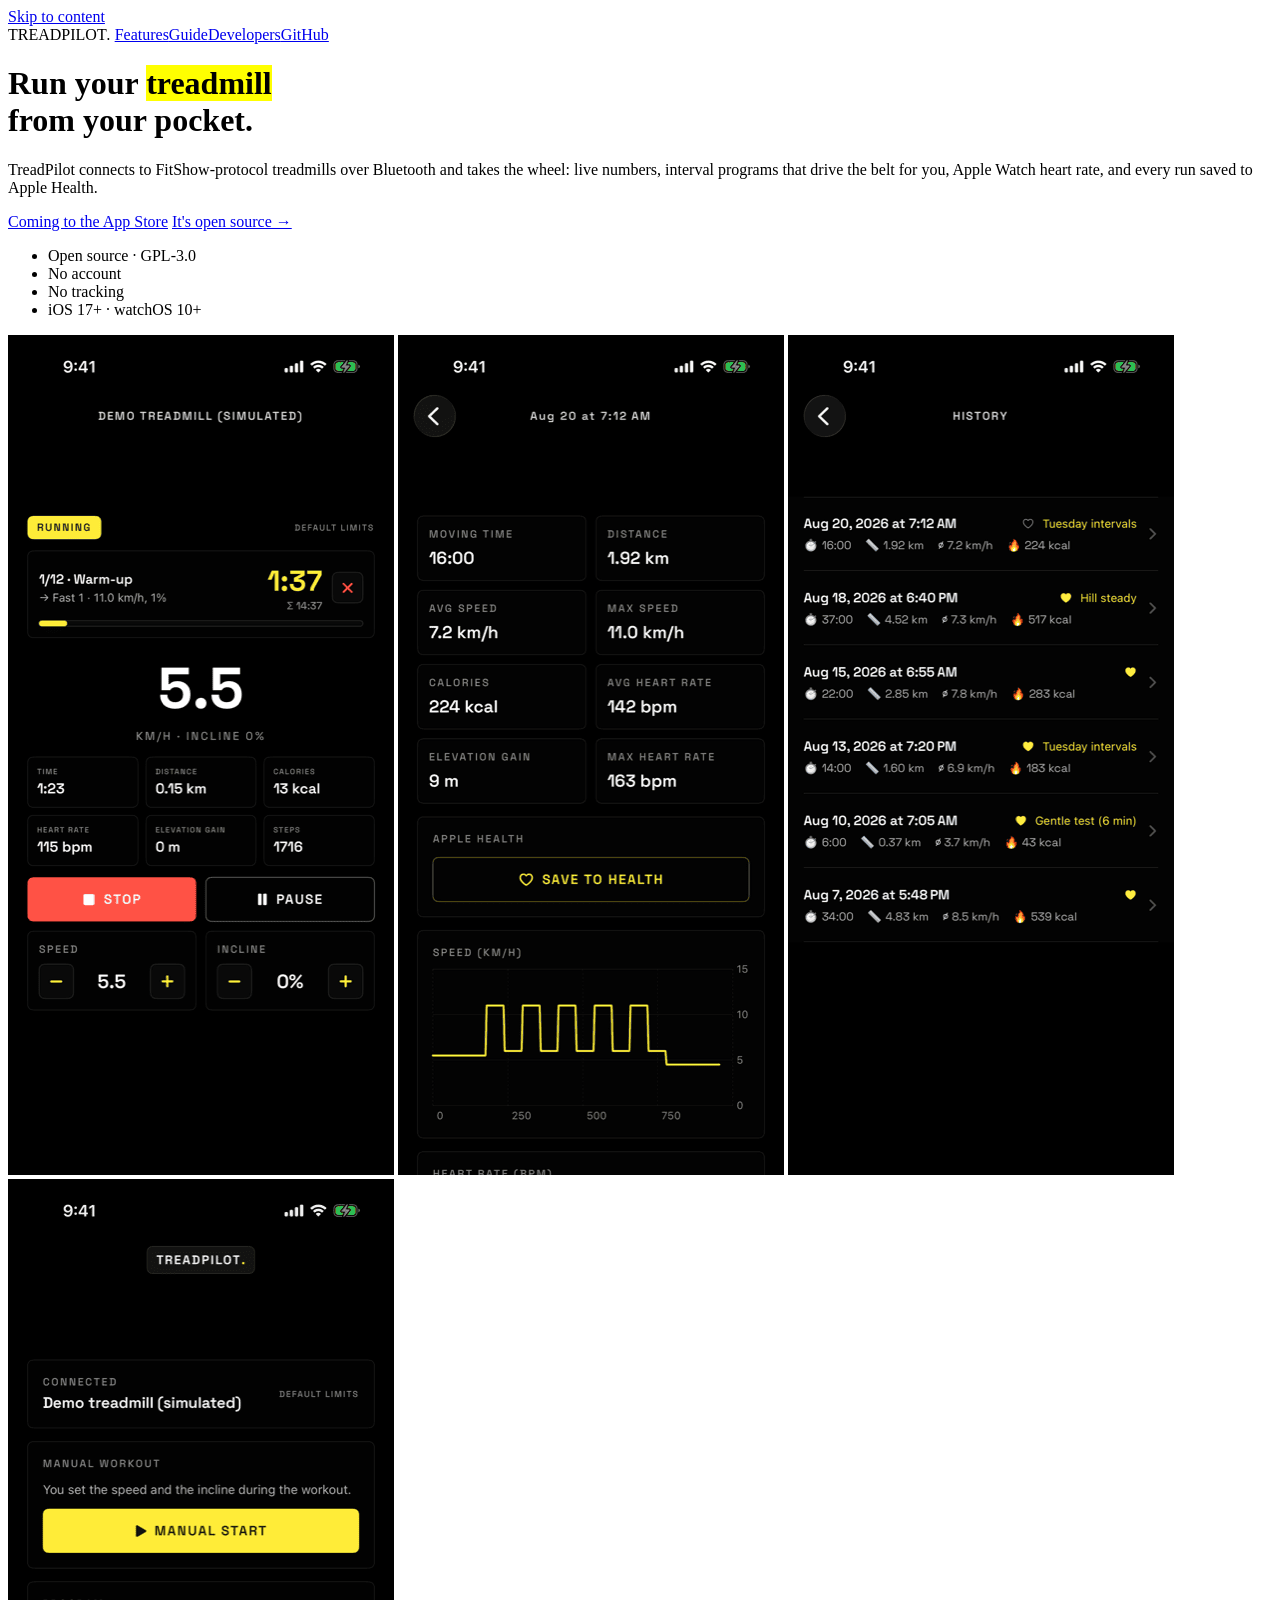
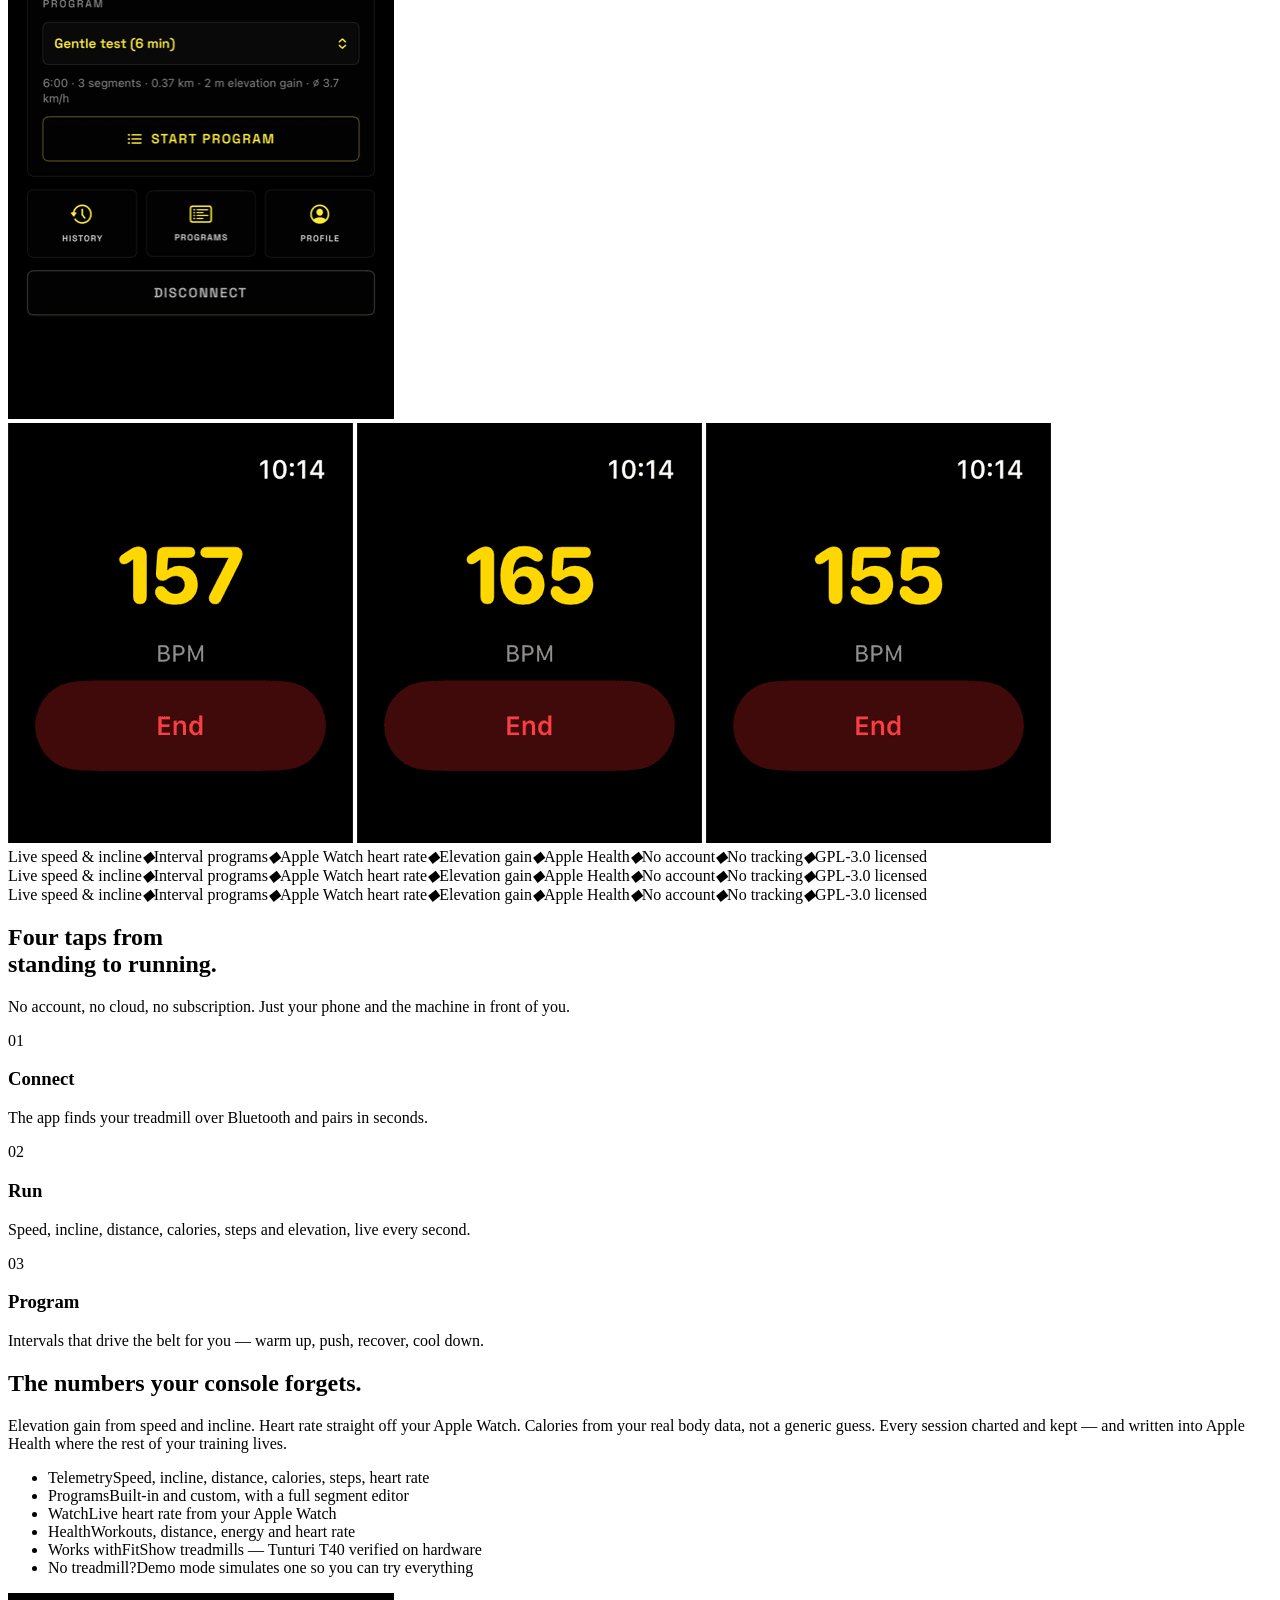
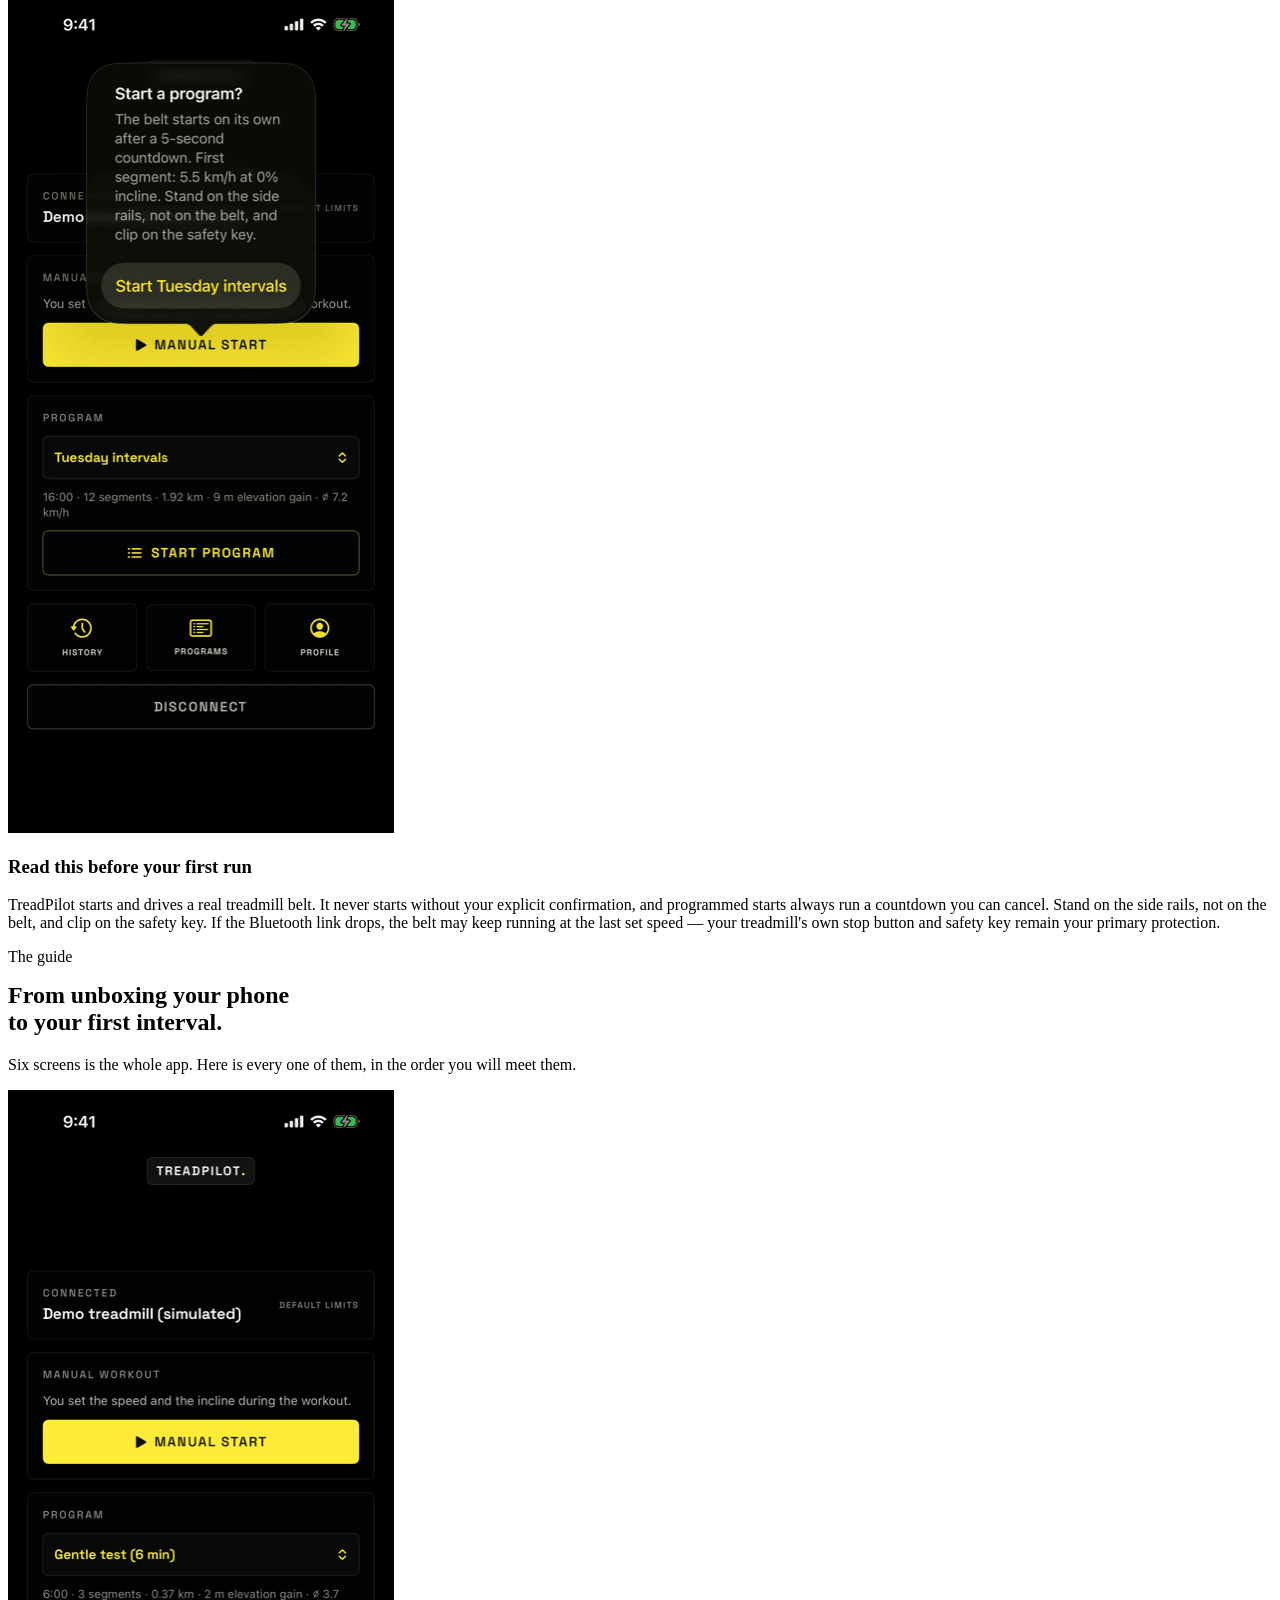
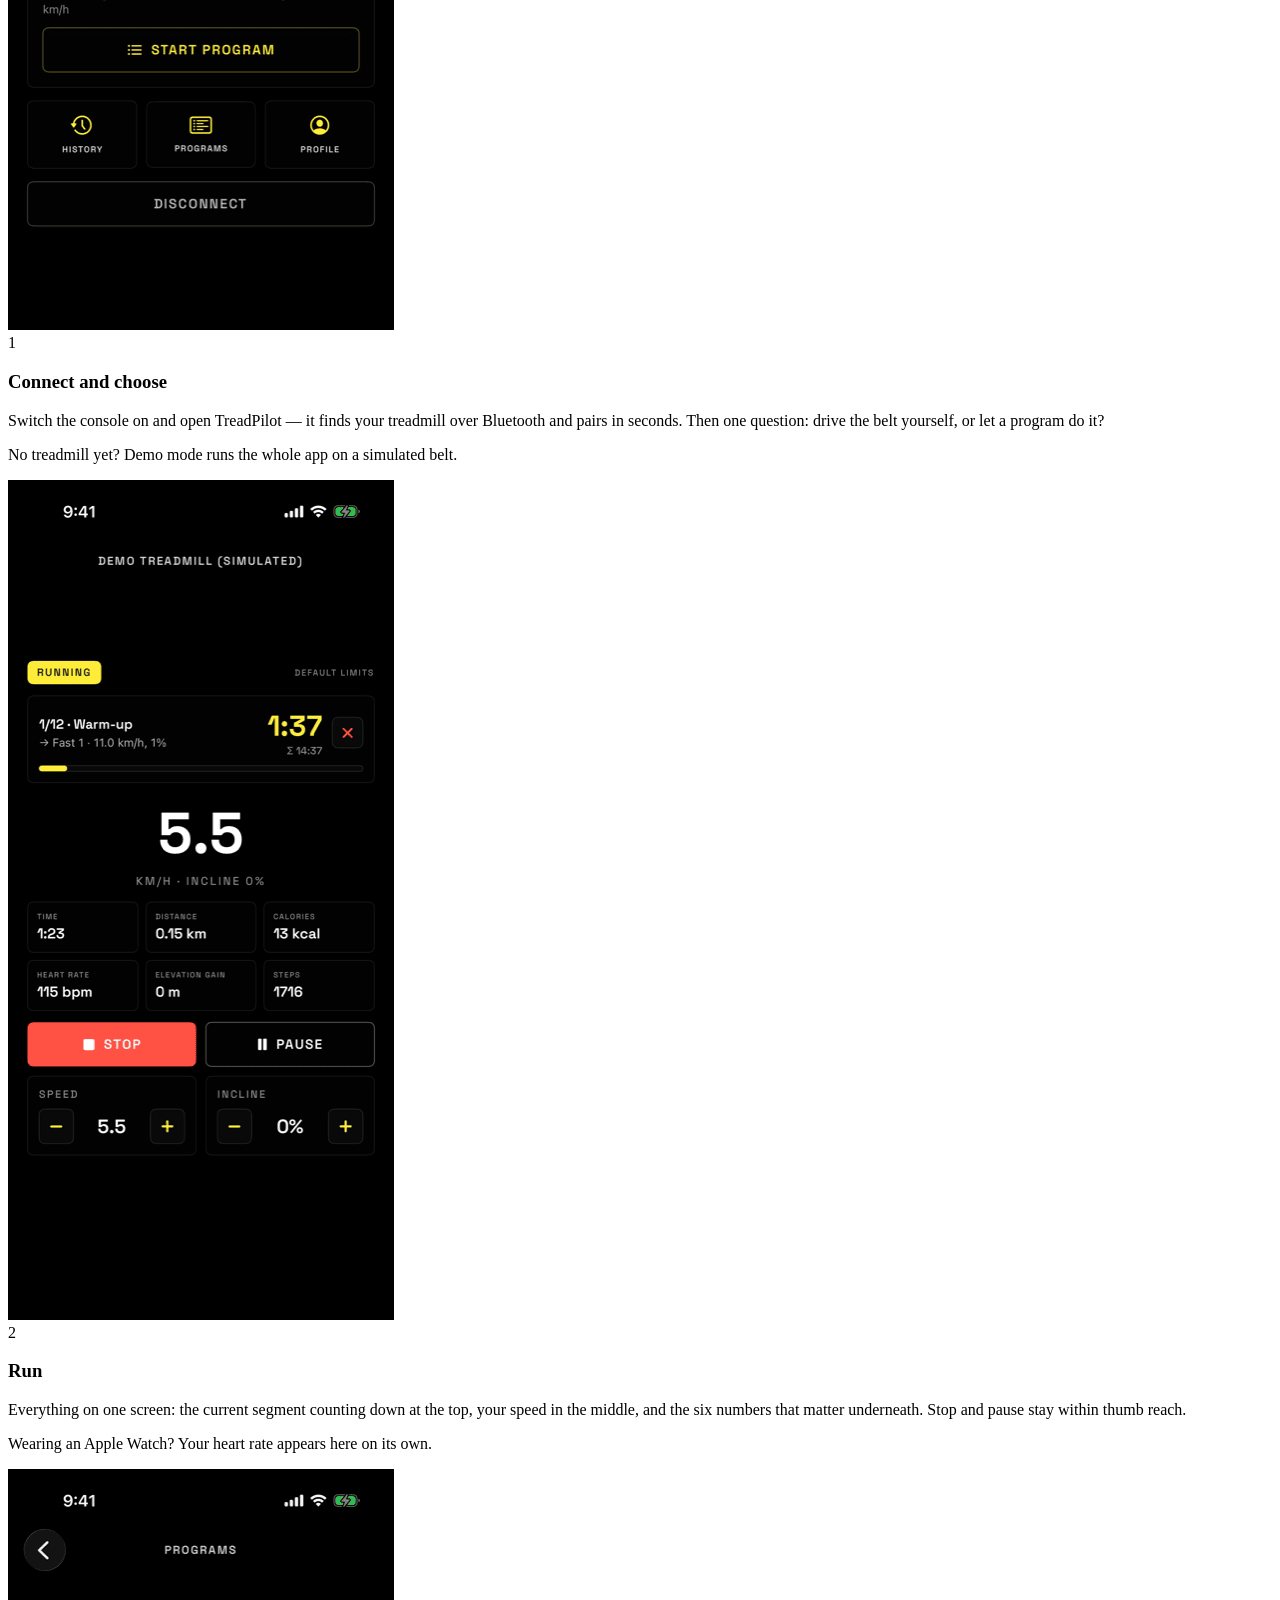
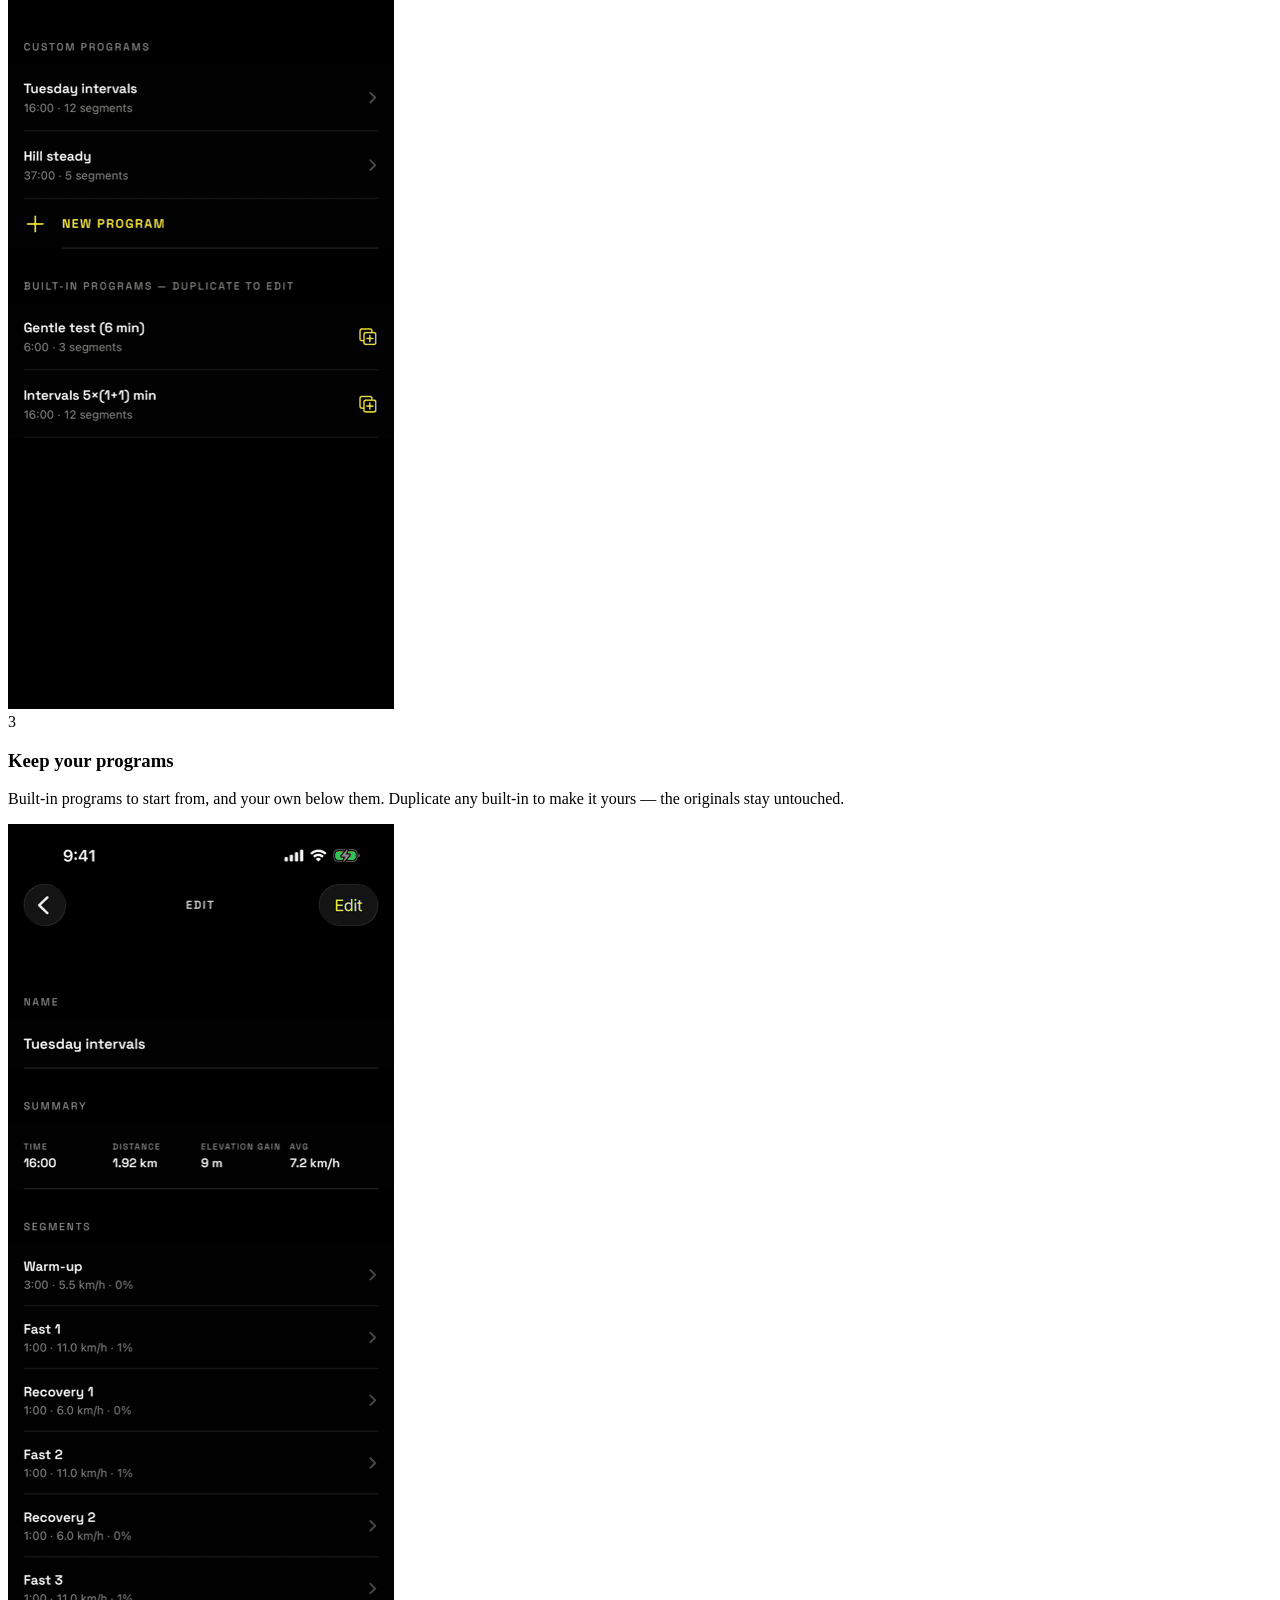
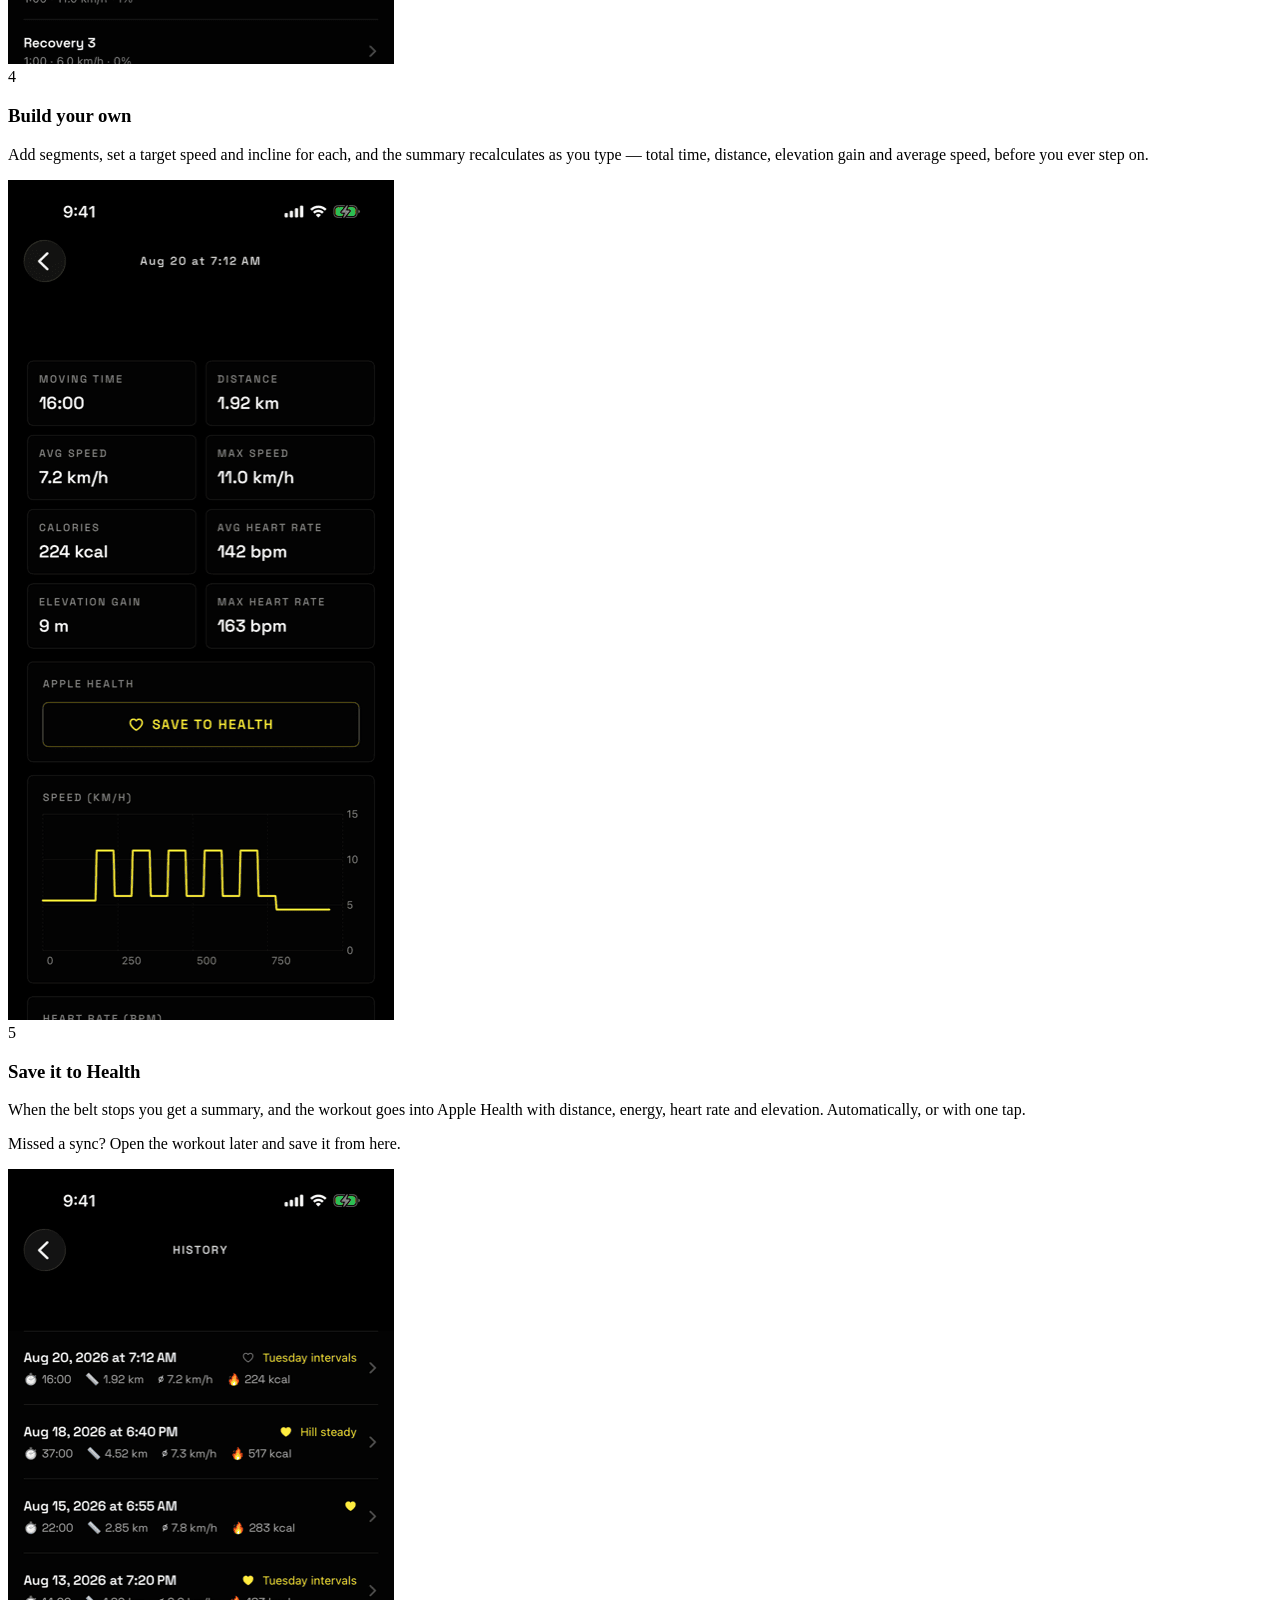
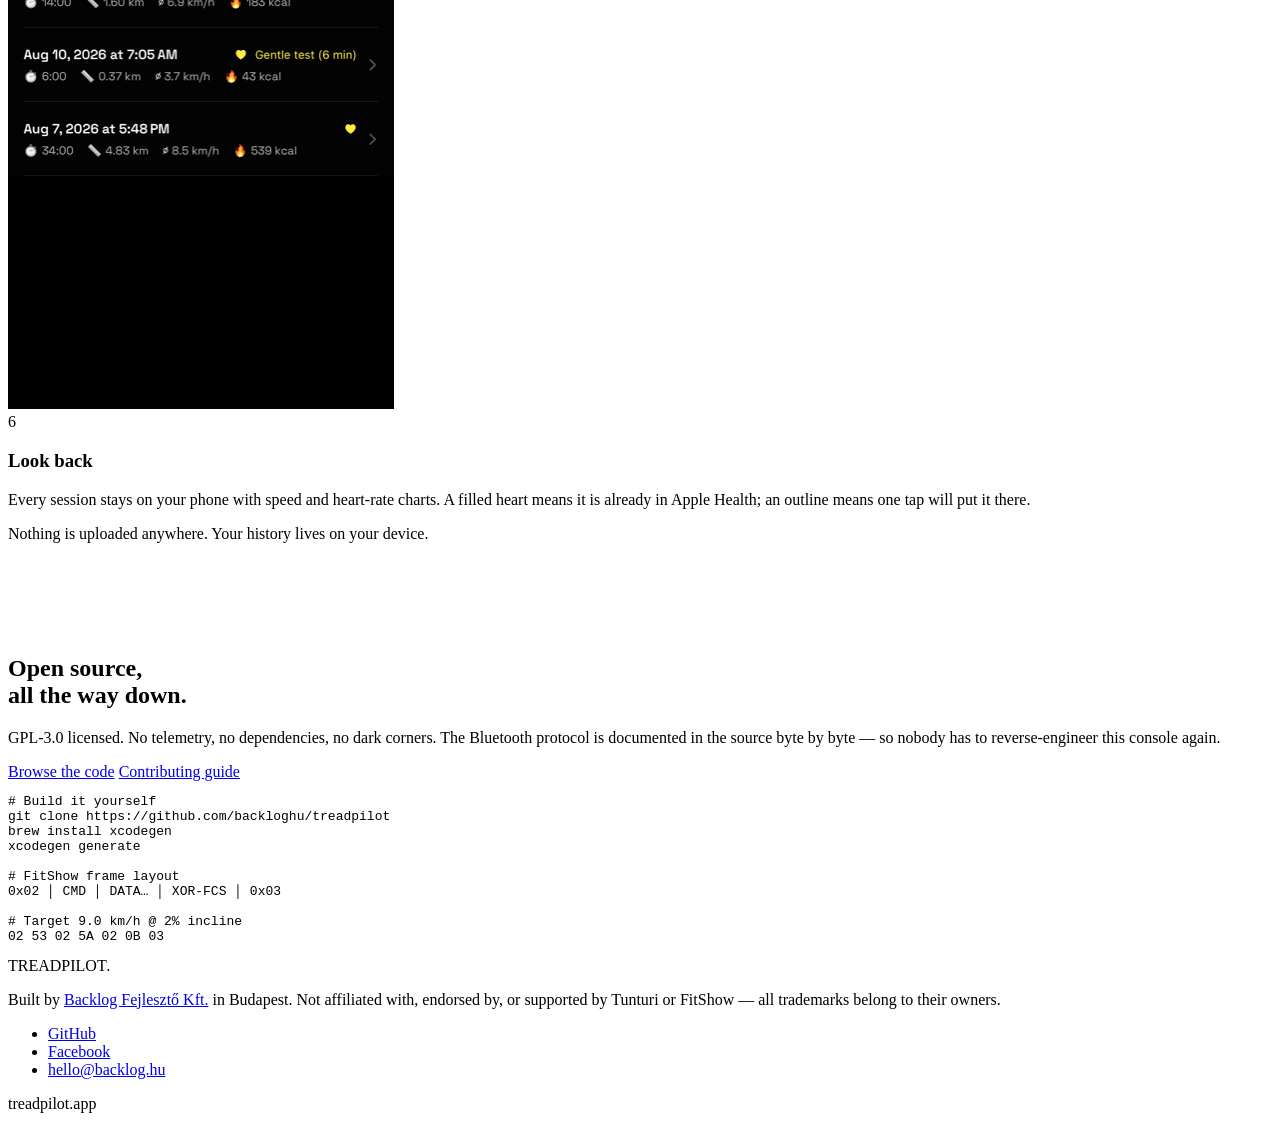
==== landing/index.html @ ee0679fd "Landing oldal, App Store publikálási kit, cégnév-javítás Landing (/landing, Vercel-re kész): - A vál" ====
<!doctype html>
<html lang="en">
<head>
<meta charset="utf-8">
<meta name="viewport" content="width=device-width, initial-scale=1">
<title>TreadPilot — Control your treadmill from your iPhone</title>
<meta name="description" content="Control your FitShow treadmill from your iPhone: live speed and incline, interval programs, Apple Watch heart rate and Apple Health sync. Free and open source.">
<link rel="canonical" href="https://treadpilot.app/">
<meta name="color-scheme" content="light">
<meta name="theme-color" content="#FAFAF7">
<meta name="author" content="Backlog Fejlesztő Kft.">

<!-- Open Graph -->
<meta property="og:type" content="website">
<meta property="og:site_name" content="TreadPilot">
<meta property="og:url" content="https://treadpilot.app/">
<meta property="og:title" content="TreadPilot — Control your treadmill from your iPhone">
<meta property="og:description" content="Control your FitShow treadmill from your iPhone: live speed and incline, interval programs, Apple Watch heart rate and Apple Health sync. Free and open source.">
<meta property="og:image" content="https://treadpilot.app/og.png">
<meta property="og:image:type" content="image/png">
<meta property="og:image:width" content="1200">
<meta property="og:image:height" content="630">
<meta property="og:image:alt" content="TreadPilot running an interval program on an iPhone, with live heart rate on an Apple Watch.">
<meta property="og:locale" content="en_GB">

<!-- Twitter / X -->
<meta name="twitter:card" content="summary_large_image">
<meta name="twitter:title" content="TreadPilot — Control your treadmill from your iPhone">
<meta name="twitter:description" content="Control your FitShow treadmill from your iPhone: live speed and incline, interval programs, Apple Watch heart rate and Apple Health sync. Free and open source.">
<meta name="twitter:image" content="https://treadpilot.app/og.png">
<meta name="twitter:image:alt" content="TreadPilot running an interval program on an iPhone, with live heart rate on an Apple Watch.">

<link rel="icon" href="/favicon.svg" type="image/svg+xml">
<link rel="apple-touch-icon" href="/apple-touch-icon.png">

<link rel="preconnect" href="https://fonts.googleapis.com">
<link rel="preconnect" href="https://fonts.gstatic.com" crossorigin>
<link rel="stylesheet" href="https://fonts.googleapis.com/css2?family=Bricolage+Grotesque:opsz,wght@12..96,400;12..96,600;12..96,800&family=Public+Sans:wght@400;500;600&family=Space+Grotesk:wght@700&family=IBM+Plex+Mono:wght@400;500&display=swap">
<link rel="stylesheet" href="/styles.css">

<script type="application/ld+json">
{
  "@context": "https://schema.org",
  "@graph": [
    {
      "@type": "SoftwareApplication",
      "name": "TreadPilot",
      "url": "https://treadpilot.app/",
      "applicationCategory": "HealthApplication",
      "operatingSystem": "iOS 17, watchOS 10",
      "description": "Control your FitShow treadmill from your iPhone: live speed and incline, interval programs, Apple Watch heart rate and Apple Health sync. Free and open source.",
      "license": "https://www.gnu.org/licenses/gpl-3.0.html",
      "isAccessibleForFree": true,
      "offers": { "@type": "Offer", "price": "0", "priceCurrency": "EUR" },
      "author": { "@type": "Organization", "name": "Backlog Fejlesztő Kft.", "url": "https://backlog.hu" },
      "codeRepository": "https://github.com/backloghu/treadpilot",
      "sameAs": [
        "https://github.com/backloghu/treadpilot",
        "https://www.facebook.com/treadpilot"
      ],
      "featureList": [
        "Live speed, incline, distance, calories, steps and elevation gain over Bluetooth",
        "Interval workout programs that drive the treadmill belt",
        "Live heart rate from Apple Watch",
        "Workouts saved to Apple Health",
        "On-device workout history with charts",
        "Demo mode without a treadmill"
      ]
    },
    {
      "@type": "Organization",
      "name": "Backlog Fejlesztő Kft.",
      "url": "https://backlog.hu",
      "sameAs": ["https://www.facebook.com/treadpilot"],
      "location": { "@type": "Place", "address": { "@type": "PostalAddress", "addressLocality": "Budapest", "addressCountry": "HU" } }
    }
  ]
}
</script>
</head>
<body>
<a class="visually-hidden" href="#features">Skip to content</a>
<div class="wrap">
  <nav class="nav">
    <span class="mark">TREADPILOT<i>.</i></span>
    <a href="#features">Features</a><a href="#guide">Guide</a><a href="#developers">Developers</a><a class="pill" href="https://github.com/backloghu/treadpilot">GitHub</a>
  </nav>

  <header class="hero">
    <h1>Run your <mark>treadmill</mark><br>from your pocket.</h1>
    <div class="herotext">
        <p class="lede">
          TreadPilot connects to FitShow-protocol treadmills over Bluetooth and takes the wheel:
          live numbers, interval programs that drive the belt for you, Apple Watch heart rate,
          and every run saved to Apple Health.
        </p>
        <div class="cta">
          <a class="btn solid" href="#developers">Coming to the App&nbsp;Store</a>
          <a class="btn ghost" href="https://github.com/backloghu/treadpilot">It&#39;s open source →</a>
        </div>
        <ul class="trust">
          <li>Open source · GPL-3.0</li>
          <li>No account</li>
          <li>No tracking</li>
          <li>iOS 17+ · watchOS 10+</li>
        </ul>
    </div>
      <div class="stage">
        <div class="dev dev-phone">
          <div class="screen seq-4">
            <img src="img/03-workout.png" alt="TreadPilot running an interval program">
            <img src="img/07-detail.png" alt="Workout detail with speed and heart-rate charts">
            <img src="img/06-history.png" alt="Workout history">
            <img src="img/02-home.png" alt="Home screen with manual and program start">
          </div>
        </div>
        <div class="dev dev-watch">
          <div class="screen seq-3">
            <img src="img/watch-1.png" alt="Apple Watch showing live heart rate">
            <img src="img/watch-2.png" alt="Apple Watch showing live heart rate">
            <img src="img/watch-3.png" alt="Apple Watch showing live heart rate">
          </div>
        </div>
      </div>
  </header>
 </div>

 <div class="marquee" aria-hidden="true">
   <div class="marquee-track">
     <div class="marquee-set"><span>Live speed &amp; incline</span><i>◆</i><span>Interval programs</span><i>◆</i><span>Apple Watch heart rate</span><i>◆</i><span>Elevation gain</span><i>◆</i><span>Apple Health</span><i>◆</i><span>No account</span><i>◆</i><span>No tracking</span><i>◆</i><span>GPL-3.0 licensed</span></div>
     <div class="marquee-set"><span>Live speed &amp; incline</span><i>◆</i><span>Interval programs</span><i>◆</i><span>Apple Watch heart rate</span><i>◆</i><span>Elevation gain</span><i>◆</i><span>Apple Health</span><i>◆</i><span>No account</span><i>◆</i><span>No tracking</span><i>◆</i><span>GPL-3.0 licensed</span></div>
     <div class="marquee-set"><span>Live speed &amp; incline</span><i>◆</i><span>Interval programs</span><i>◆</i><span>Apple Watch heart rate</span><i>◆</i><span>Elevation gain</span><i>◆</i><span>Apple Health</span><i>◆</i><span>No account</span><i>◆</i><span>No tracking</span><i>◆</i><span>GPL-3.0 licensed</span></div>
   </div>
 </div>

 <div class="wrap">
  <section class="sec" id="features">
    <h2>Four taps from<br>standing to running.</h2>
    <p class="sub">No account, no cloud, no subscription. Just your phone and the machine in front of you.</p>
    <div class="cards">
      <div class="card"><div class="n">01</div><h3>Connect</h3><p>The app finds your treadmill over Bluetooth and pairs in seconds.</p></div>
      <div class="card fill"><div class="n">02</div><h3>Run</h3><p>Speed, incline, distance, calories, steps and elevation, live every second.</p></div>
      <div class="card"><div class="n">03</div><h3>Program</h3><p>Intervals that drive the belt for you — warm up, push, recover, cool down.</p></div>
    </div>
  </section>

  <section class="sec" style="padding-top:0">
    <div class="split">
      <div>
        <h2>The numbers your console forgets.</h2>
        <p class="sub">
          Elevation gain from speed and incline. Heart rate straight off your Apple Watch.
          Calories from your real body data, not a generic guess. Every session charted and
          kept — and written into Apple Health where the rest of your training lives.
        </p>
      </div>
      <ul class="kv">
        <li><span class="k">Telemetry</span><span class="v">Speed, incline, distance, calories, steps, heart rate</span></li>
        <li><span class="k">Programs</span><span class="v">Built-in and custom, with a full segment editor</span></li>
        <li><span class="k">Watch</span><span class="v">Live heart rate from your Apple Watch</span></li>
        <li><span class="k">Health</span><span class="v">Workouts, distance, energy and heart rate</span></li>
        <li><span class="k">Works with</span><span class="v">FitShow treadmills — Tunturi T40 verified on hardware</span></li>
        <li><span class="k">No treadmill?</span><span class="v">Demo mode simulates one so you can try everything</span></li>
      </ul>
    </div>

    <div class="safetyrow">
      <div class="dev dev-phone still"><div class="screen"><img loading="lazy" decoding="async" src="img/10-safety-confirm.png" alt="Start confirmation showing the safety instruction"></div></div>
      <div class="warn">
      <h3>Read this before your first run</h3>
      <p>
        TreadPilot starts and drives a real treadmill belt. It never starts without your explicit
        confirmation, and programmed starts always run a countdown you can cancel. Stand on the side
        rails, not on the belt, and clip on the safety key. If the Bluetooth link drops, the belt may
        keep running at the last set speed — your treadmill's own stop button and safety key remain
        your primary protection.
      </p>
      </div>
    </div>
  </section>

 </div>

 <!-- KÉZIKÖNYV — valódi képernyőképek az appból -->
 <section class="guide" id="guide">
  <div class="wrap">
    <span class="eyebrow">The guide</span>
    <h2 style="margin-top:16px">From unboxing your phone<br>to your first interval.</h2>
    <p class="sub">Six screens is the whole app. Here is every one of them, in the order you will meet them.</p>
    <div class="steps6">
      <div class="gstep">
        <div class="gshot">
          <div class="dev dev-phone still"><div class="screen"><img loading="lazy" decoding="async" src="img/02-home.png" alt="Connect and choose"></div></div>
        </div>
        <div class="gnum">1</div>
        <h3>Connect and choose</h3>
        <p>Switch the console on and open TreadPilot — it finds your treadmill over Bluetooth and pairs in seconds. Then one question: drive the belt yourself, or let a program do it?</p>
        <p class="tip">No treadmill yet? Demo mode runs the whole app on a simulated belt.</p>
      </div>
      <div class="gstep">
        <div class="gshot">
          <div class="dev dev-phone still"><div class="screen"><img loading="lazy" decoding="async" src="img/03-workout.png" alt="Run"></div></div>
        </div>
        <div class="gnum">2</div>
        <h3>Run</h3>
        <p>Everything on one screen: the current segment counting down at the top, your speed in the middle, and the six numbers that matter underneath. Stop and pause stay within thumb reach.</p>
        <p class="tip">Wearing an Apple Watch? Your heart rate appears here on its own.</p>
      </div>
      <div class="gstep">
        <div class="gshot">
          <div class="dev dev-phone still"><div class="screen"><img loading="lazy" decoding="async" src="img/04-programs.png" alt="Keep your programs"></div></div>
        </div>
        <div class="gnum">3</div>
        <h3>Keep your programs</h3>
        <p>Built-in programs to start from, and your own below them. Duplicate any built-in to make it yours — the originals stay untouched.</p>
      </div>
      <div class="gstep">
        <div class="gshot">
          <div class="dev dev-phone still"><div class="screen"><img loading="lazy" decoding="async" src="img/05-editor.png" alt="Build your own"></div></div>
        </div>
        <div class="gnum">4</div>
        <h3>Build your own</h3>
        <p>Add segments, set a target speed and incline for each, and the summary recalculates as you type — total time, distance, elevation gain and average speed, before you ever step on.</p>
      </div>
      <div class="gstep">
        <div class="gshot">
          <div class="dev dev-phone still"><div class="screen"><img loading="lazy" decoding="async" src="img/07-detail.png" alt="Save it to Health"></div></div>
        </div>
        <div class="gnum">5</div>
        <h3>Save it to Health</h3>
        <p>When the belt stops you get a summary, and the workout goes into Apple Health with distance, energy, heart rate and elevation. Automatically, or with one tap.</p>
        <p class="tip">Missed a sync? Open the workout later and save it from here.</p>
      </div>
      <div class="gstep">
        <div class="gshot">
          <div class="dev dev-phone still"><div class="screen"><img loading="lazy" decoding="async" src="img/06-history.png" alt="Look back"></div></div>
        </div>
        <div class="gnum">6</div>
        <h3>Look back</h3>
        <p>Every session stays on your phone with speed and heart-rate charts. A filled heart means it is already in Apple Health; an outline means one tap will put it there.</p>
        <p class="tip">Nothing is uploaded anywhere. Your history lives on your device.</p>
      </div>
    </div>
  </div>
 </section>

 <div class="wrap">
  <section class="sec" id="developers" style="padding-top:76px">
    <div class="split">
      <div>
        <h2>Open source,<br>all the way down.</h2>
        <p class="sub">
          GPL-3.0 licensed. No telemetry, no dependencies, no dark corners. The Bluetooth protocol is
          documented in the source byte by byte — so nobody has to reverse-engineer this console again.
        </p>
        <div class="cta">
          <a class="btn solid" href="https://github.com/backloghu/treadpilot">Browse the code</a>
          <a class="btn ghost" href="https://github.com/backloghu/treadpilot/blob/main/CONTRIBUTING.md">Contributing guide</a>
        </div>
      </div>
      <div>
        <pre><span class="c"># Build it yourself</span>
git clone https://github.com/backloghu/treadpilot
brew install xcodegen
xcodegen generate

<span class="c"># FitShow frame layout</span>
0x02 │ CMD │ DATA… │ XOR-FCS │ 0x03

<span class="c"># Target 9.0 km/h @ 2% incline</span>
<span class="y">02 53 02 5A 02</span> 0B <span class="y">03</span></pre>
      </div>
    </div>
  </section>
 </div>

 <footer>
  <div class="wrap in">
    <div>
      <span class="mark">TREADPILOT<i>.</i></span>
      <p>
        Built by <a href="https://backlog.hu">Backlog Fejlesztő Kft.</a> in Budapest.
        Not affiliated with, endorsed by, or supported by Tunturi or FitShow — all trademarks belong to their owners.
      </p>
      <ul class="social">
        <li><a href="https://github.com/backloghu/treadpilot">GitHub</a></li>
        <li><a href="https://www.facebook.com/treadpilot" rel="me">Facebook</a></li>
        <li><a href="mailto:hello@backlog.hu">hello@backlog.hu</a></li>
      </ul>
    </div>
    <span class="right">treadpilot.app</span>
  </div>
 </footer>
</body>
</html>
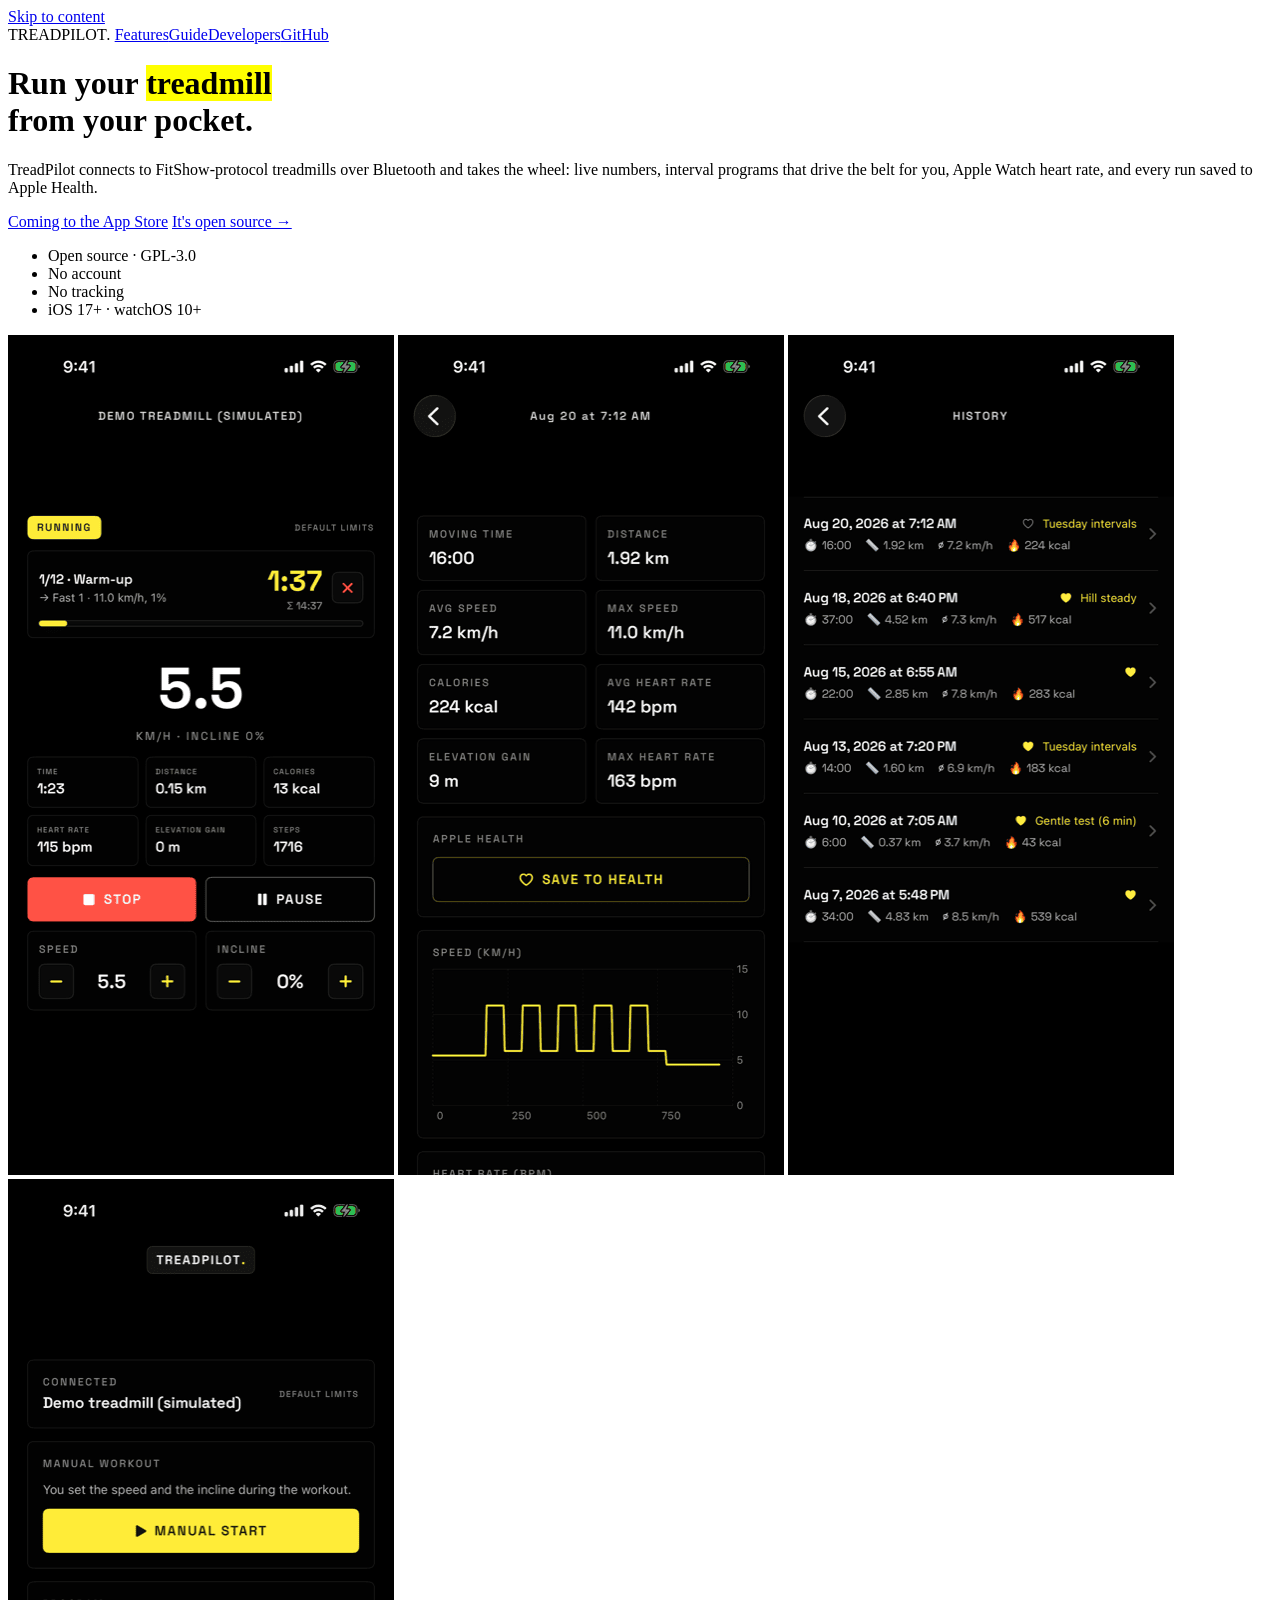
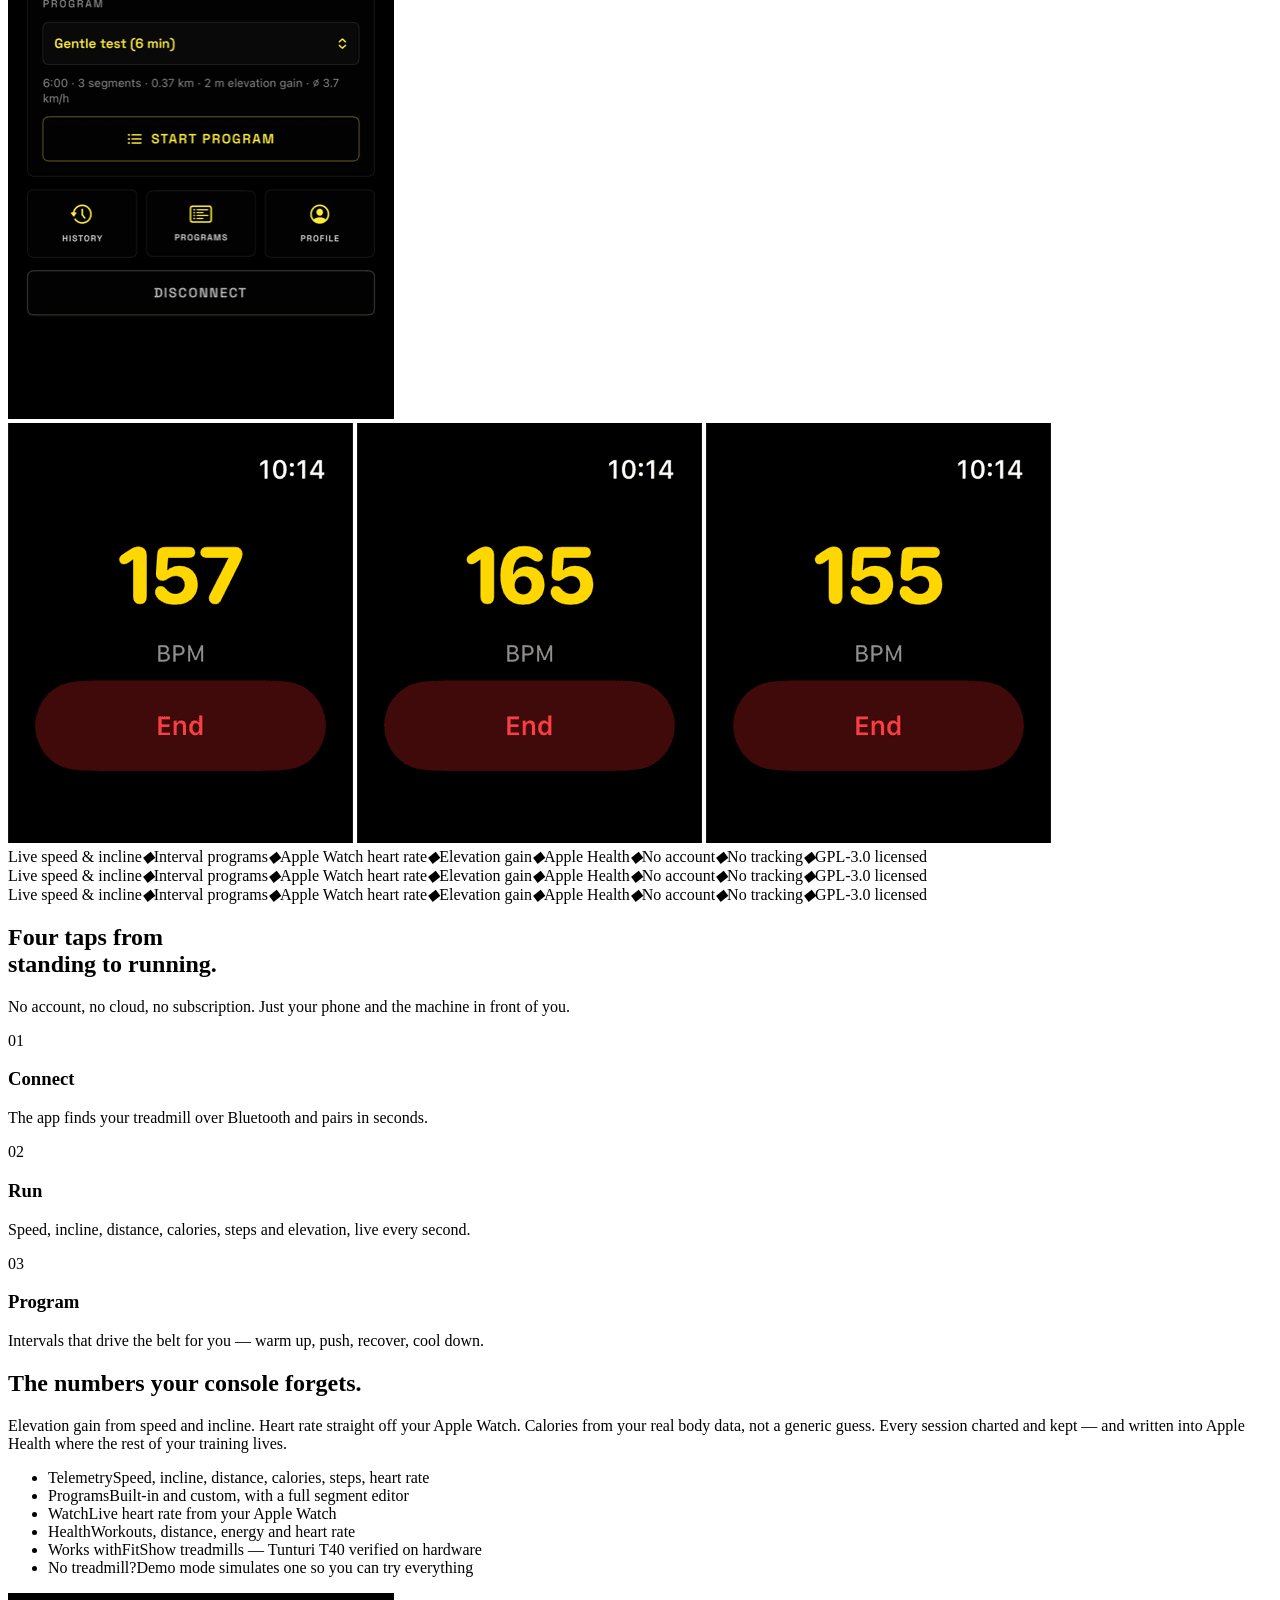
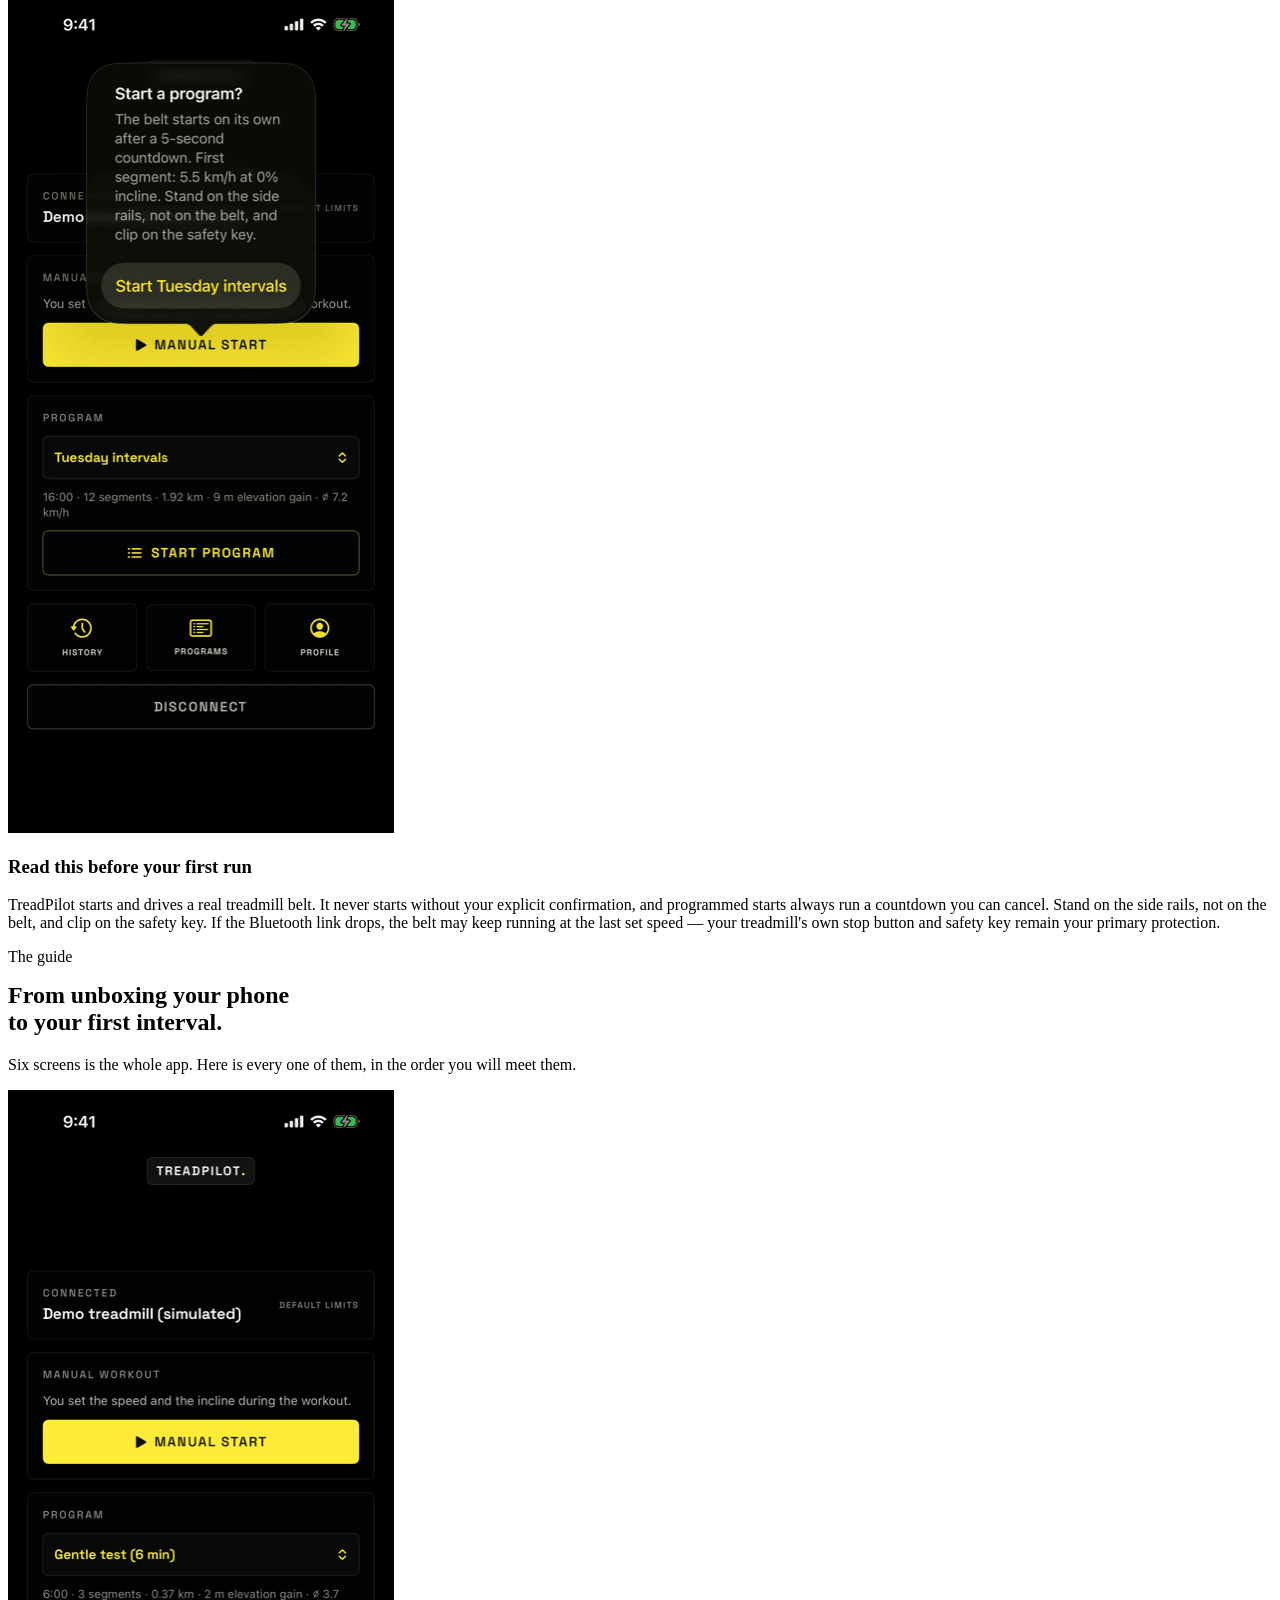
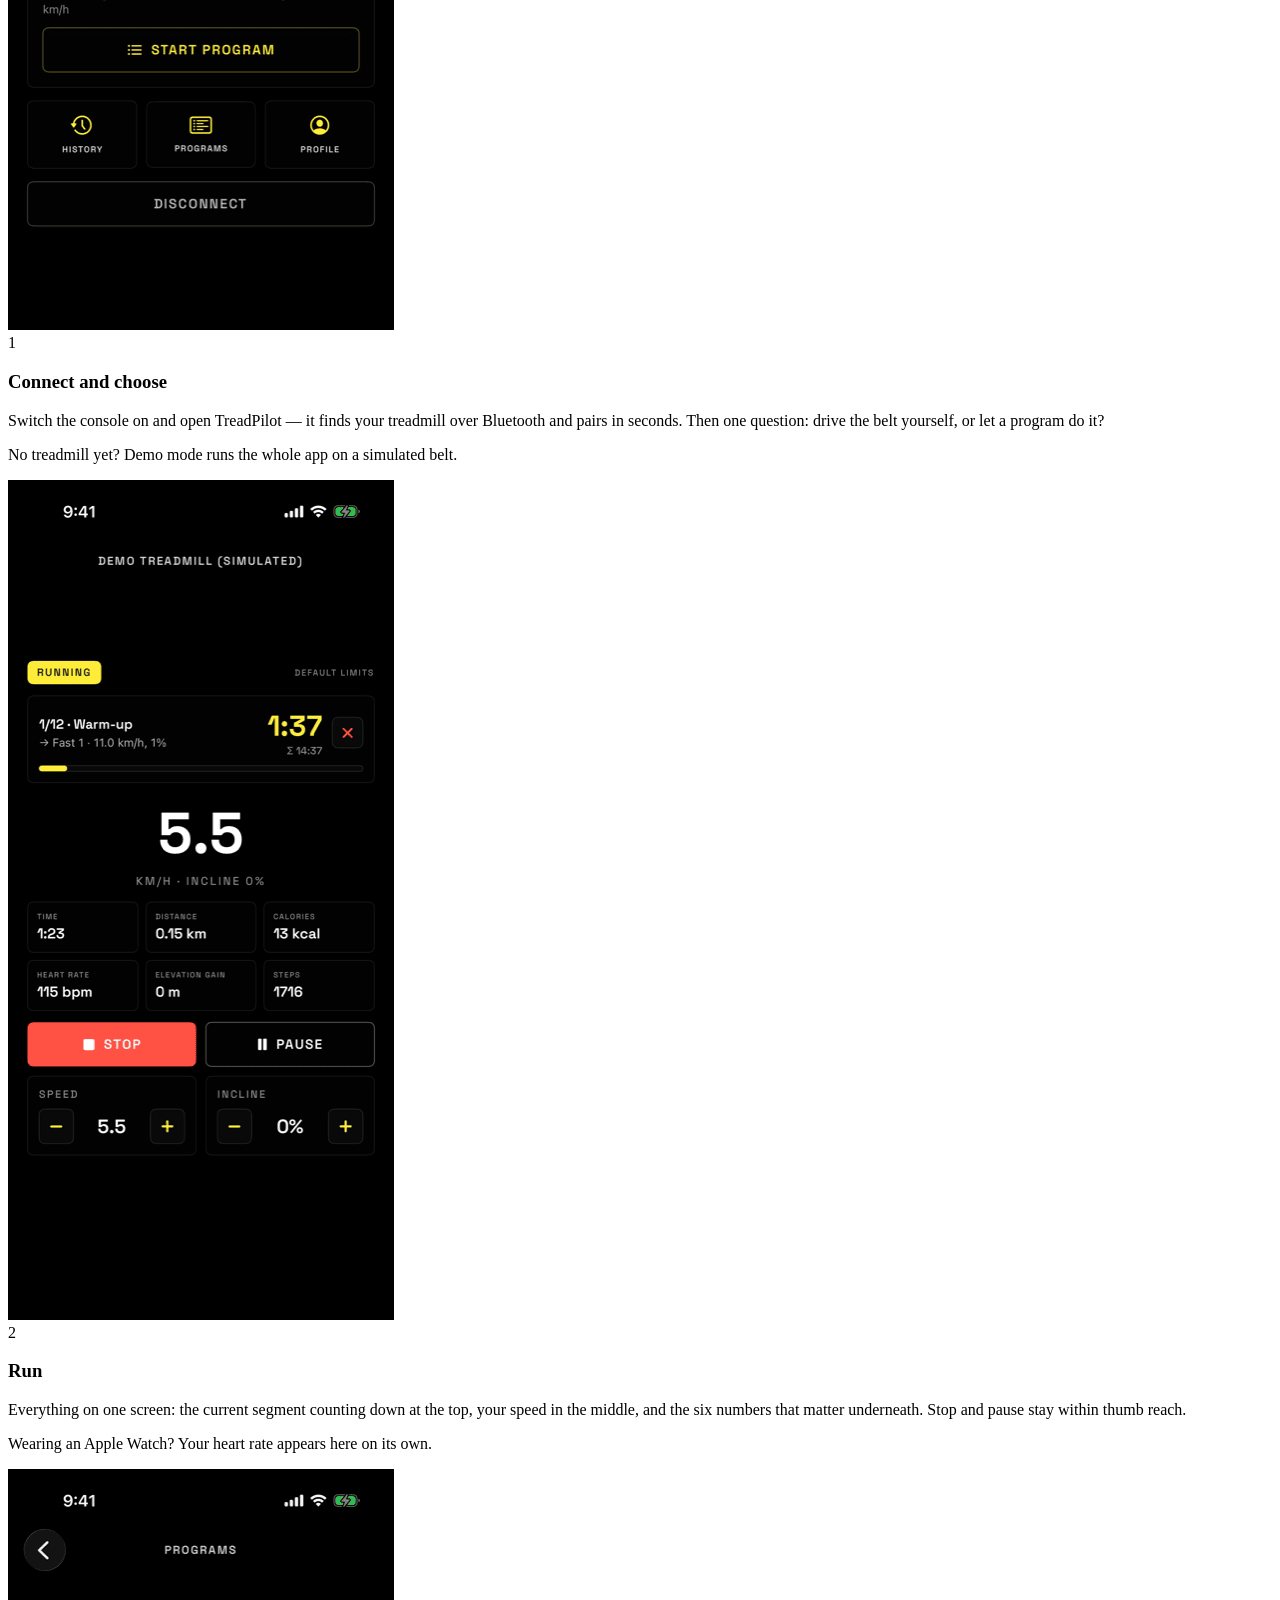
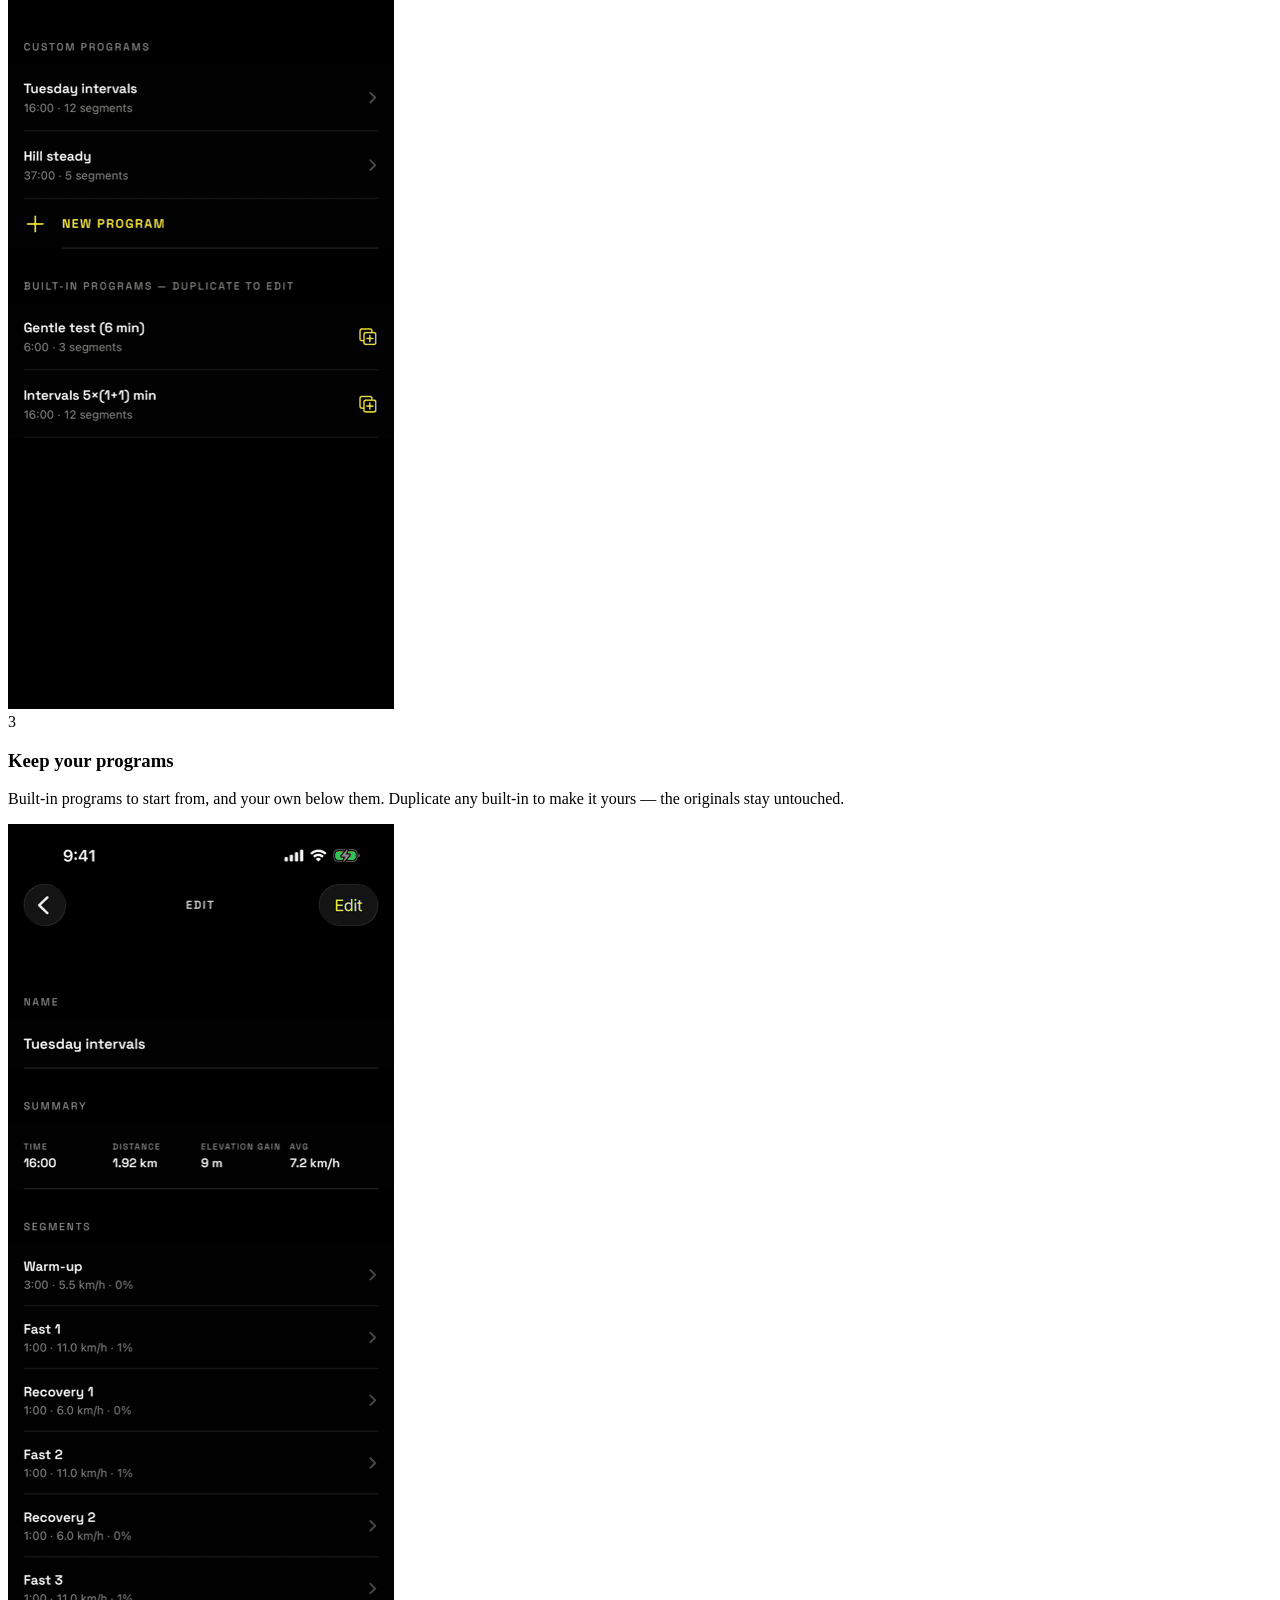
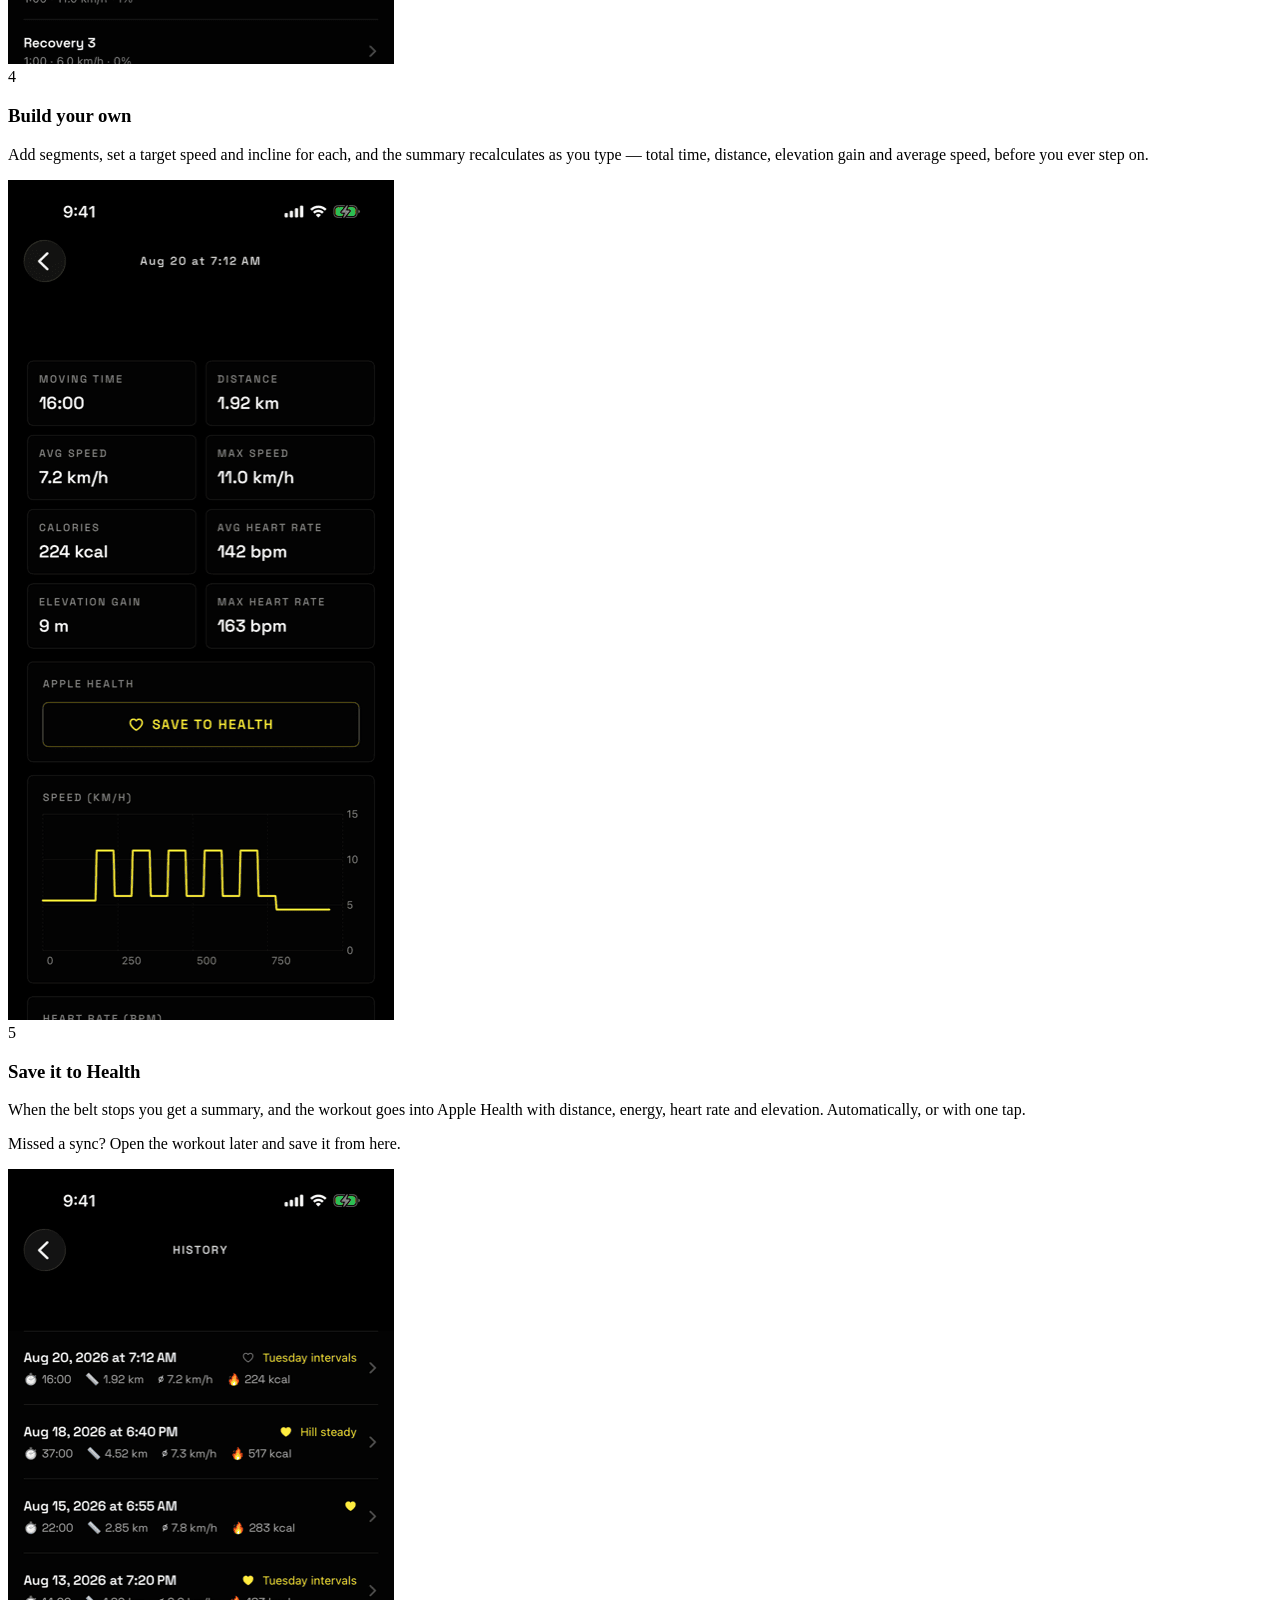
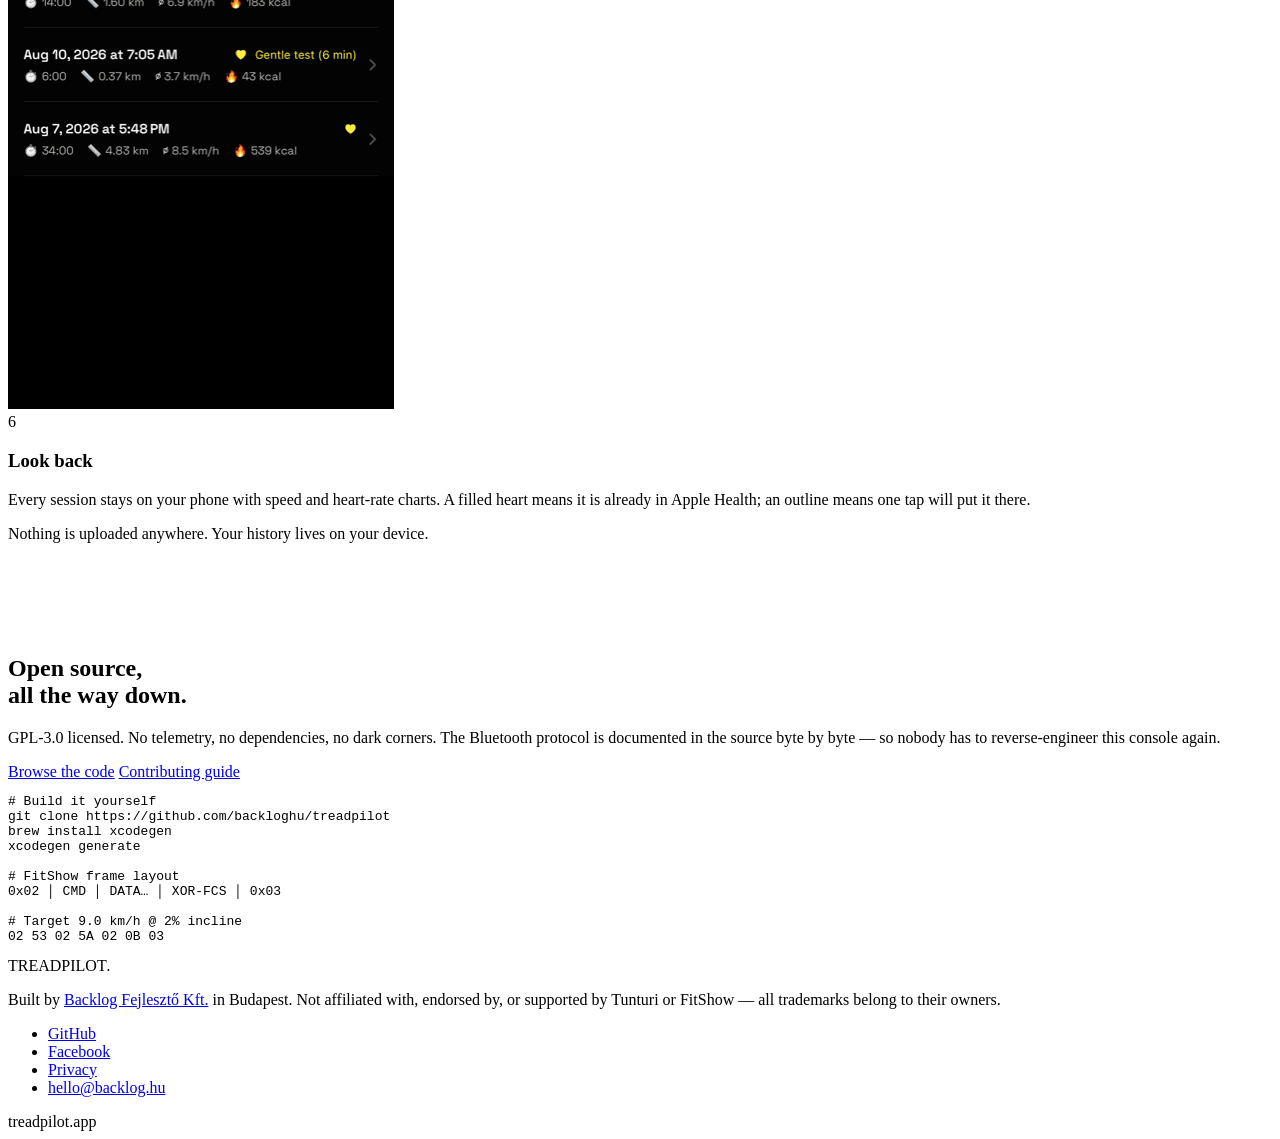
==== commit a6128810: "Adatvédelmi szabályzat a landingen Külön oldal: /privacy (a cleanUrls miatt kiterjesztés nélkül is e" ====
--- a/landing/index.html
+++ b/landing/index.html
@@ -285,6 +285,7 @@
       <ul class="social">
         <li><a href="https://github.com/backloghu/treadpilot">GitHub</a></li>
         <li><a href="https://www.facebook.com/treadpilot" rel="me">Facebook</a></li>
+        <li><a href="/privacy">Privacy</a></li>
         <li><a href="mailto:hello@backlog.hu">hello@backlog.hu</a></li>
       </ul>
     </div>
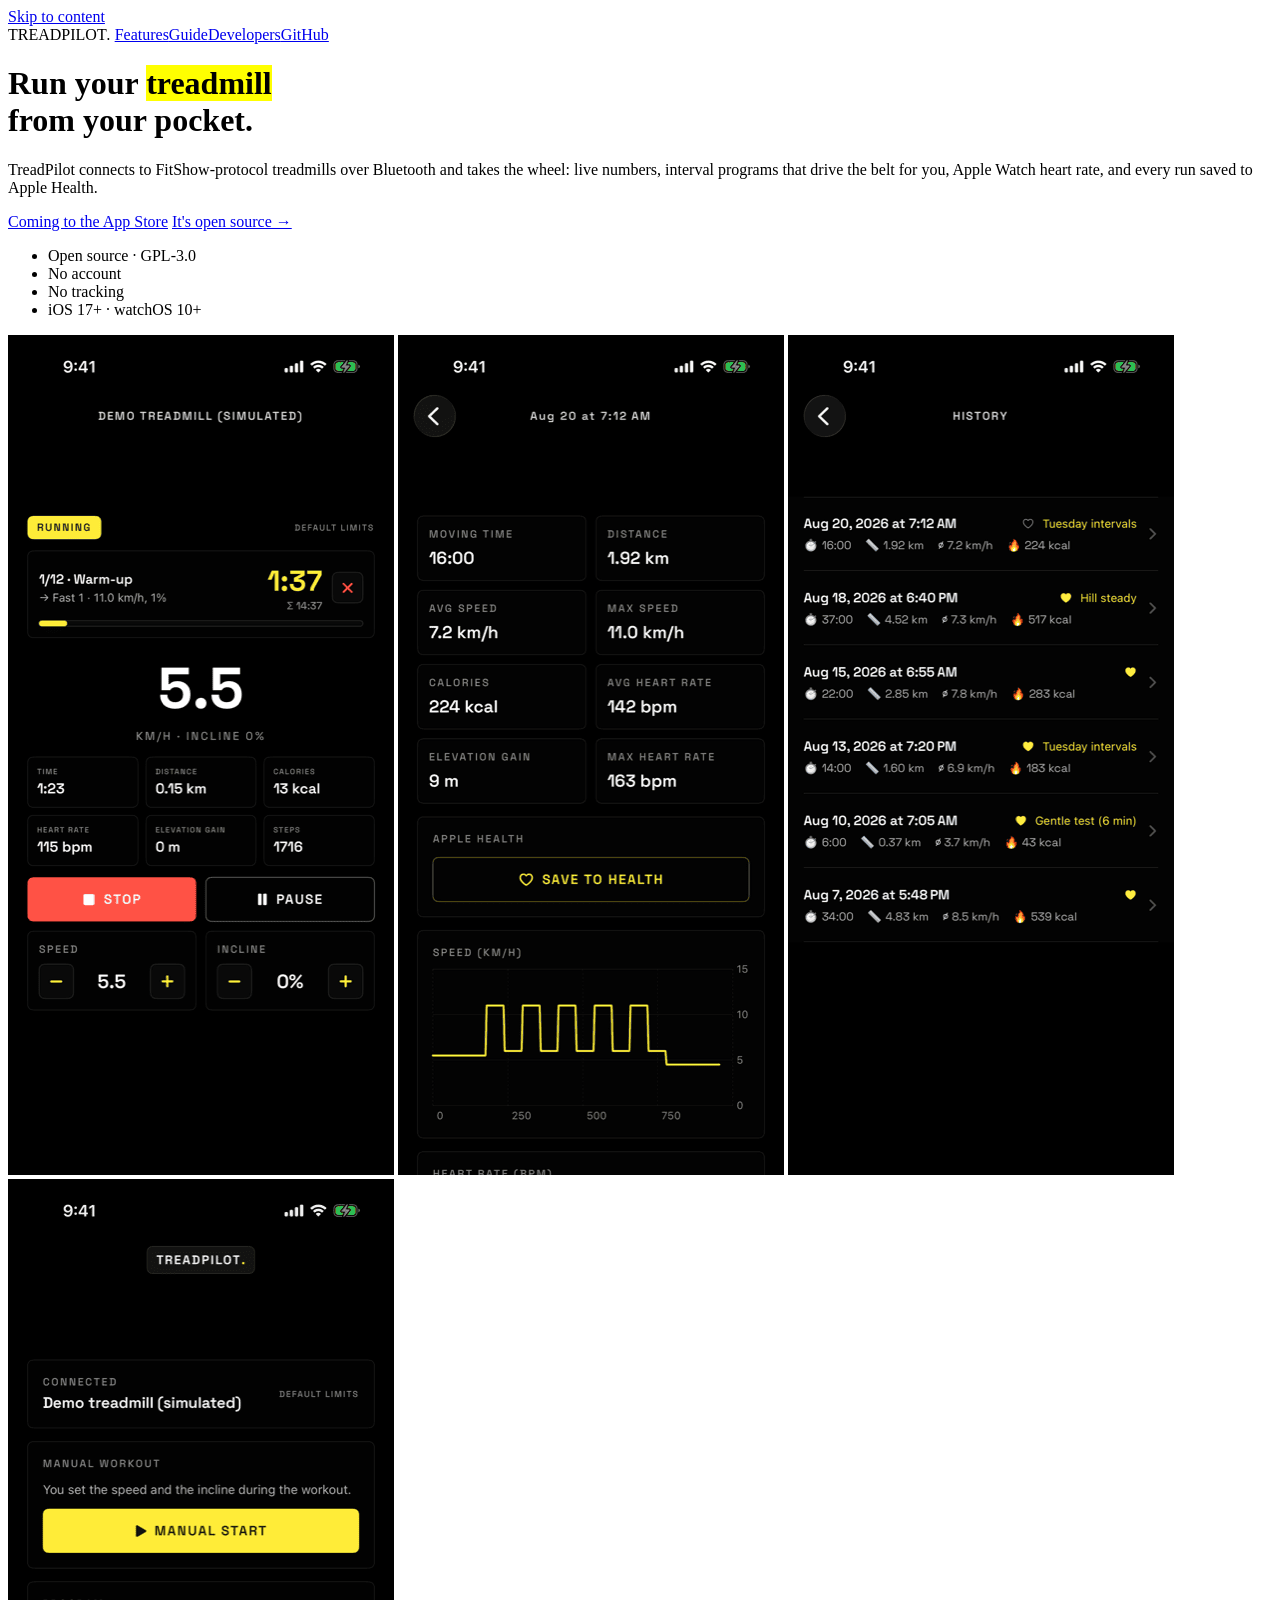
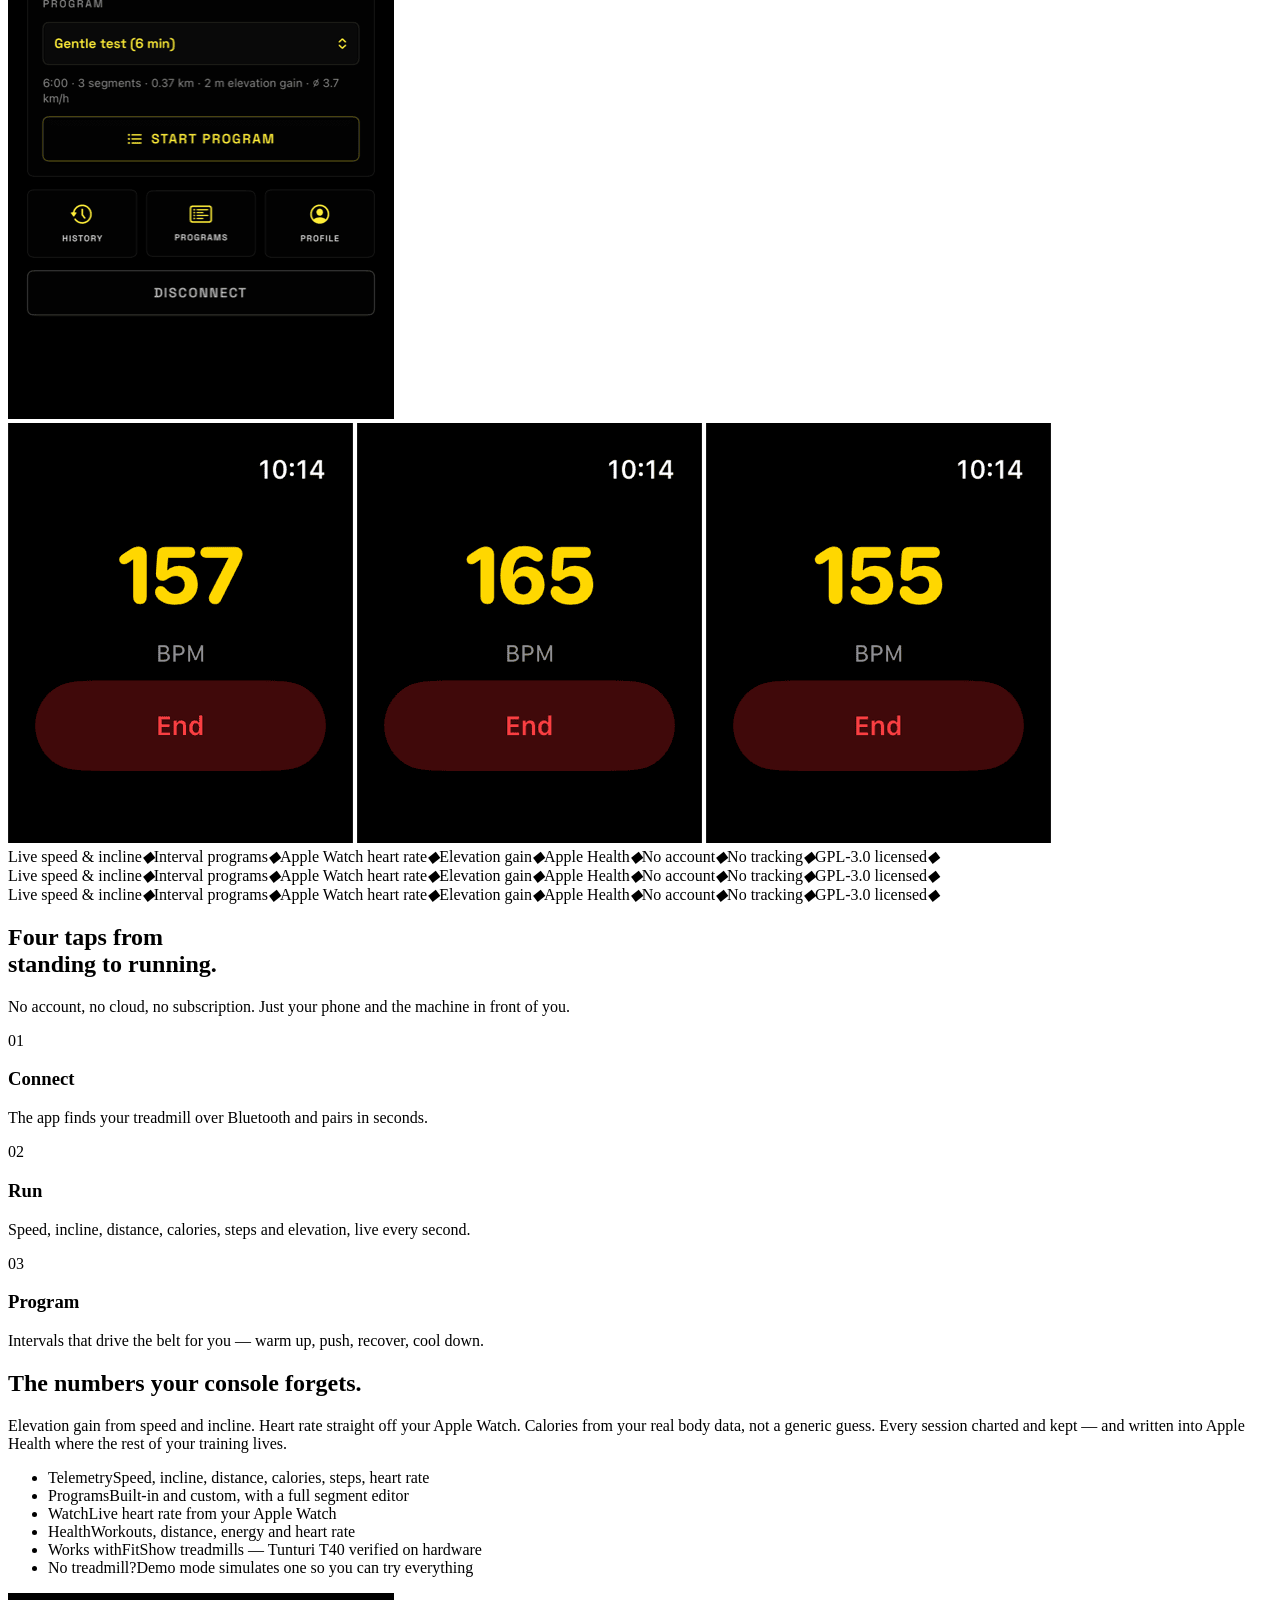
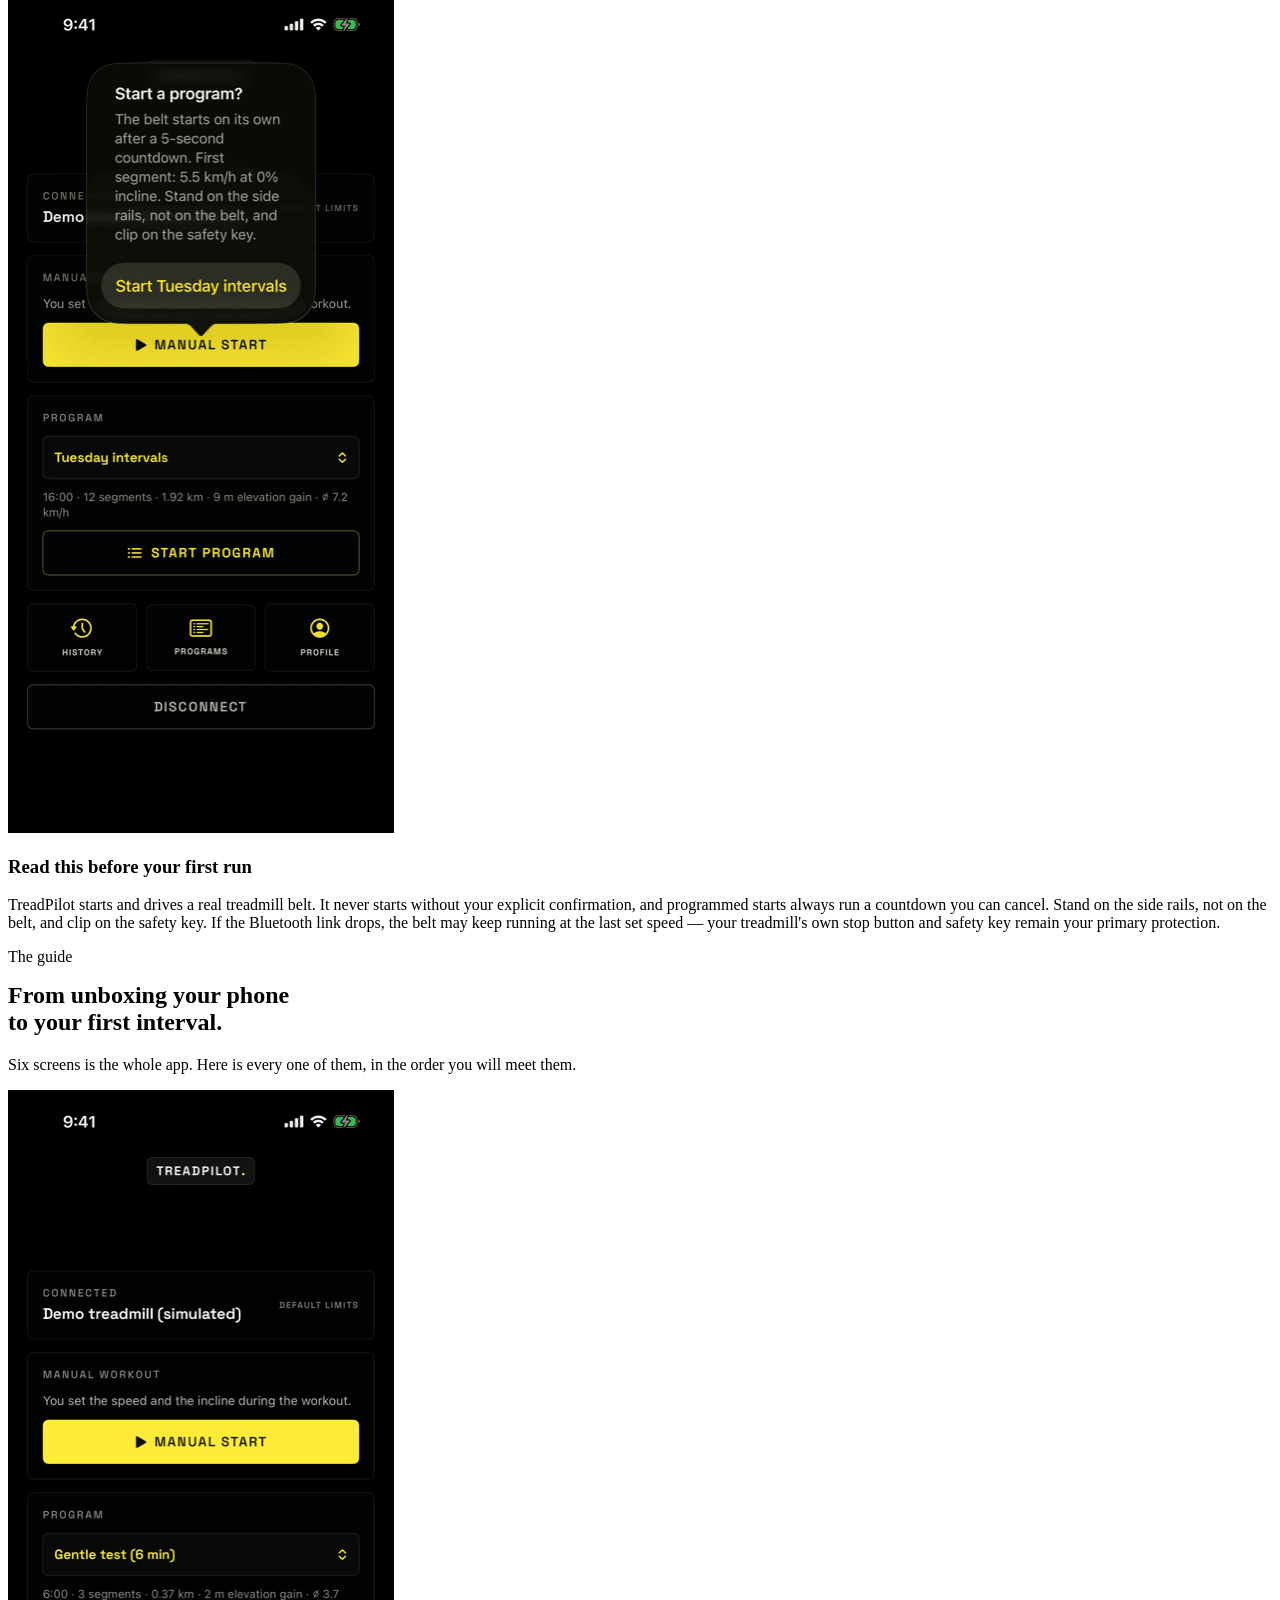
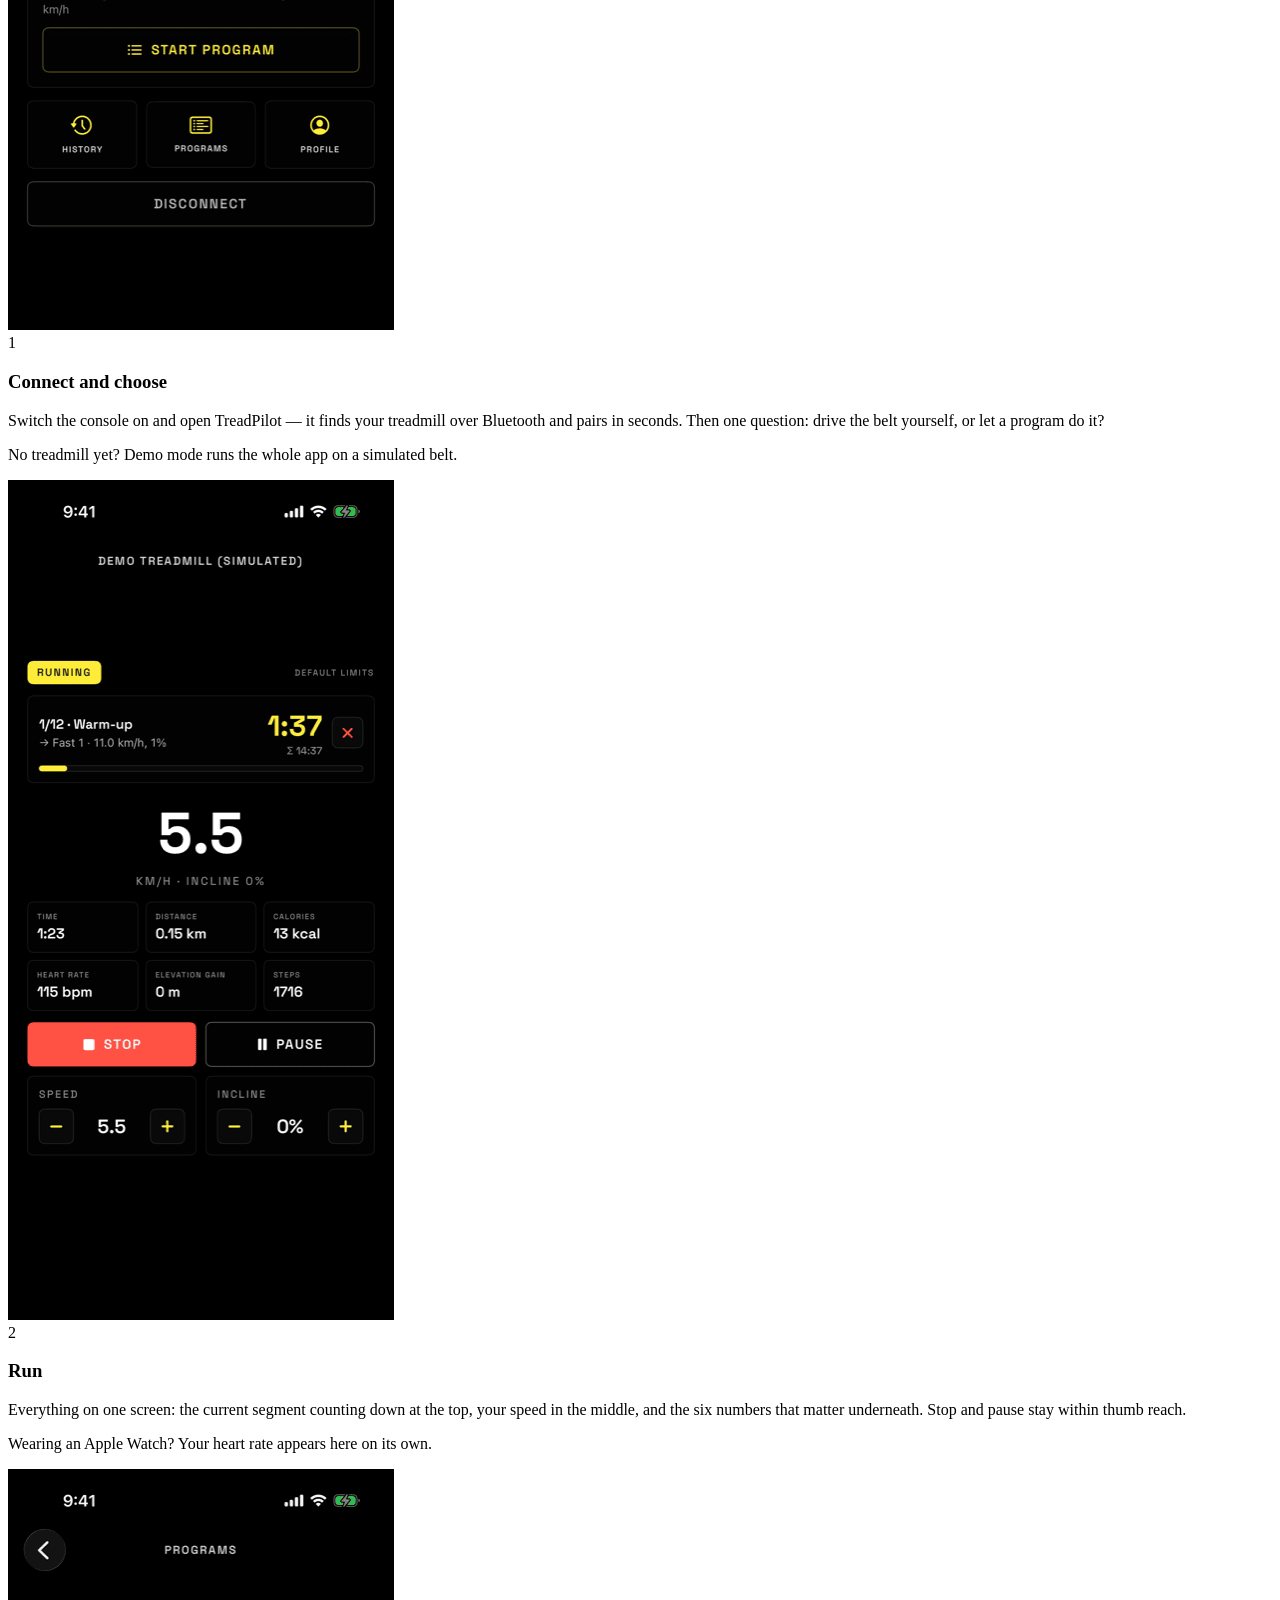
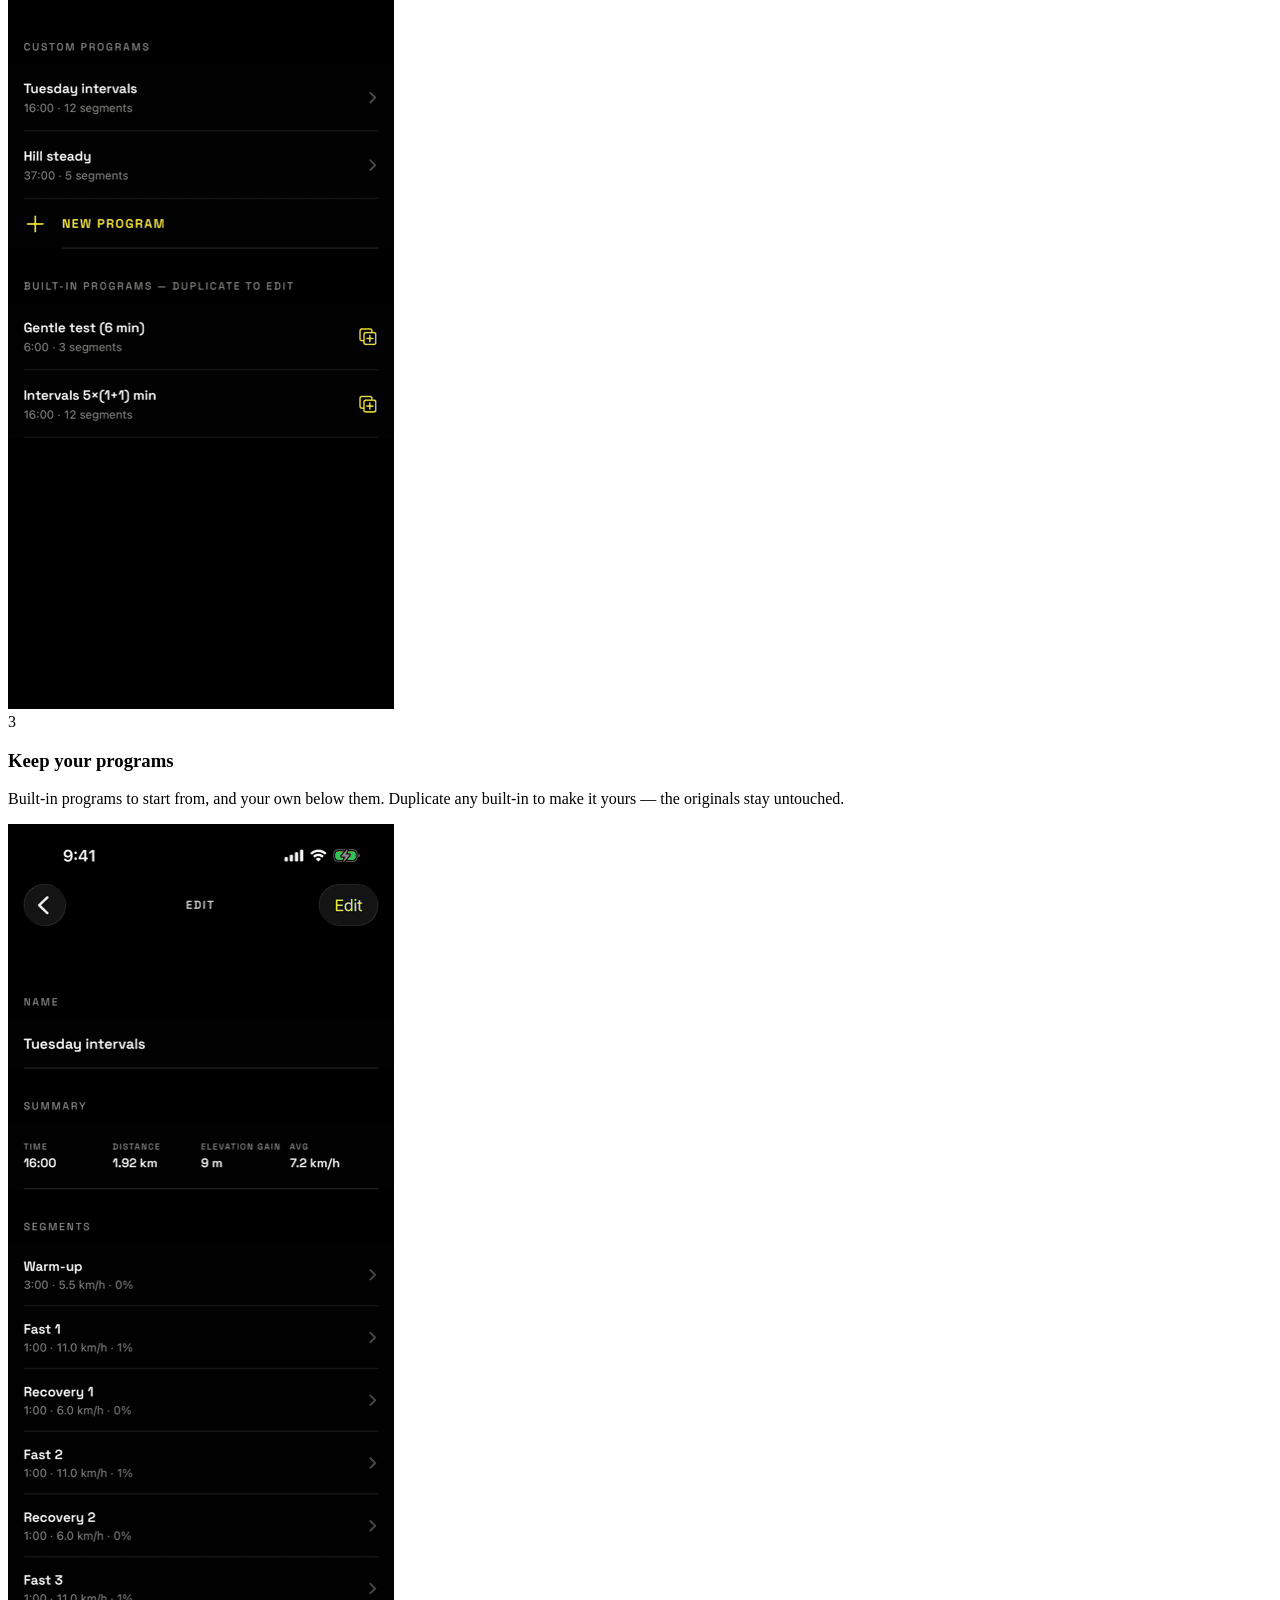
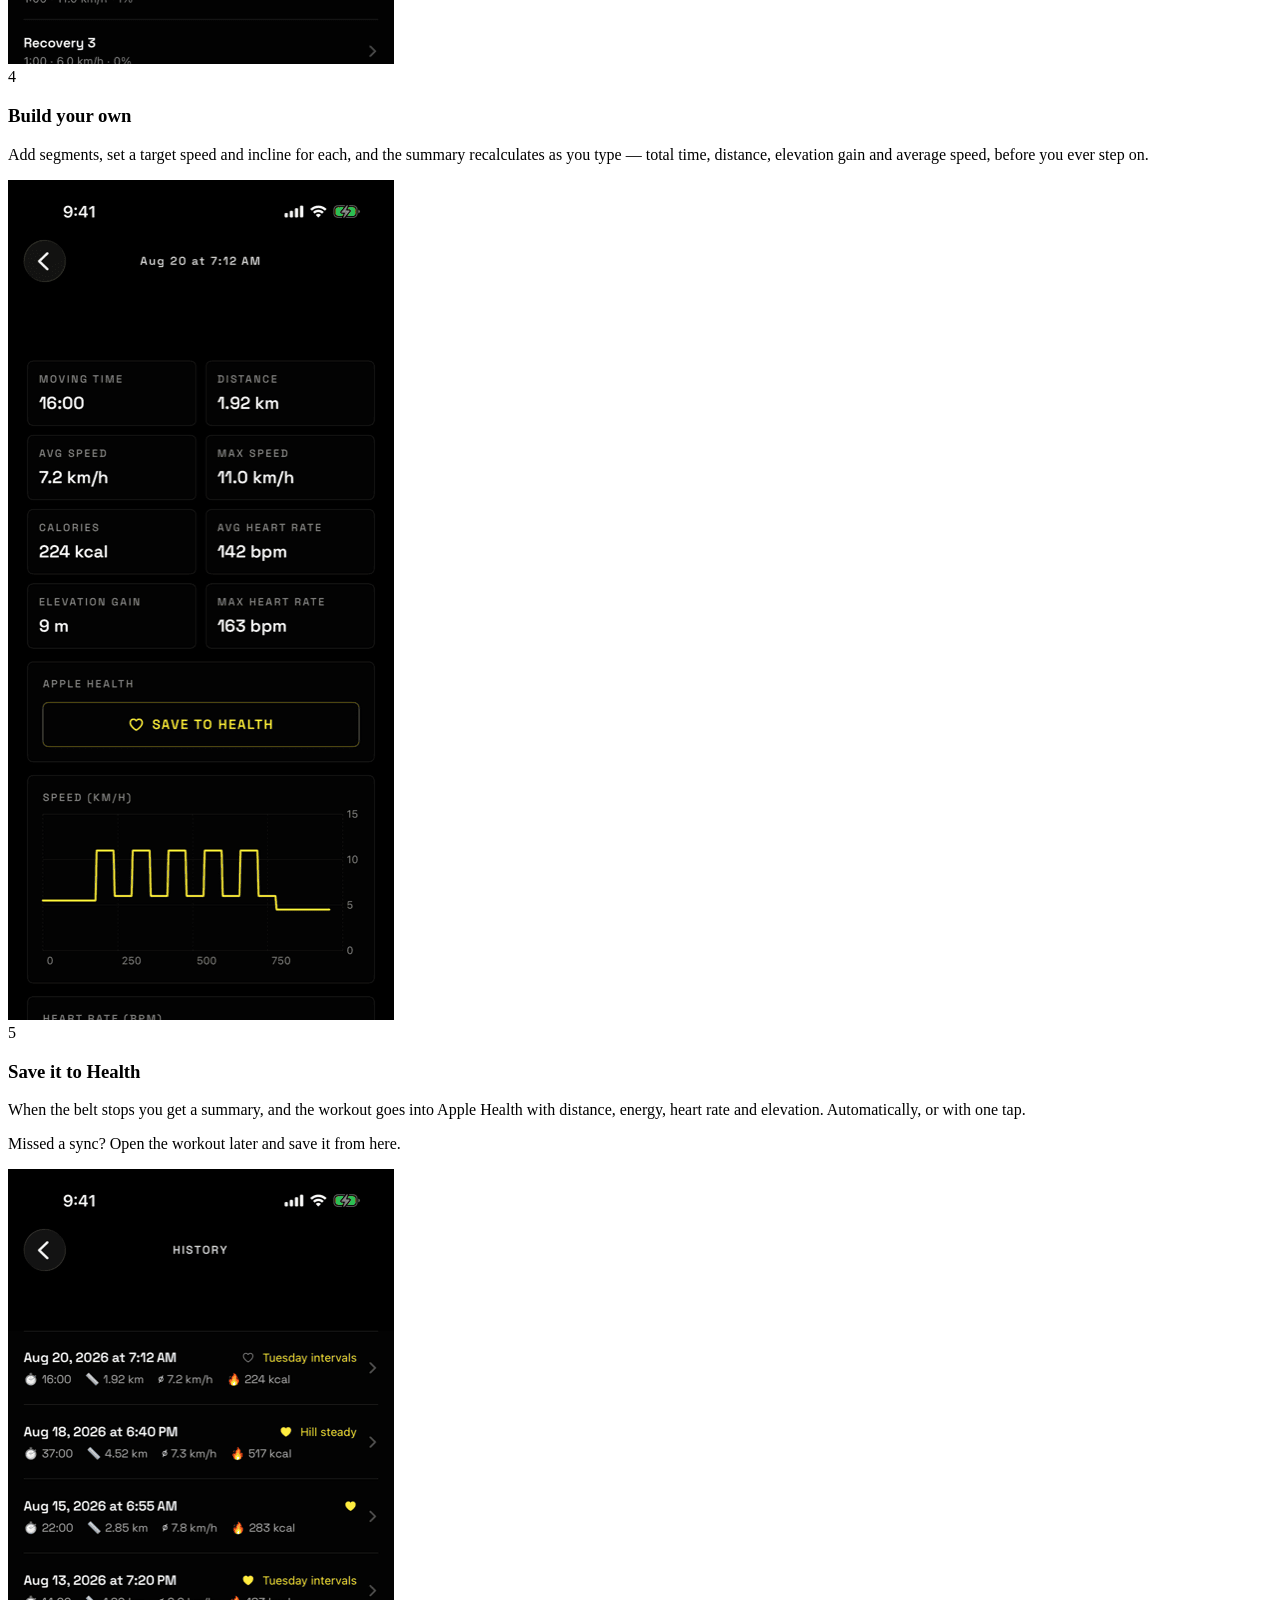
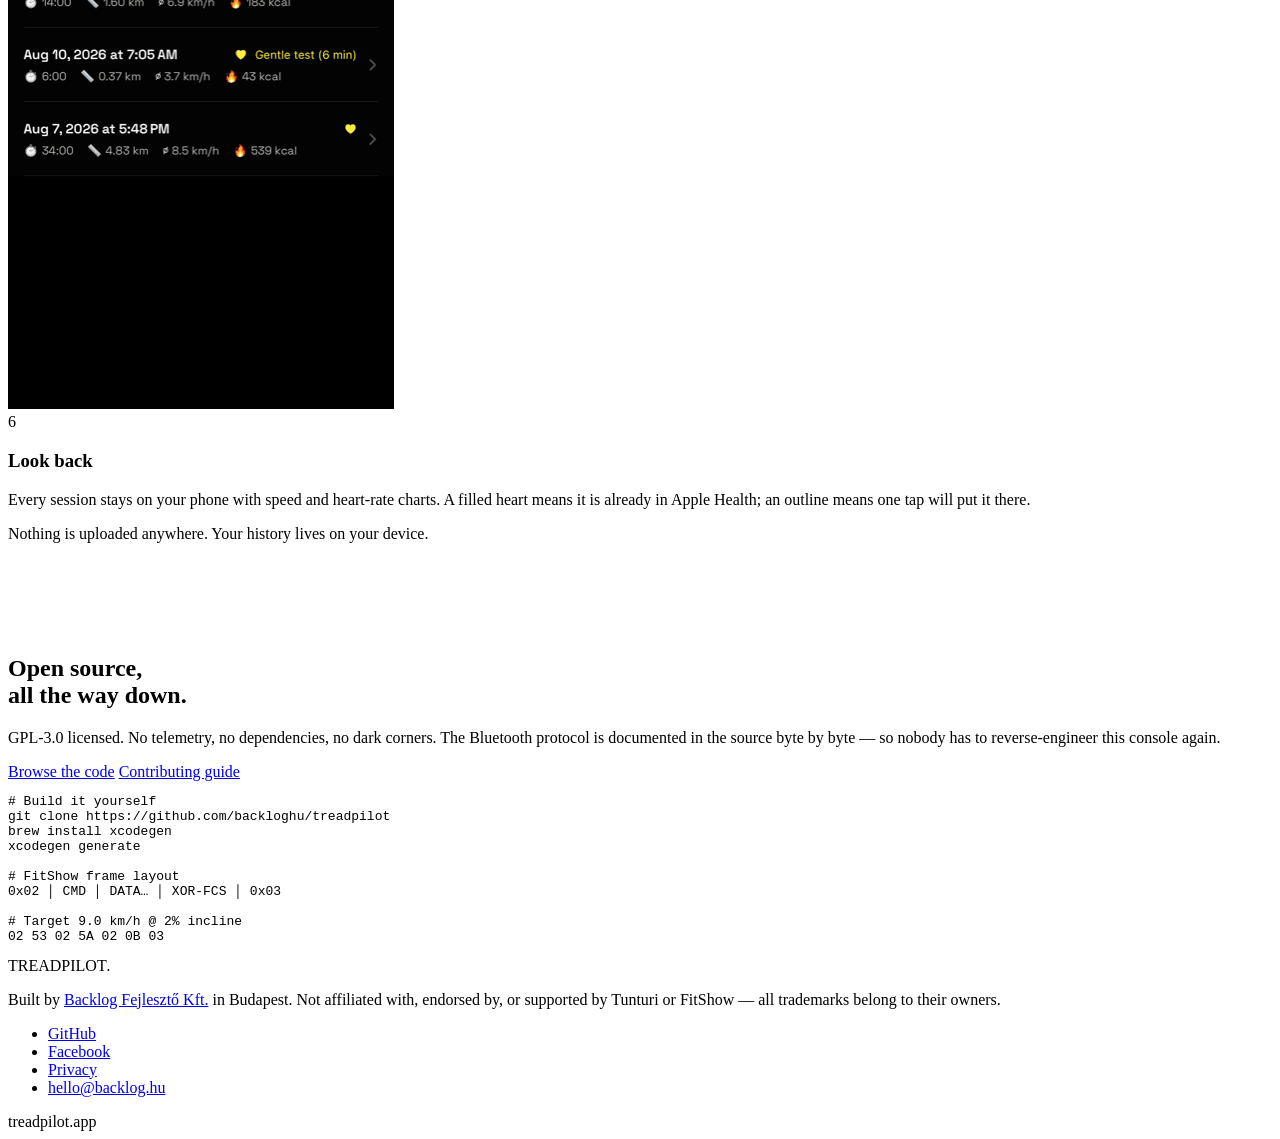
==== commit ec1c8df6: "Futósáv: elválasztó a szakaszok találkozásánál A sáv tartalma háromszor szerepel a hurokhoz, de mind" ====
--- a/landing/index.html
+++ b/landing/index.html
@@ -127,9 +127,9 @@
 
  <div class="marquee" aria-hidden="true">
    <div class="marquee-track">
-     <div class="marquee-set"><span>Live speed &amp; incline</span><i>◆</i><span>Interval programs</span><i>◆</i><span>Apple Watch heart rate</span><i>◆</i><span>Elevation gain</span><i>◆</i><span>Apple Health</span><i>◆</i><span>No account</span><i>◆</i><span>No tracking</span><i>◆</i><span>GPL-3.0 licensed</span></div>
-     <div class="marquee-set"><span>Live speed &amp; incline</span><i>◆</i><span>Interval programs</span><i>◆</i><span>Apple Watch heart rate</span><i>◆</i><span>Elevation gain</span><i>◆</i><span>Apple Health</span><i>◆</i><span>No account</span><i>◆</i><span>No tracking</span><i>◆</i><span>GPL-3.0 licensed</span></div>
-     <div class="marquee-set"><span>Live speed &amp; incline</span><i>◆</i><span>Interval programs</span><i>◆</i><span>Apple Watch heart rate</span><i>◆</i><span>Elevation gain</span><i>◆</i><span>Apple Health</span><i>◆</i><span>No account</span><i>◆</i><span>No tracking</span><i>◆</i><span>GPL-3.0 licensed</span></div>
+     <div class="marquee-set"><span>Live speed &amp; incline</span><i>◆</i><span>Interval programs</span><i>◆</i><span>Apple Watch heart rate</span><i>◆</i><span>Elevation gain</span><i>◆</i><span>Apple Health</span><i>◆</i><span>No account</span><i>◆</i><span>No tracking</span><i>◆</i><span>GPL-3.0 licensed</span><i>◆</i></div>
+     <div class="marquee-set"><span>Live speed &amp; incline</span><i>◆</i><span>Interval programs</span><i>◆</i><span>Apple Watch heart rate</span><i>◆</i><span>Elevation gain</span><i>◆</i><span>Apple Health</span><i>◆</i><span>No account</span><i>◆</i><span>No tracking</span><i>◆</i><span>GPL-3.0 licensed</span><i>◆</i></div>
+     <div class="marquee-set"><span>Live speed &amp; incline</span><i>◆</i><span>Interval programs</span><i>◆</i><span>Apple Watch heart rate</span><i>◆</i><span>Elevation gain</span><i>◆</i><span>Apple Health</span><i>◆</i><span>No account</span><i>◆</i><span>No tracking</span><i>◆</i><span>GPL-3.0 licensed</span><i>◆</i></div>
    </div>
  </div>
 
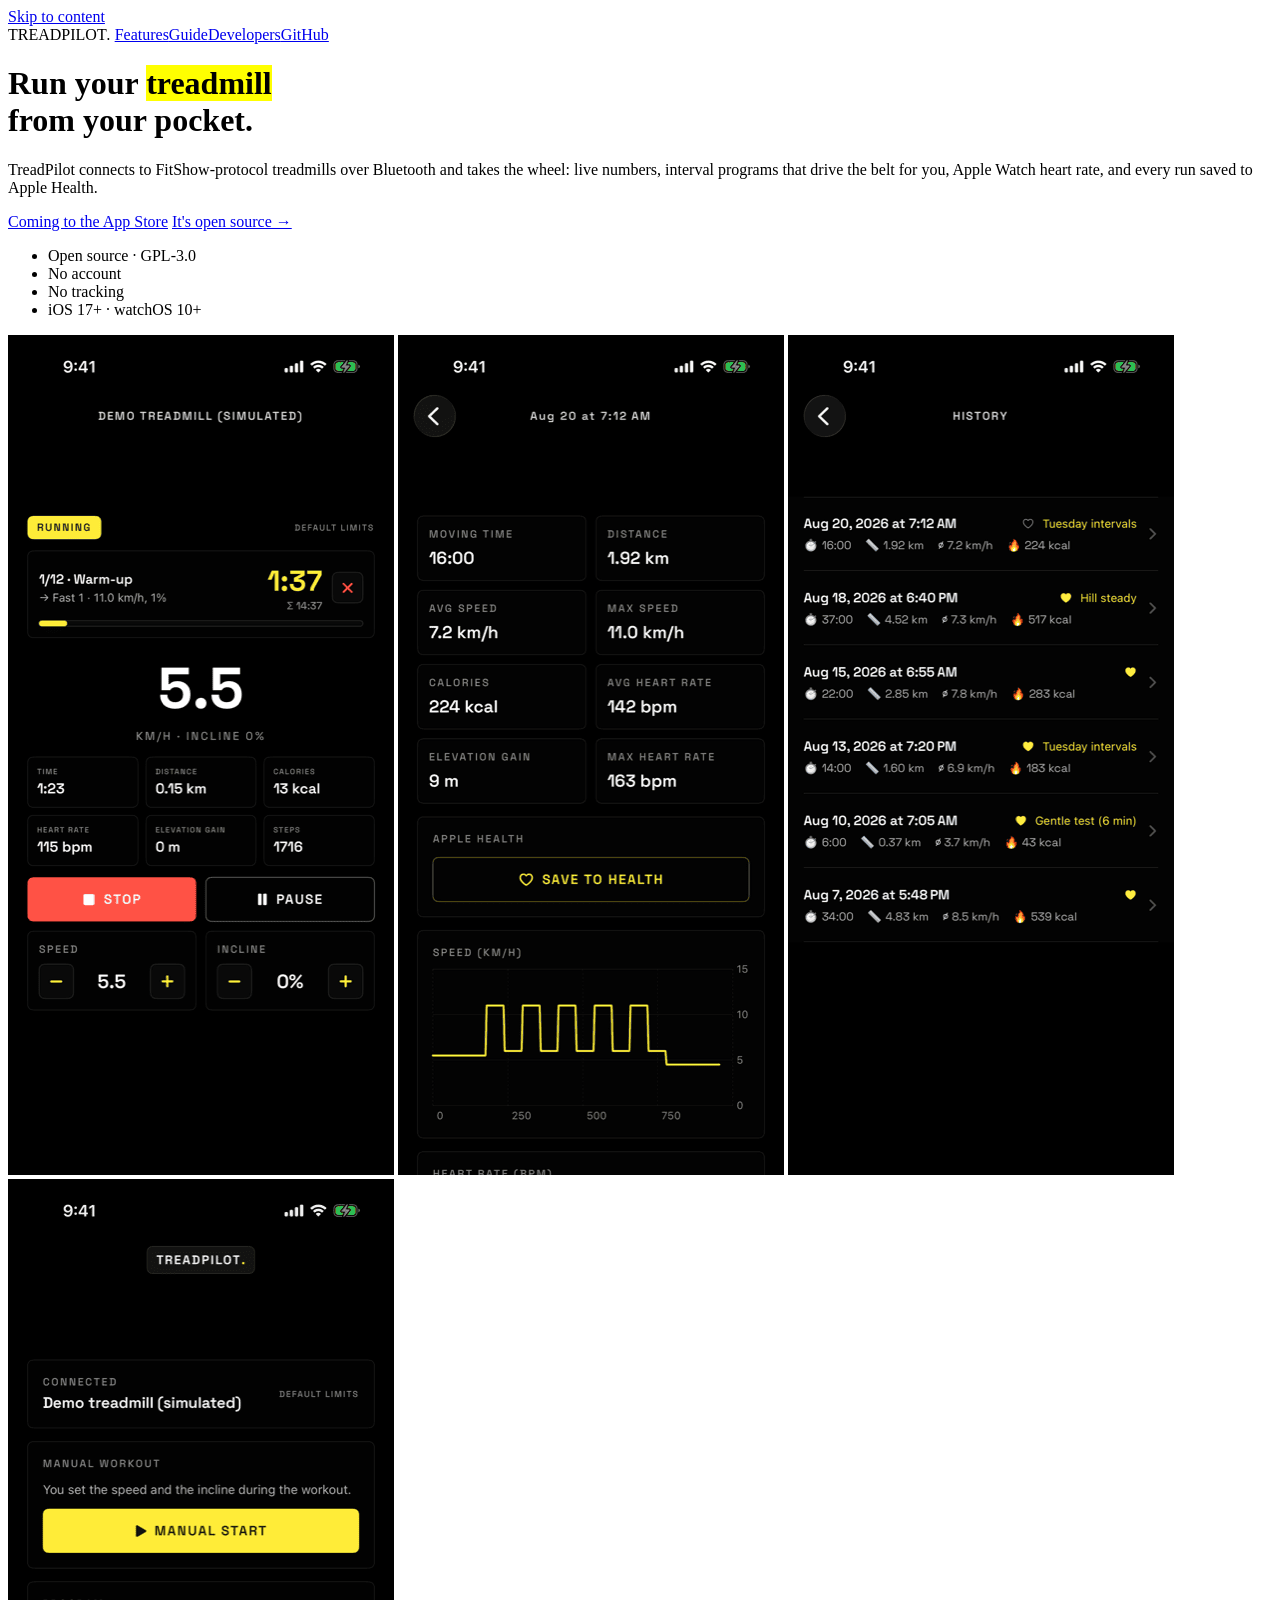
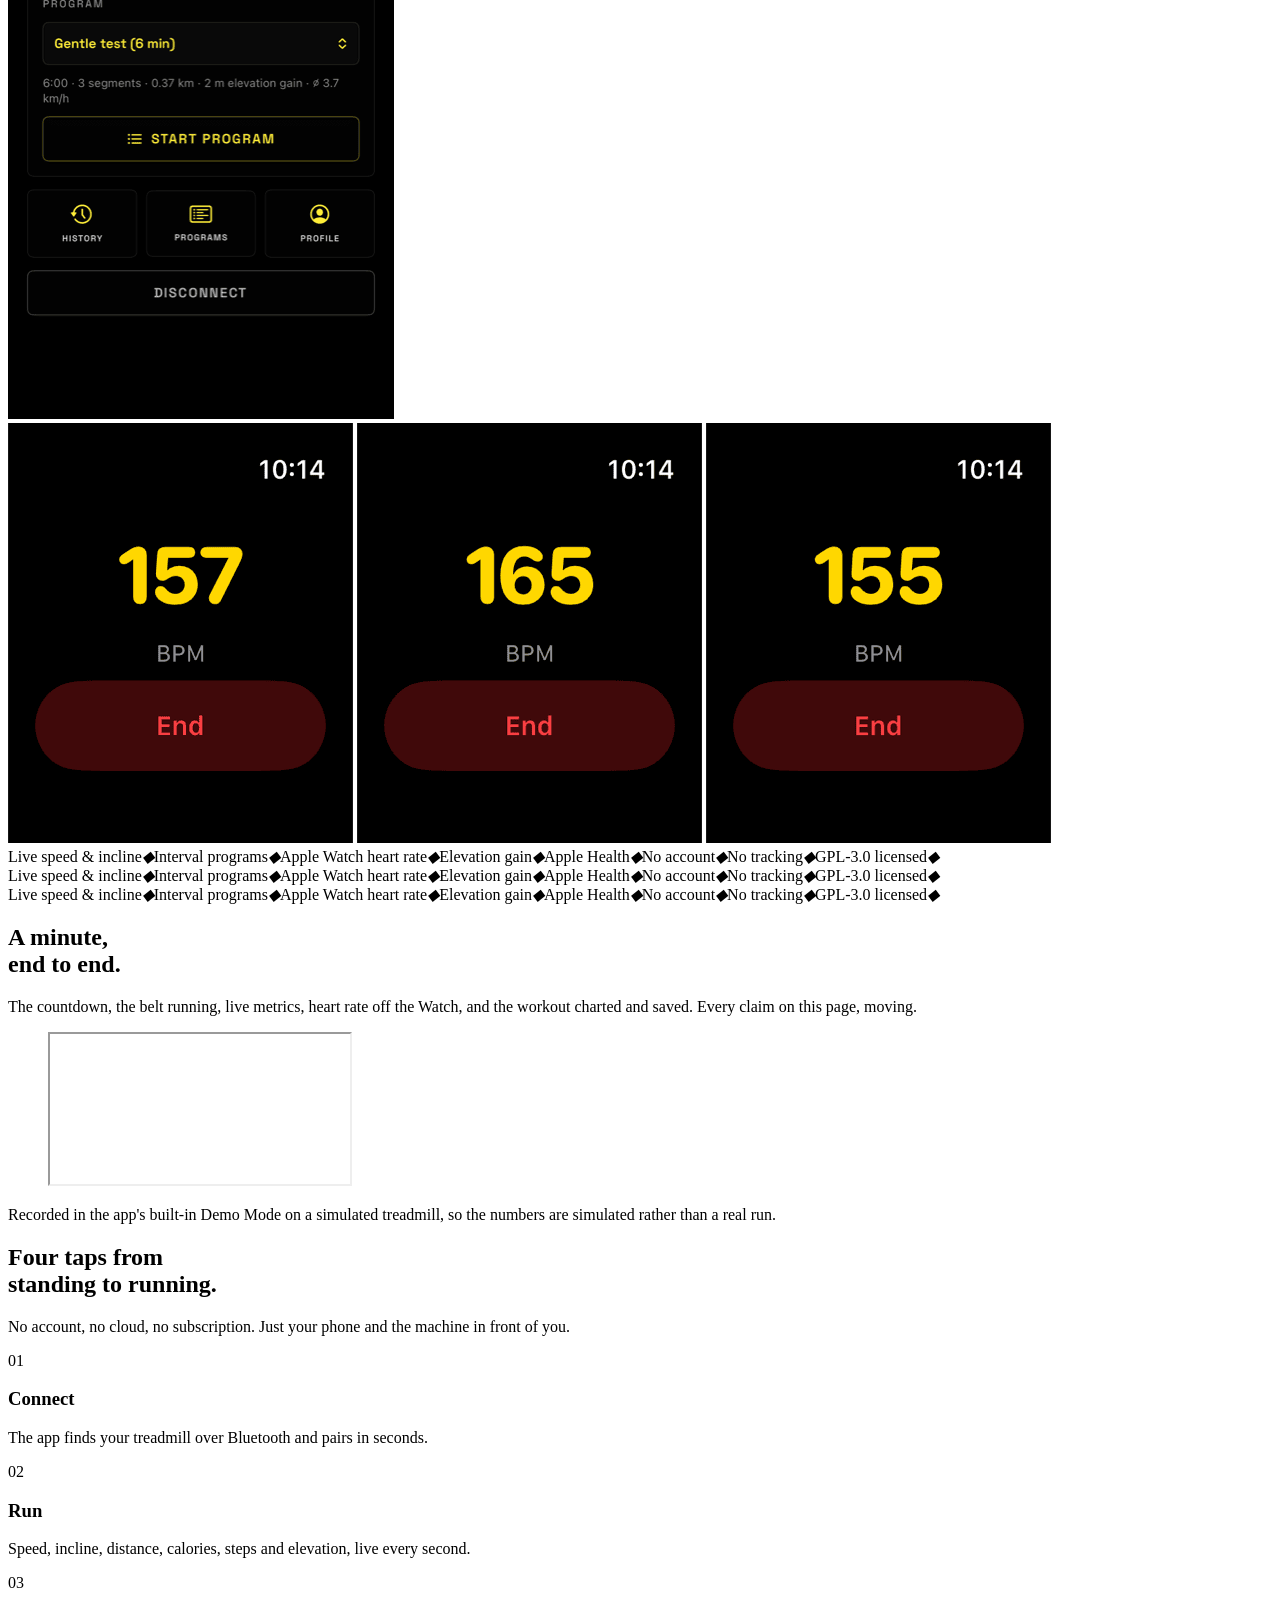
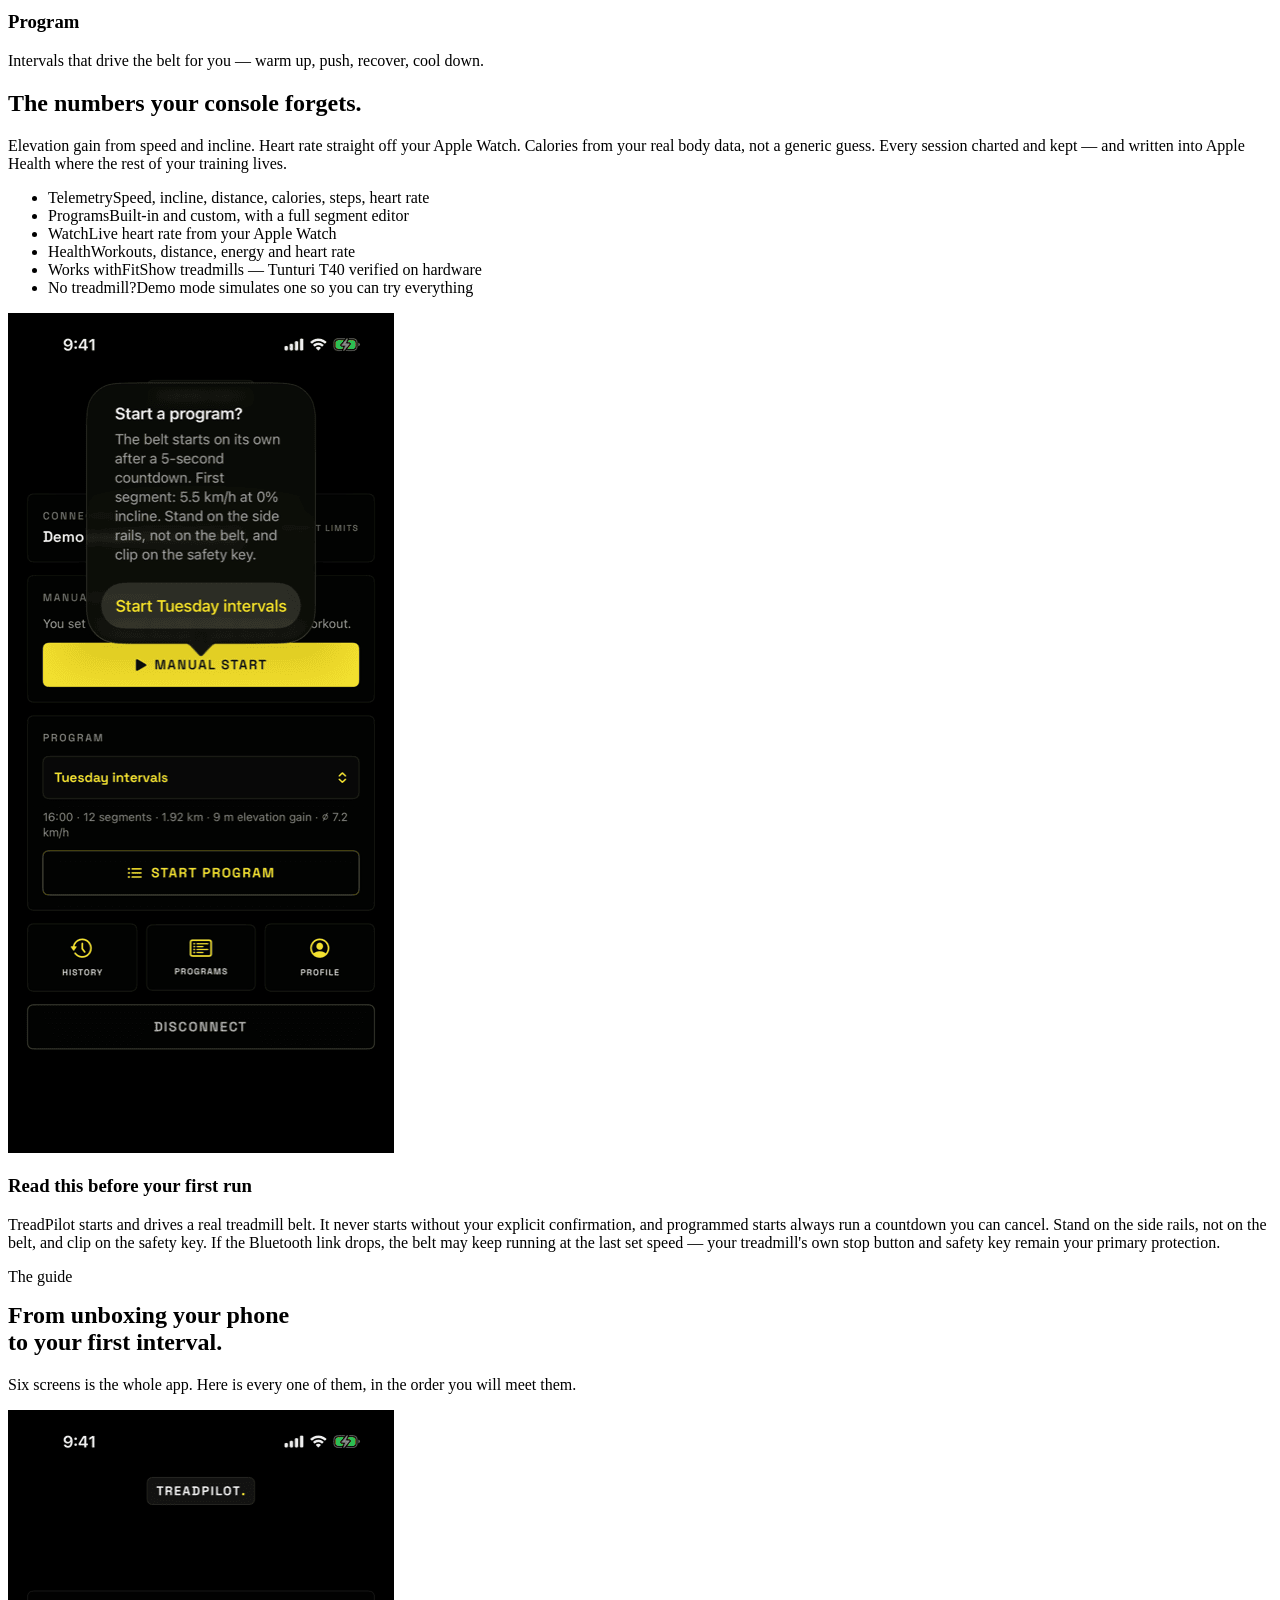
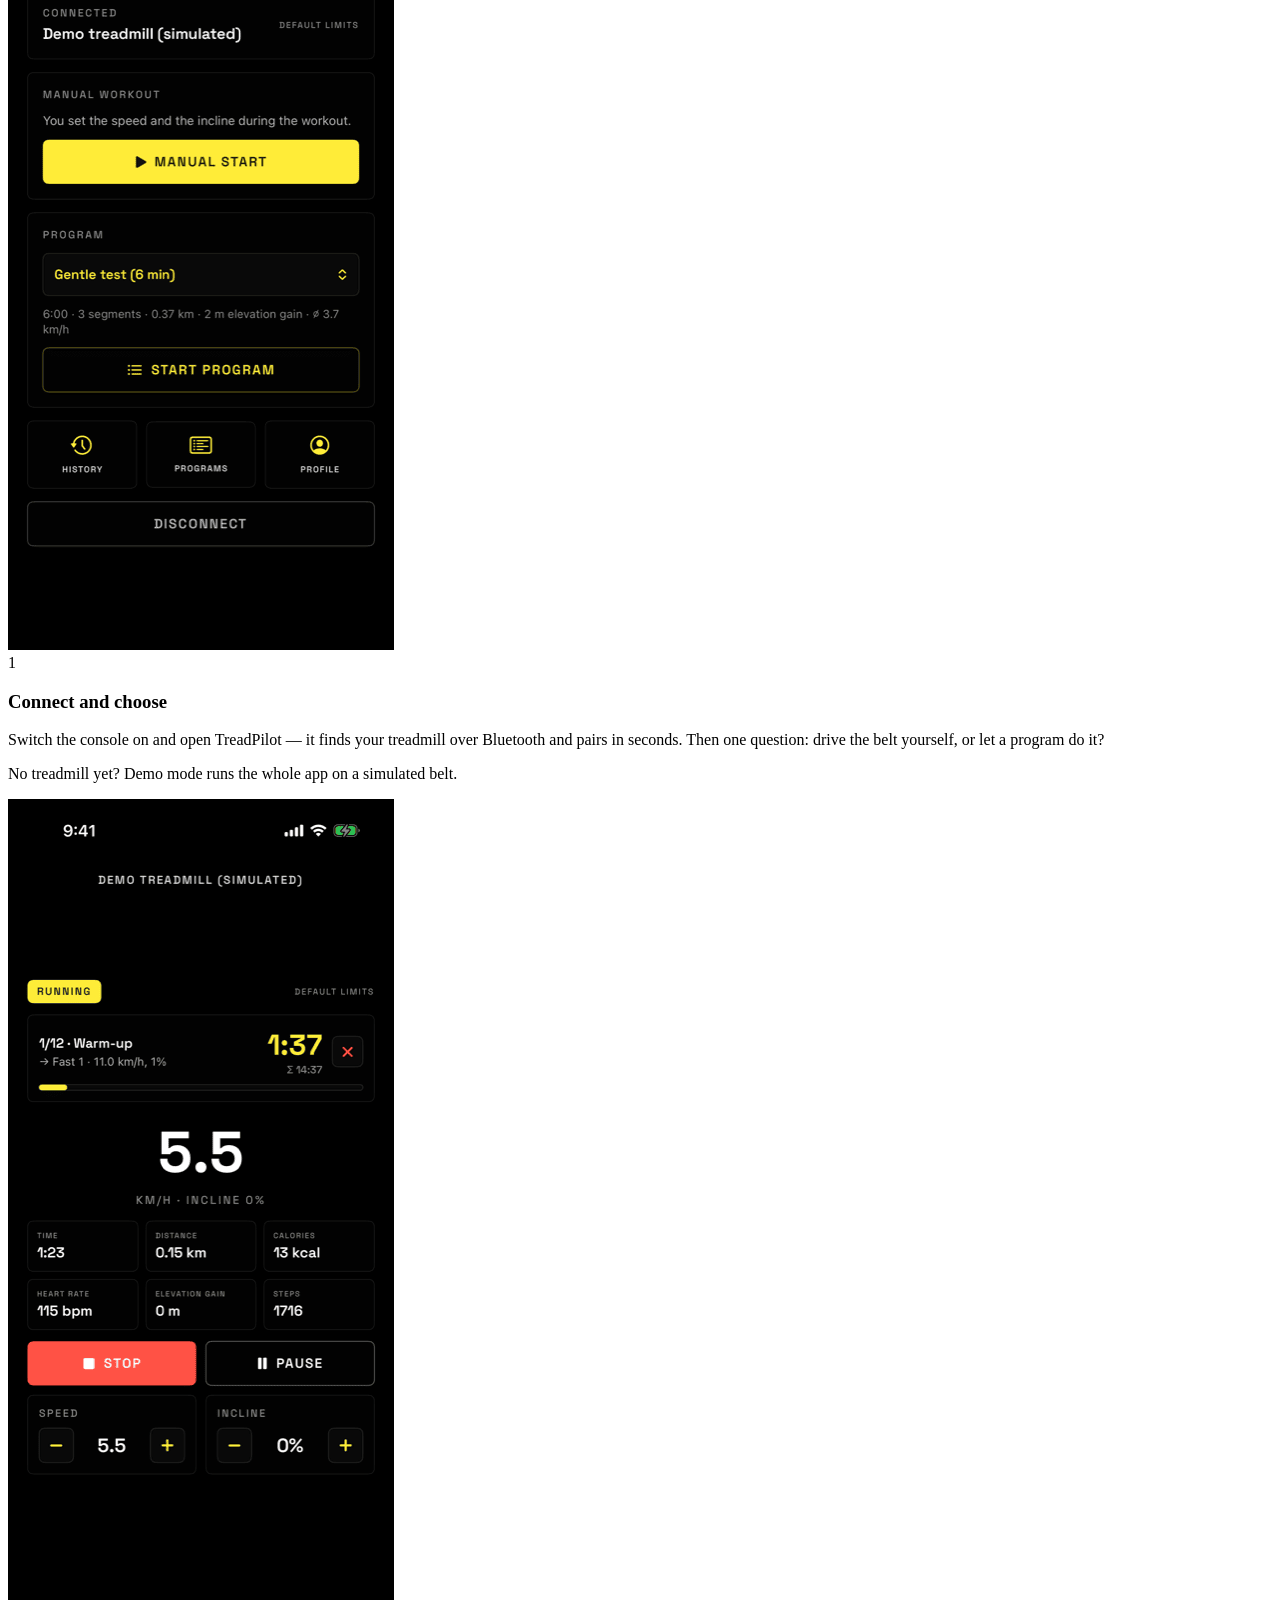
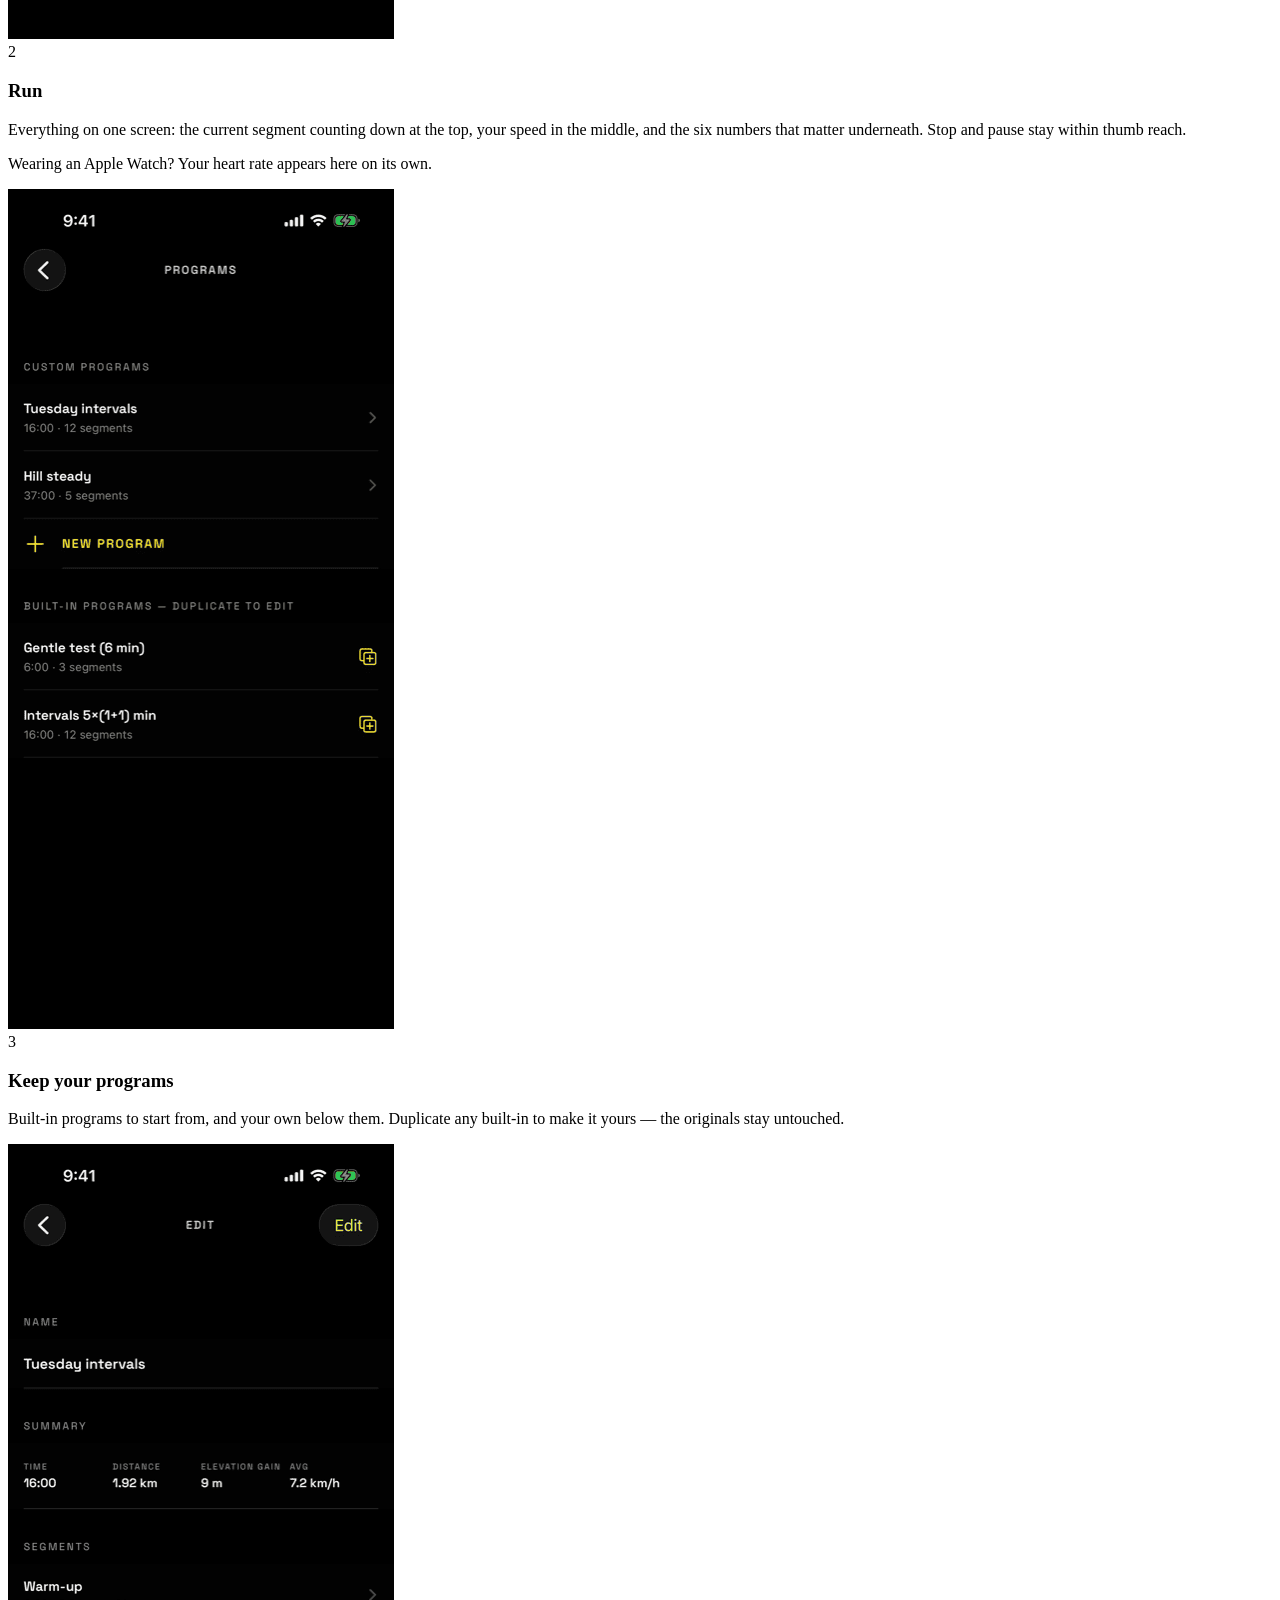
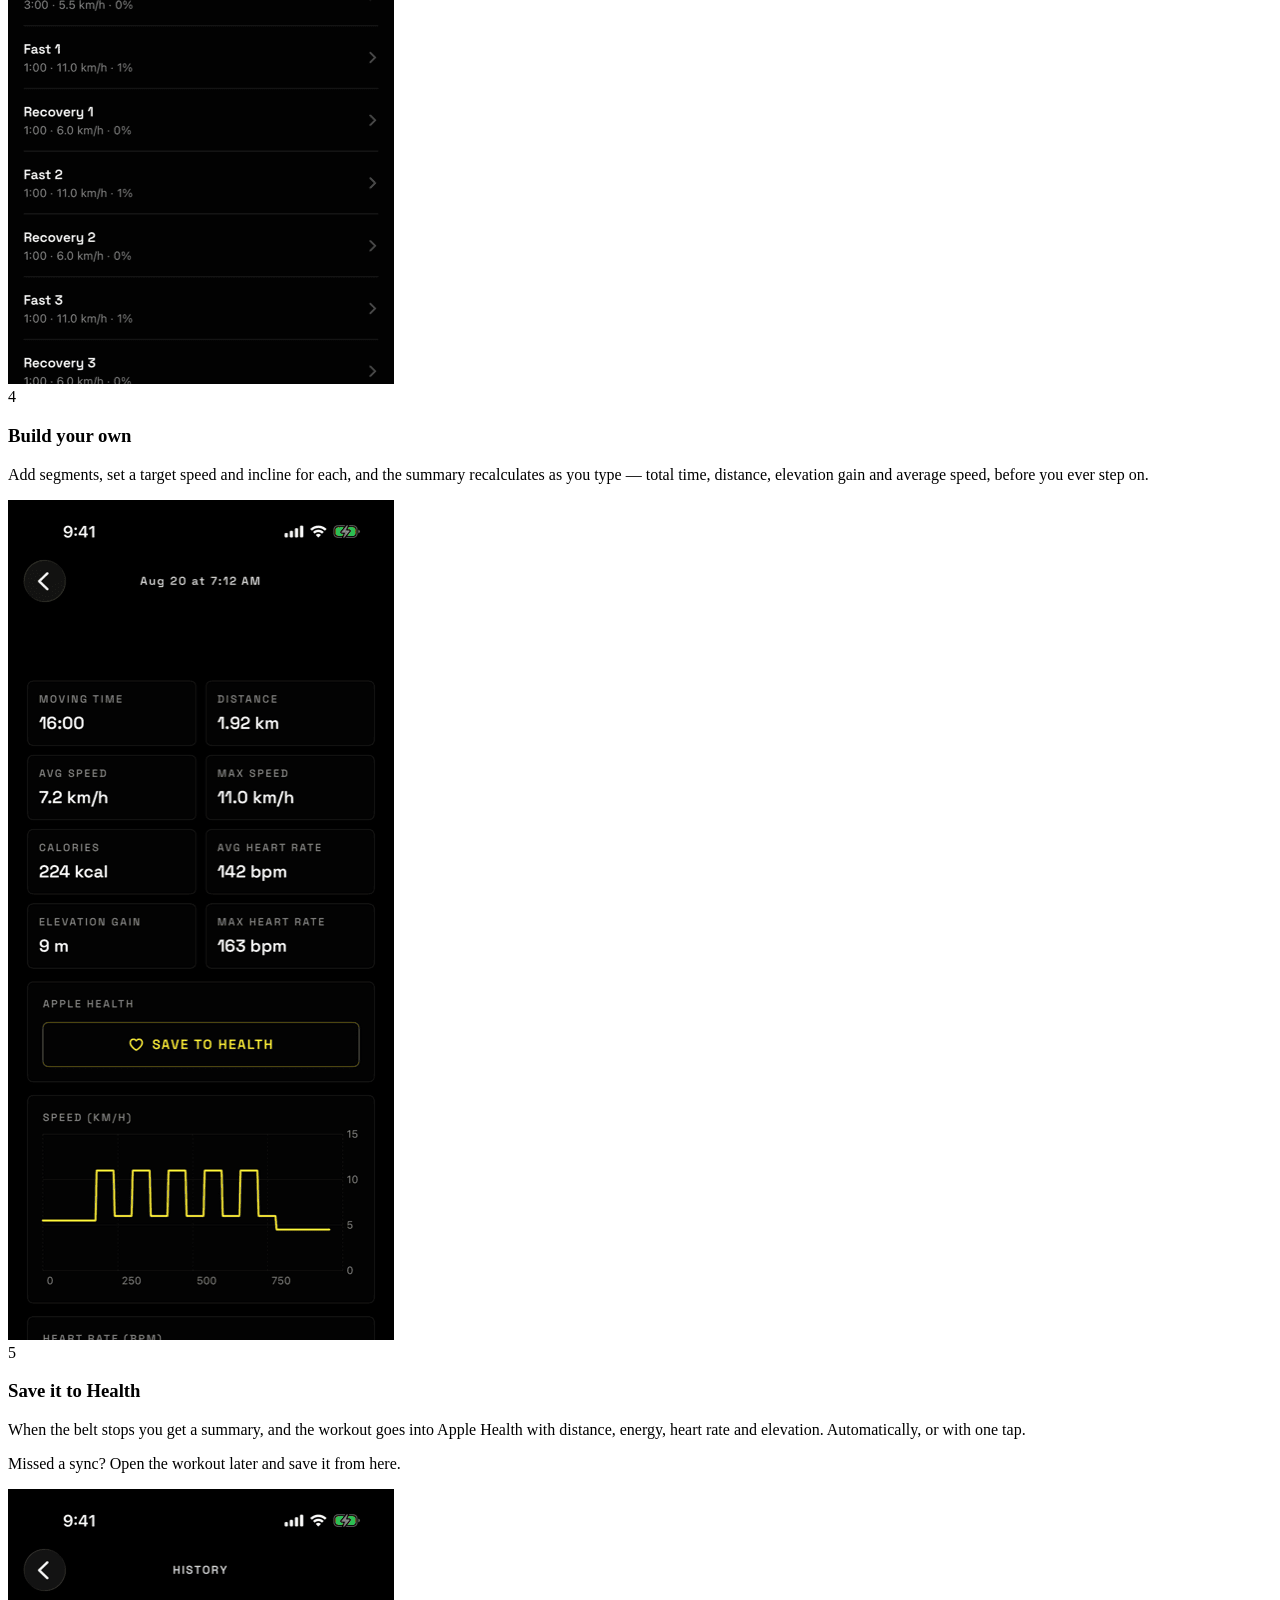
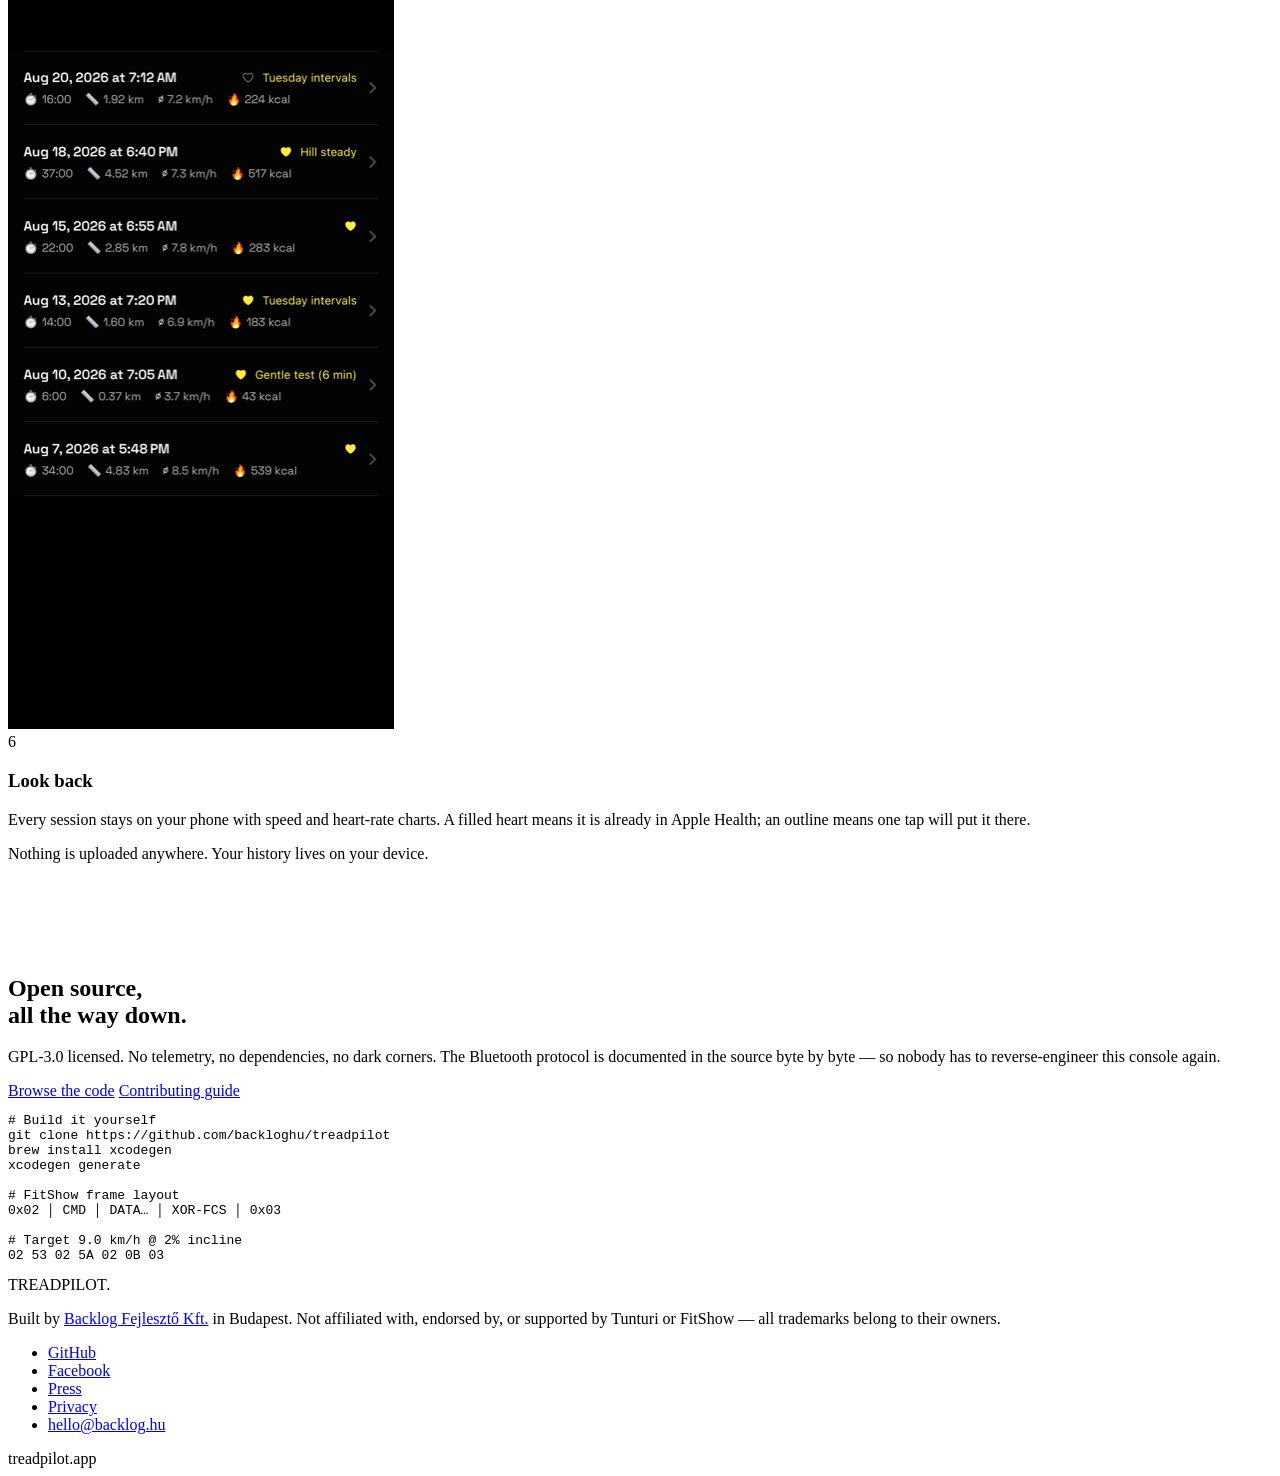
==== commit a53f120e: "Add a press kit page and a demo section to the landing /press is the link to paste into a pitch, so " ====
--- a/landing/index.html
+++ b/landing/index.html
@@ -134,6 +134,21 @@
  </div>
 
  <div class="wrap">
+  <!-- THE DEMO — the app actually running, before any of the explaining -->
+  <section class="sec demo" id="demo">
+    <h2>A minute,<br>end to end.</h2>
+    <p class="sub">The countdown, the belt running, live metrics, heart rate off the
+    Watch, and the workout charted and saved. Every claim on this page, moving.</p>
+    <figure class="vidembed">
+      <iframe src="https://www.youtube-nocookie.com/embed/9LcUacZv3wA?rel=0"
+              title="TreadPilot — demo video"
+              loading="lazy" allowfullscreen
+              referrerpolicy="strict-origin-when-cross-origin"></iframe>
+    </figure>
+    <p class="videonote">Recorded in the app's built-in Demo Mode on a simulated
+    treadmill, so the numbers are simulated rather than a real run.</p>
+  </section>
+
   <section class="sec" id="features">
     <h2>Four taps from<br>standing to running.</h2>
     <p class="sub">No account, no cloud, no subscription. Just your phone and the machine in front of you.</p>
@@ -181,7 +196,7 @@
 
  </div>
 
- <!-- KÉZIKÖNYV — valódi képernyőképek az appból -->
+ <!-- THE GUIDE — real screenshots from the app -->
  <section class="guide" id="guide">
   <div class="wrap">
     <span class="eyebrow">The guide</span>
@@ -285,6 +300,7 @@
       <ul class="social">
         <li><a href="https://github.com/backloghu/treadpilot">GitHub</a></li>
         <li><a href="https://www.facebook.com/treadpilot" rel="me">Facebook</a></li>
+        <li><a href="/press">Press</a></li>
         <li><a href="/privacy">Privacy</a></li>
         <li><a href="mailto:hello@backlog.hu">hello@backlog.hu</a></li>
       </ul>
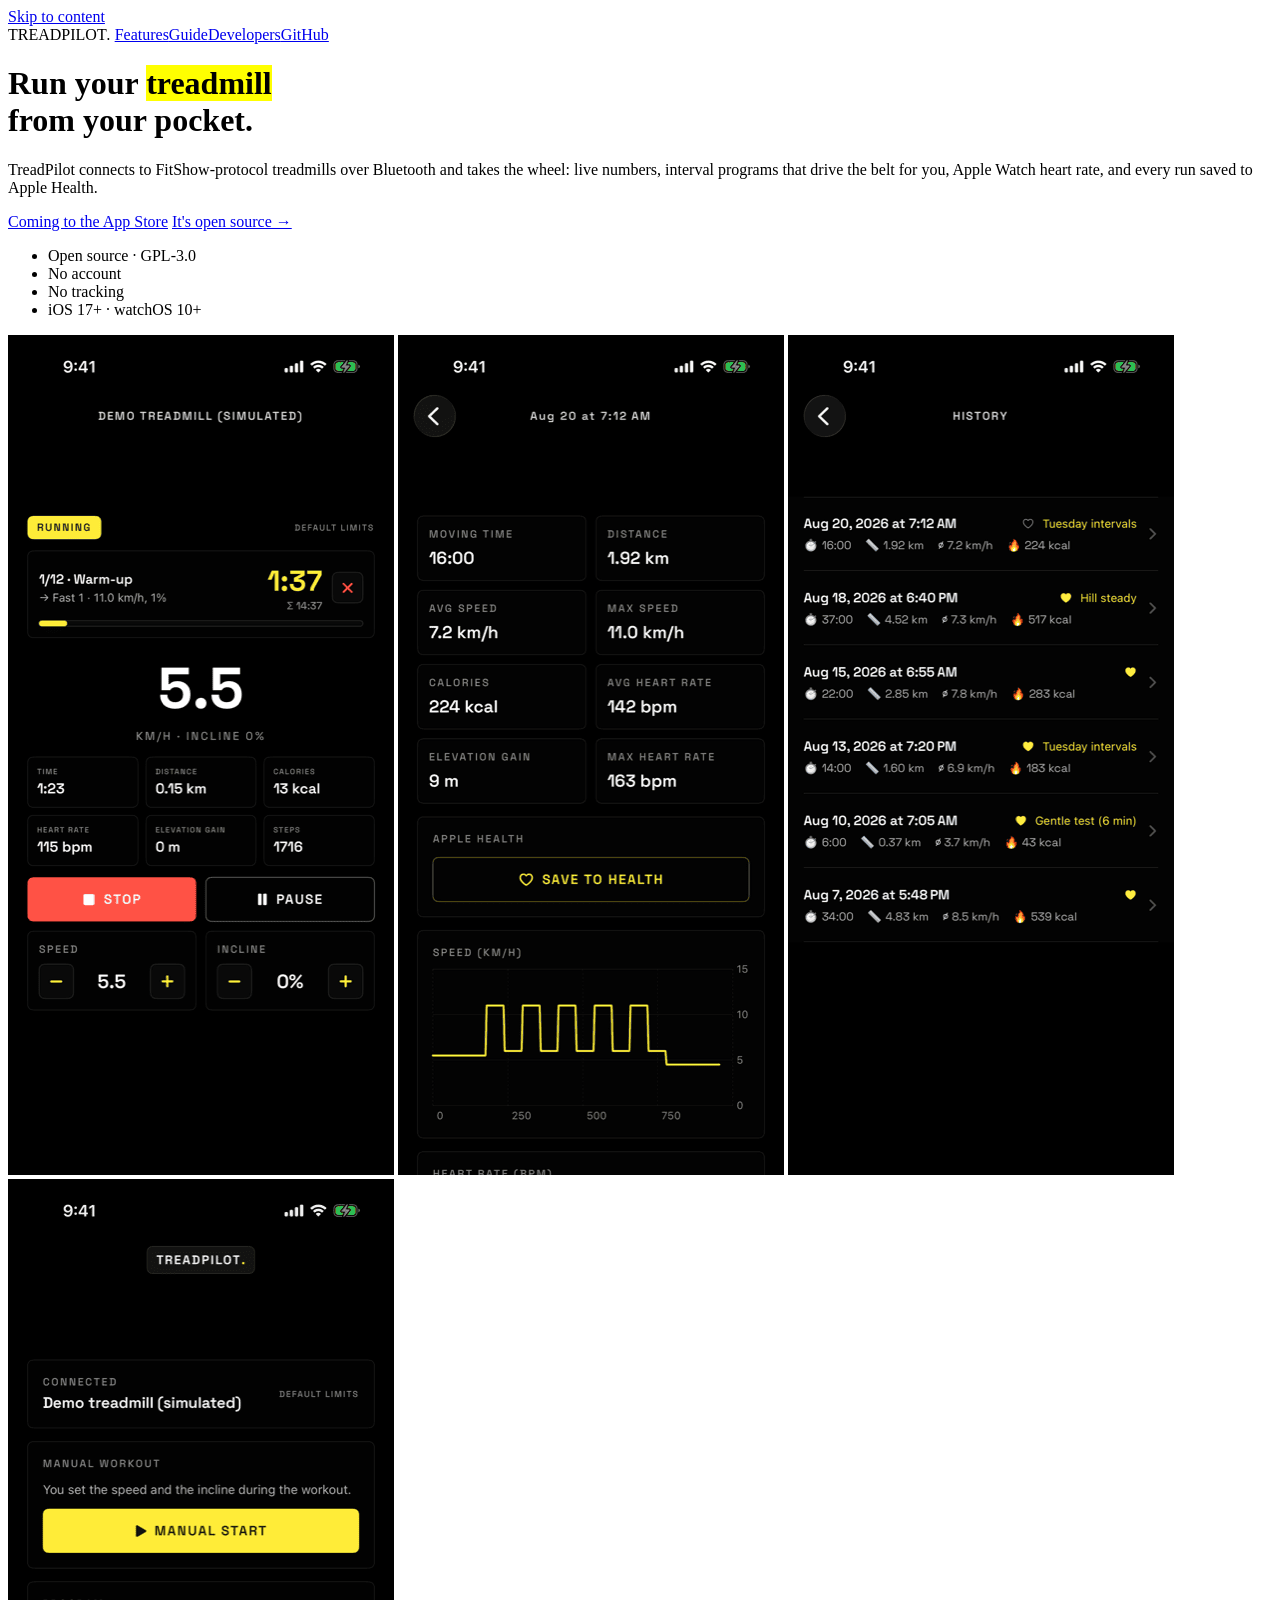
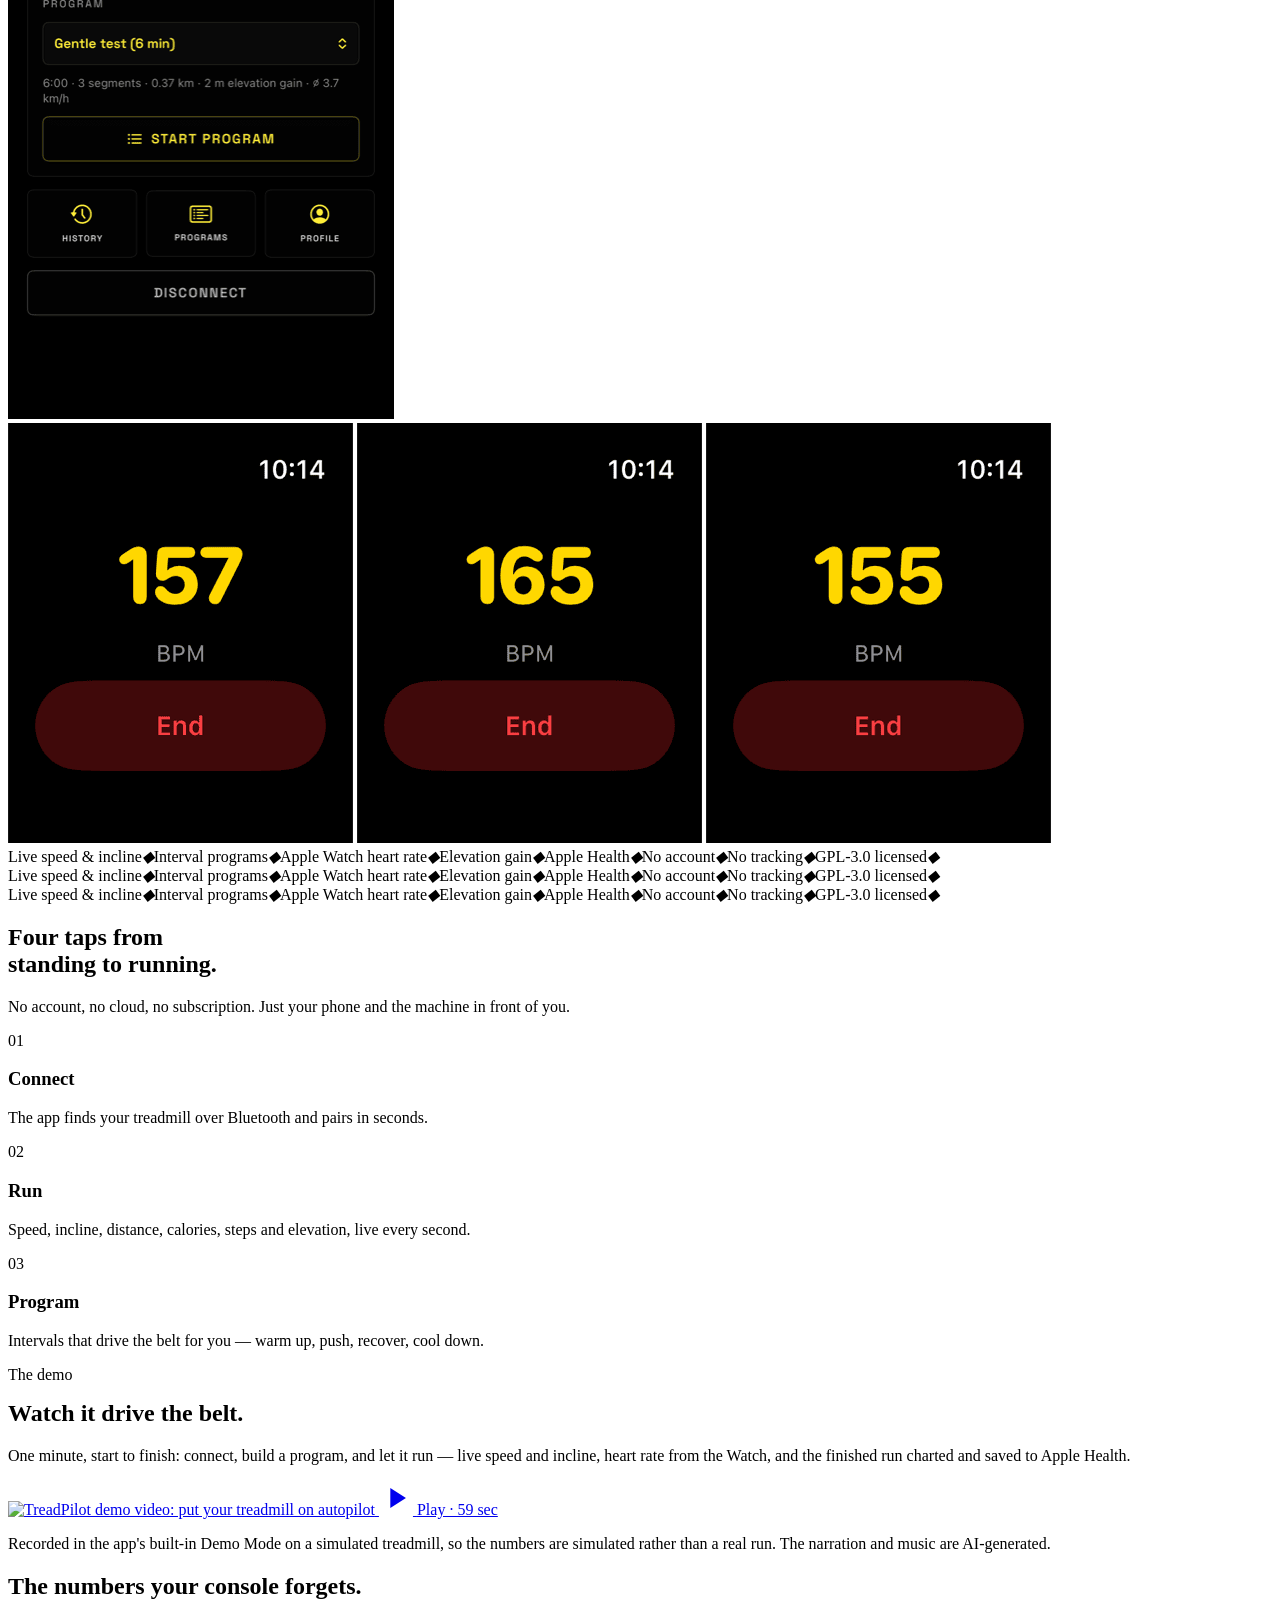
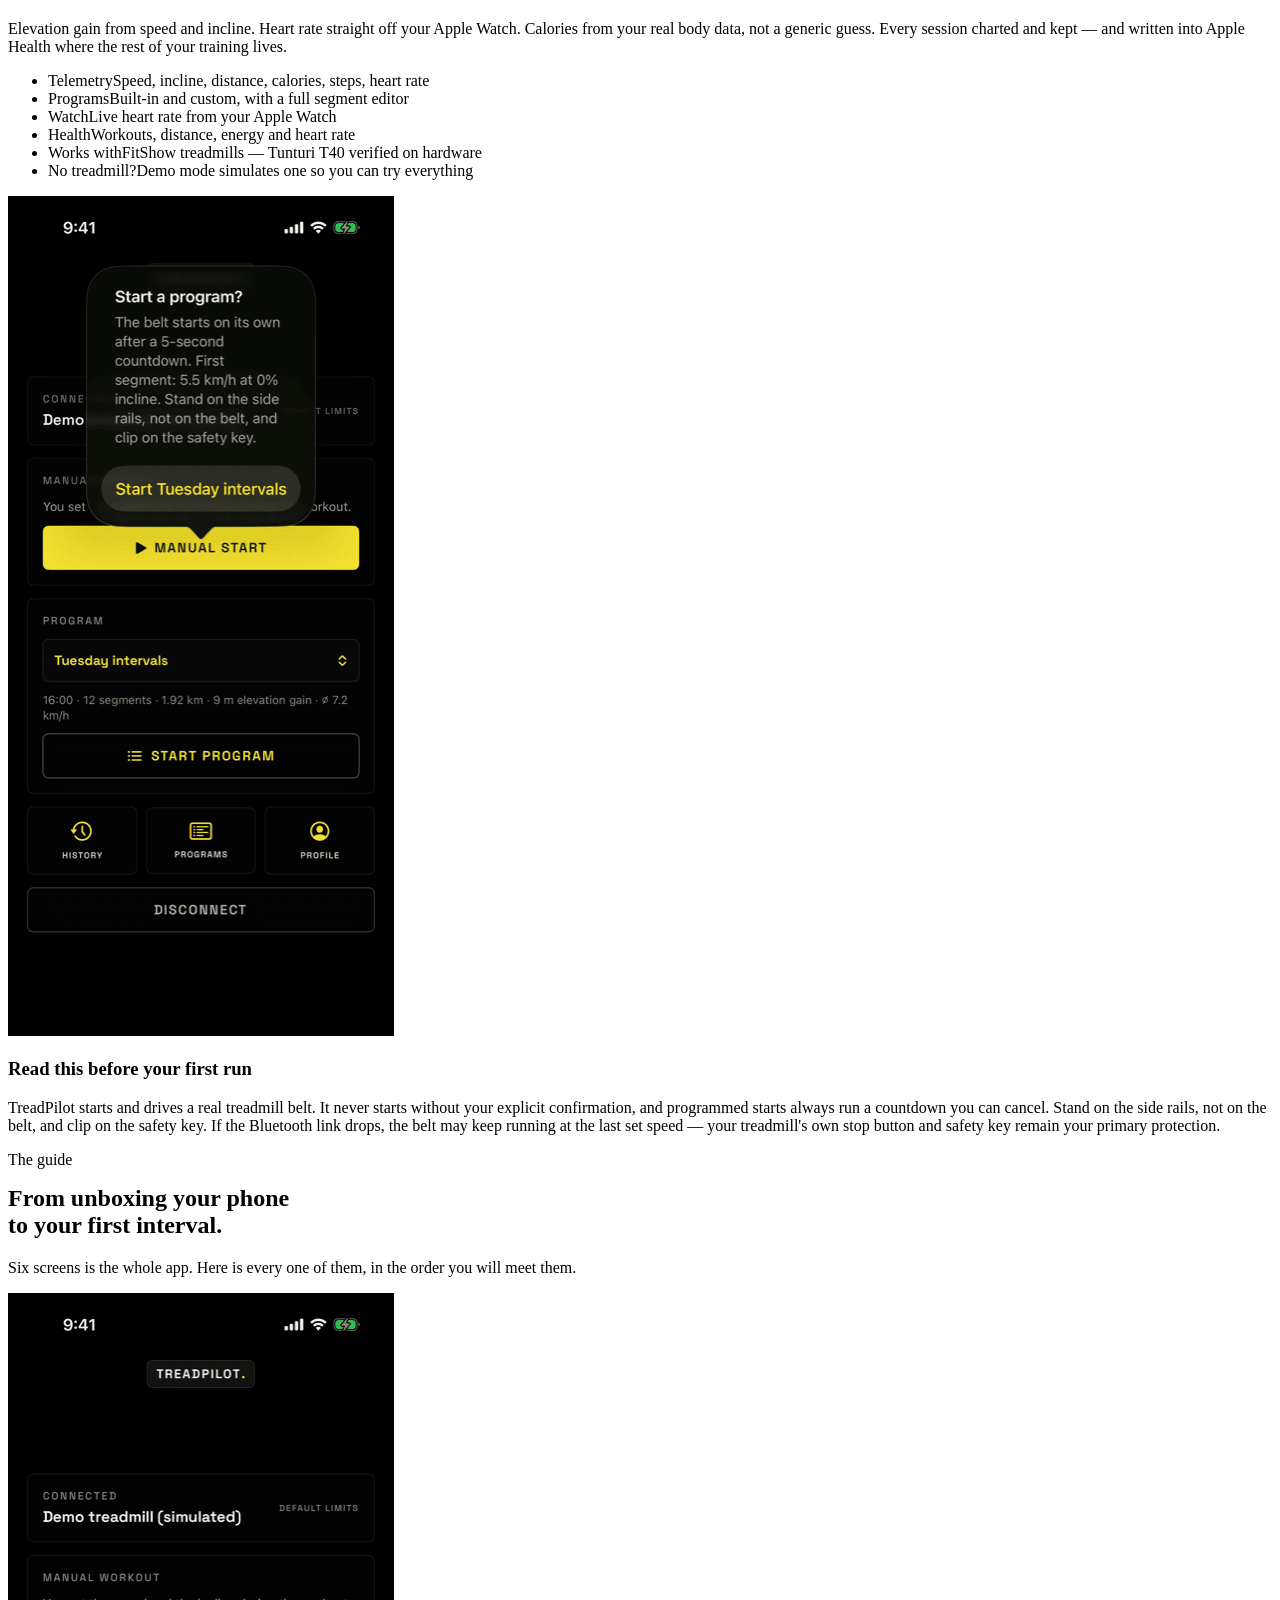
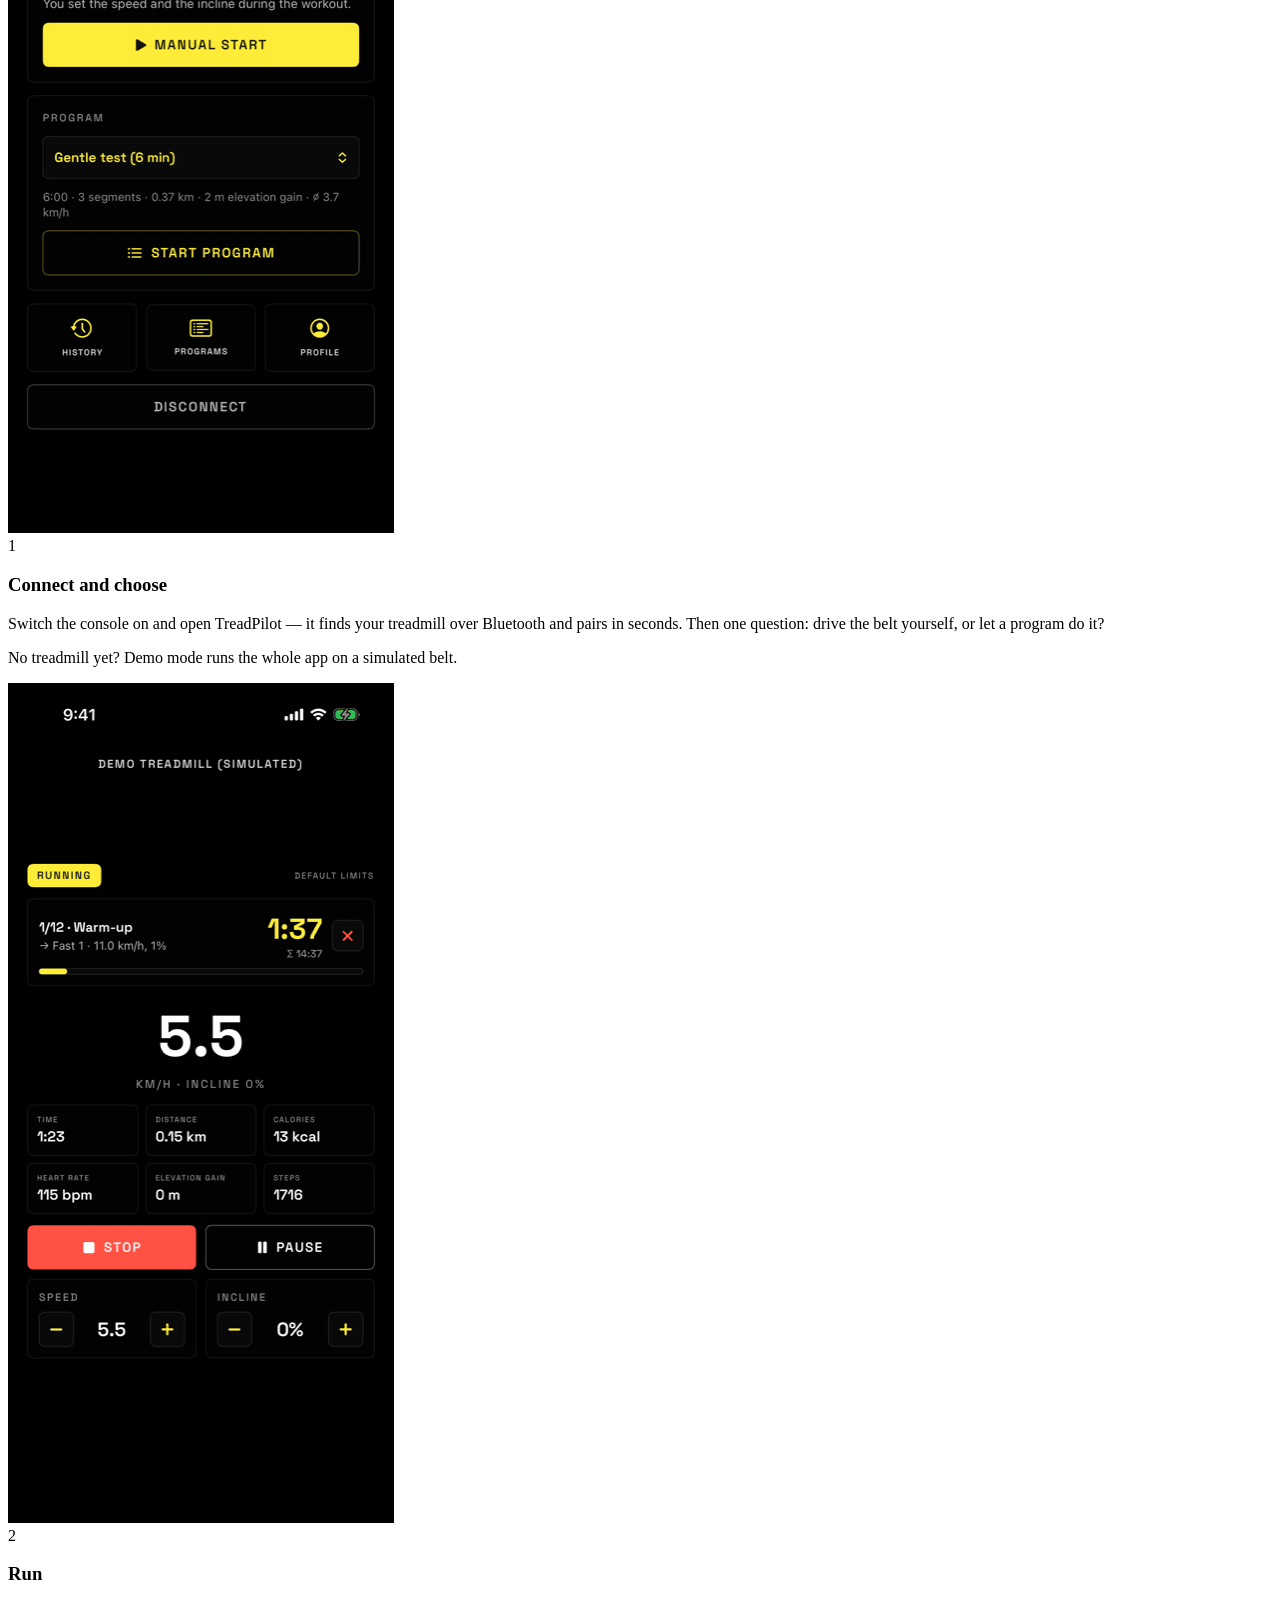
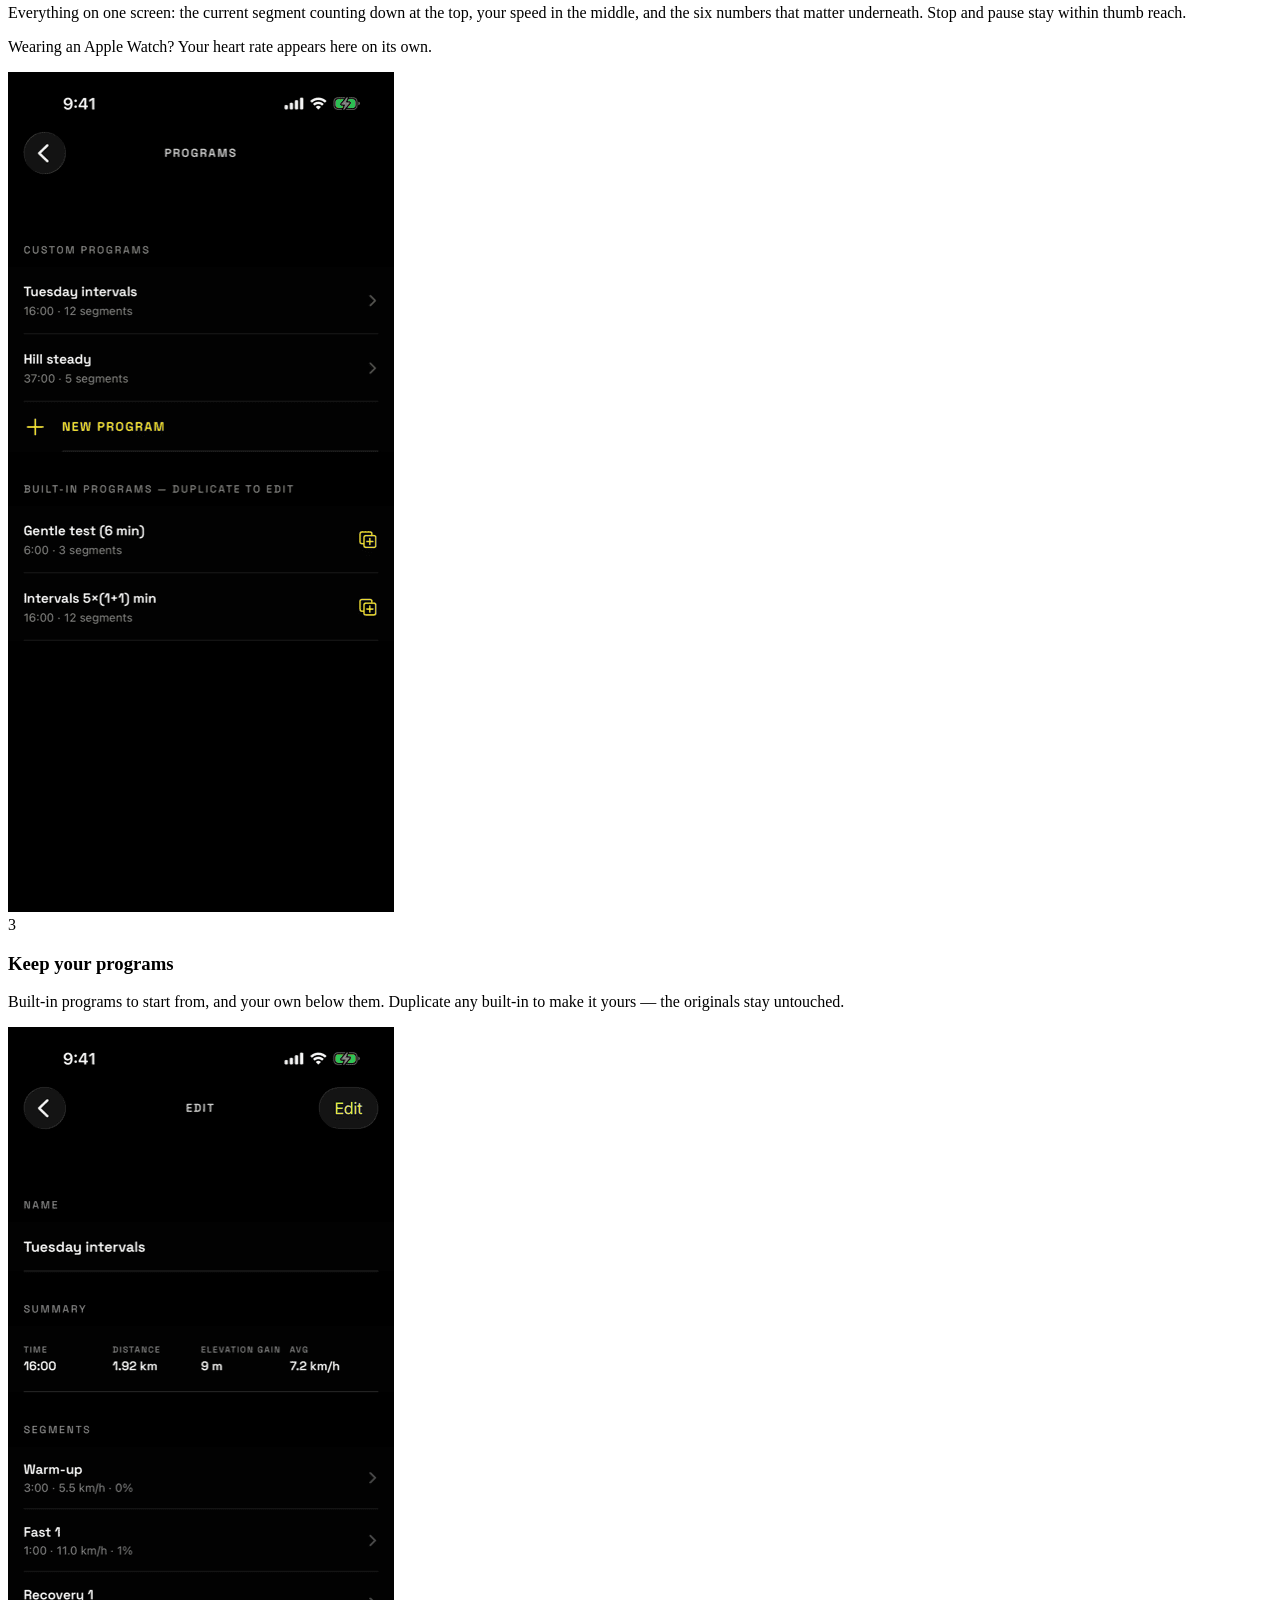
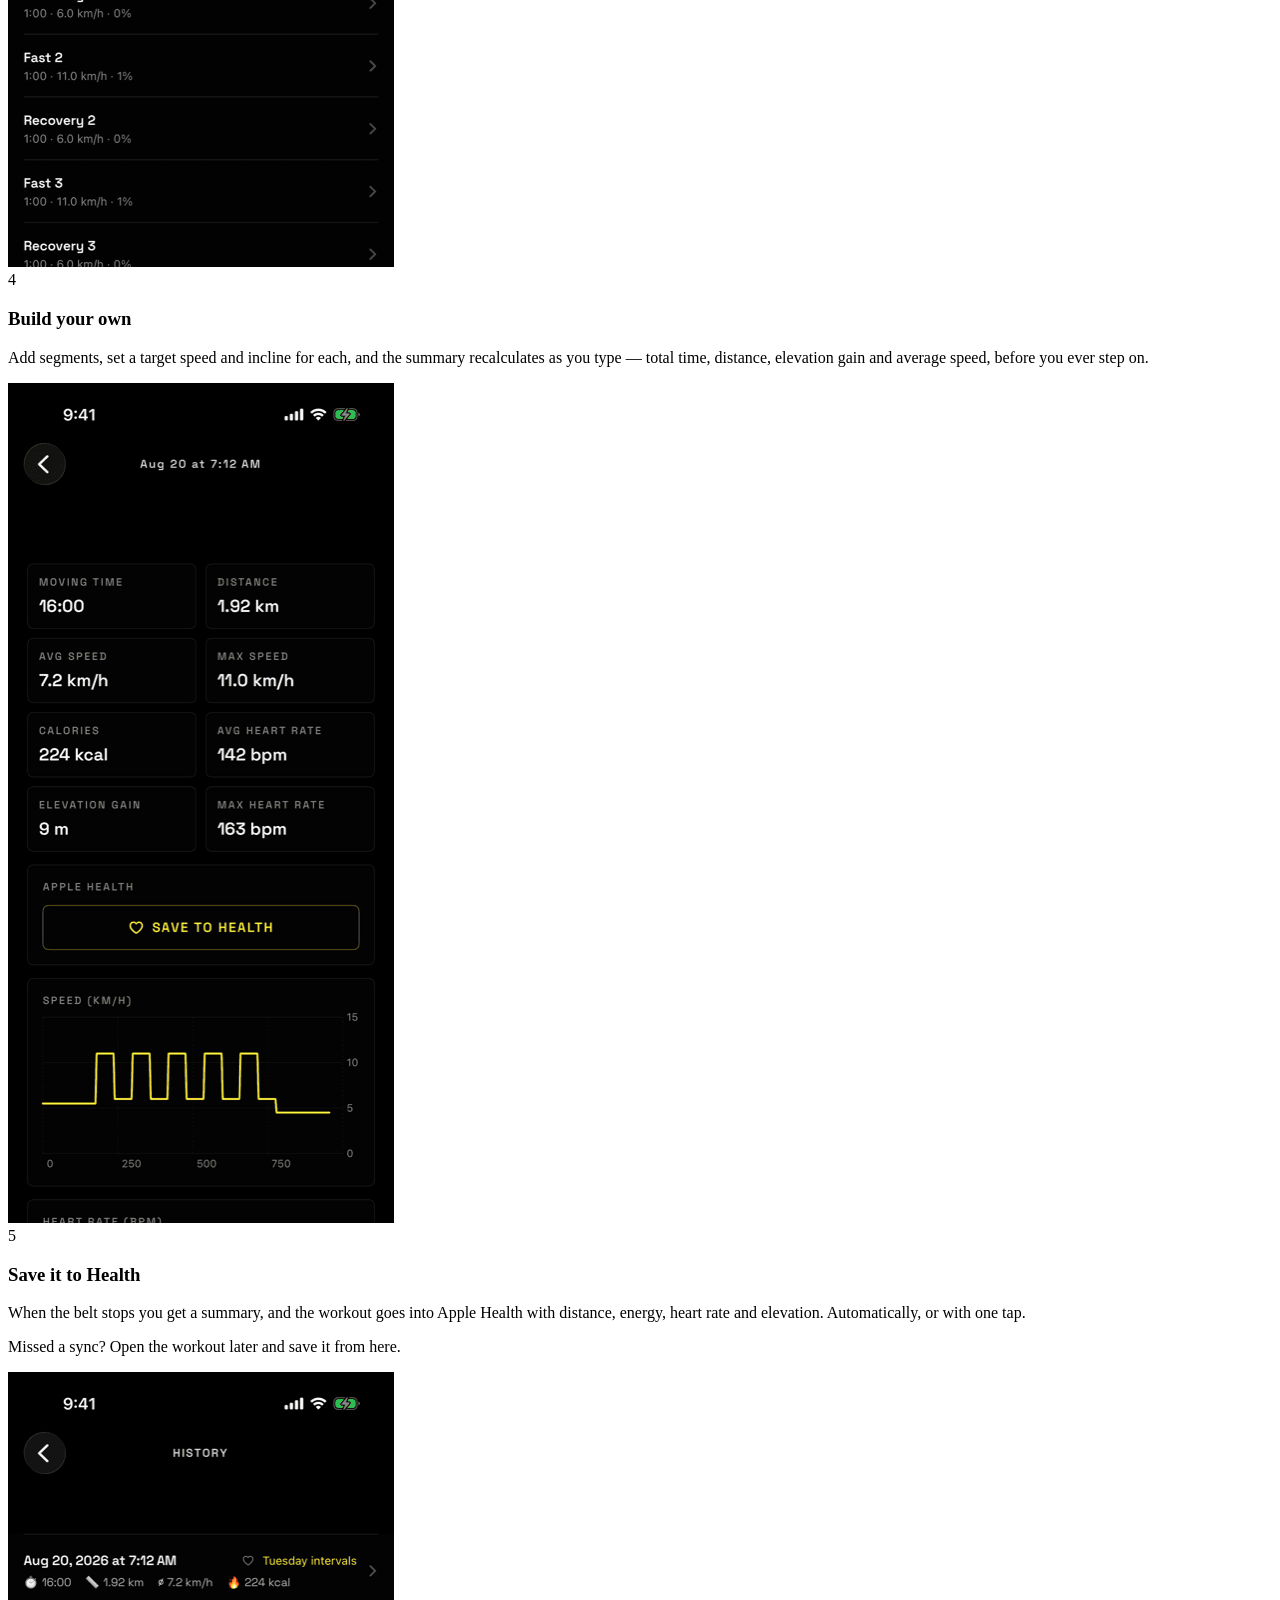
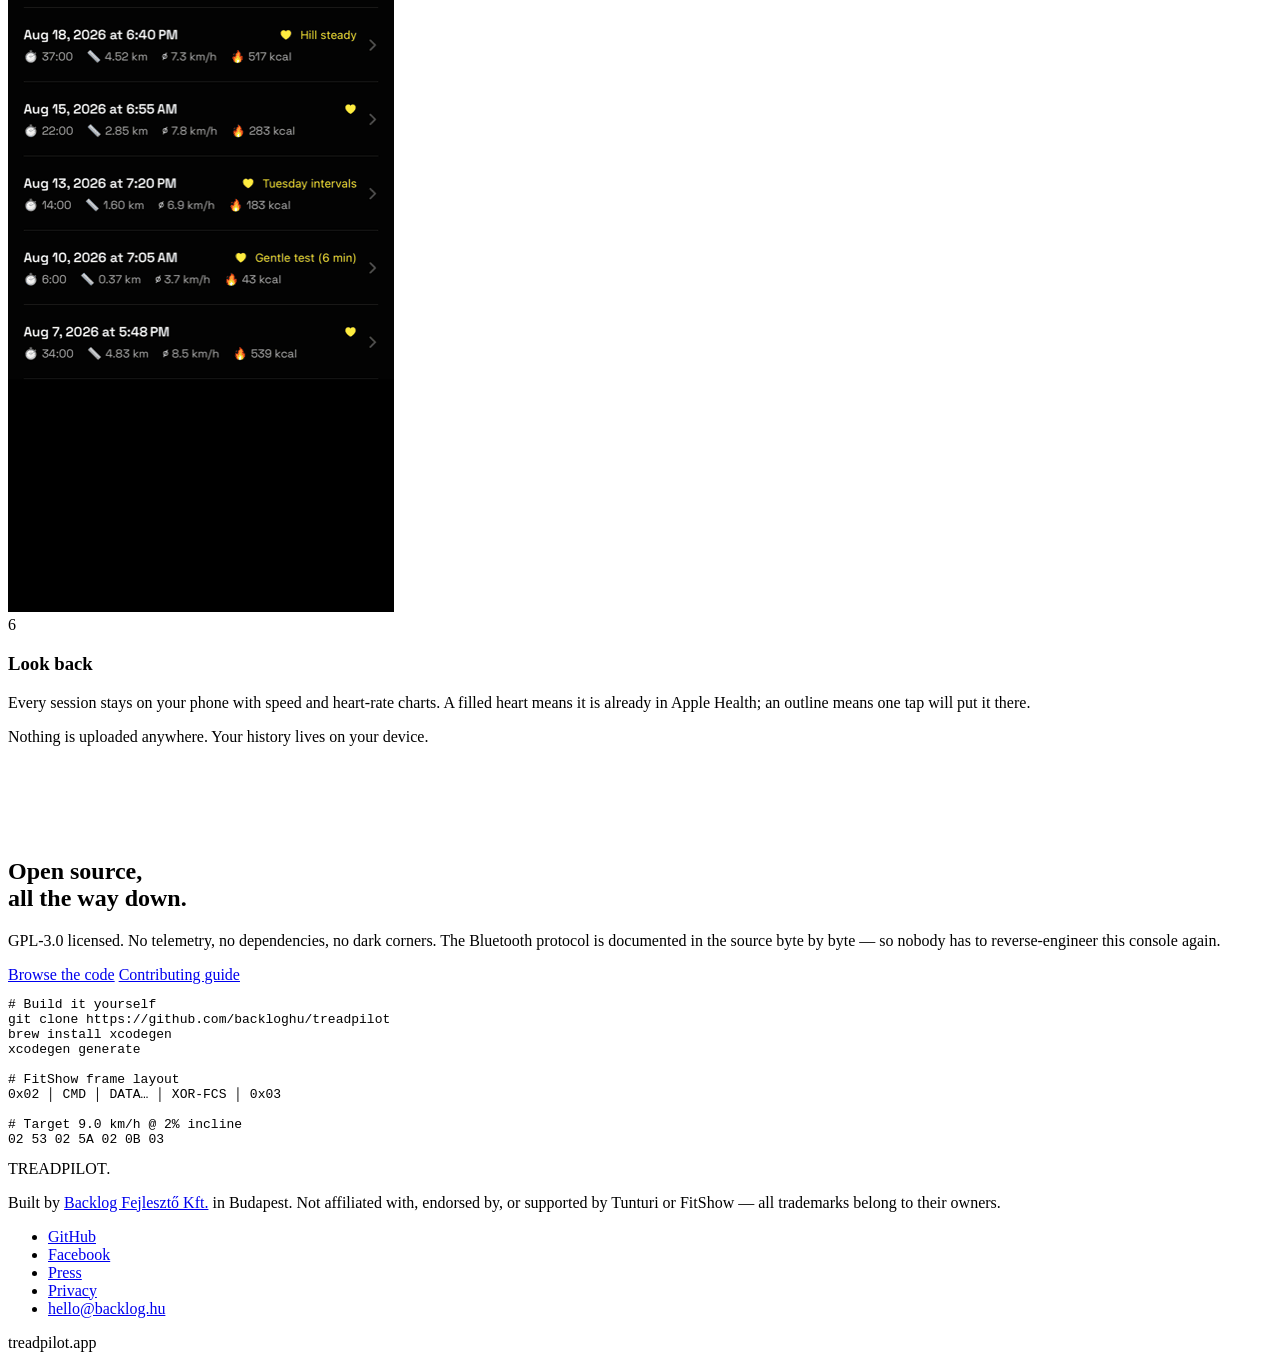
==== commit cc5234b2: "Give the demo video its own band and a modal player Inline in the paper column the embed read as an " ====
--- a/landing/index.html
+++ b/landing/index.html
@@ -134,21 +134,6 @@
  </div>
 
  <div class="wrap">
-  <!-- THE DEMO — the app actually running, before any of the explaining -->
-  <section class="sec demo" id="demo">
-    <h2>A minute,<br>end to end.</h2>
-    <p class="sub">The countdown, the belt running, live metrics, heart rate off the
-    Watch, and the workout charted and saved. Every claim on this page, moving.</p>
-    <figure class="vidembed">
-      <iframe src="https://www.youtube-nocookie.com/embed/9LcUacZv3wA?rel=0"
-              title="TreadPilot — demo video"
-              loading="lazy" allowfullscreen
-              referrerpolicy="strict-origin-when-cross-origin"></iframe>
-    </figure>
-    <p class="videonote">Recorded in the app's built-in Demo Mode on a simulated
-    treadmill, so the numbers are simulated rather than a real run.</p>
-  </section>
-
   <section class="sec" id="features">
     <h2>Four taps from<br>standing to running.</h2>
     <p class="sub">No account, no cloud, no subscription. Just your phone and the machine in front of you.</p>
@@ -158,6 +143,32 @@
       <div class="card"><div class="n">03</div><h3>Program</h3><p>Intervals that drive the belt for you — warm up, push, recover, cool down.</p></div>
     </div>
   </section>
+ </div>
+
+ <!-- THE DEMO — its own lane. The poster is the video's own title card, and the
+      YouTube player is only fetched once someone asks for it. -->
+ <section class="videoband" id="demo">
+  <div class="wrap">
+    <span class="eyebrow">The demo</span>
+    <h2 style="margin-top:16px">Watch it drive the belt.</h2>
+    <p class="sub">One minute, start to finish: connect, build a program, and let it
+    run — live speed and incline, heart rate from the Watch, and the finished run
+    charted and saved to Apple Health.</p>
+    <a class="playcard" href="https://youtu.be/9LcUacZv3wA" data-video="9LcUacZv3wA">
+      <img loading="lazy" decoding="async" src="/img/press/demo-poster.jpg"
+           alt="TreadPilot demo video: put your treadmill on autopilot" width="1280" height="720">
+      <span class="playbtn" aria-hidden="true">
+        <svg viewBox="0 0 24 24" width="34" height="34" fill="currentColor"><path d="M8 5v14l11-7z"/></svg>
+      </span>
+      <span class="playmeta">Play · 59 sec</span>
+    </a>
+    <p class="videonote">Recorded in the app's built-in Demo Mode on a simulated
+    treadmill, so the numbers are simulated rather than a real run. The narration and
+    music are AI-generated.</p>
+  </div>
+ </section>
+
+ <div class="wrap">
 
   <section class="sec" style="padding-top:0">
     <div class="split">
@@ -308,5 +319,50 @@
     <span class="right">treadpilot.app</span>
   </div>
  </footer>
+
+ <!-- The player lives here, and only exists while it is open: closing the dialog
+      empties the frame, which is also what stops playback. Without JavaScript the
+      poster stays an ordinary link to YouTube. -->
+ <dialog class="vidmodal" id="vidmodal" aria-label="TreadPilot demo video">
+   <button class="vidclose" type="button" aria-label="Close video">
+     <svg viewBox="0 0 24 24" width="20" height="20" fill="none" stroke="currentColor" stroke-width="2.2"><path d="M5 5l14 14M19 5L5 19"/></svg>
+   </button>
+   <div class="vidframe"></div>
+ </dialog>
+
+<script>
+(function () {
+  var dlg = document.getElementById('vidmodal');
+  if (!dlg || typeof dlg.showModal !== 'function') return;   // no <dialog>: the link works
+  var frame = dlg.querySelector('.vidframe');
+
+  // Destroying the iframe is what stops playback, so every close path has to run
+  // this — the dialog's own close event cannot be relied on to fire.
+  function teardown() { frame.replaceChildren(); }
+  function shut() { if (dlg.open) { dlg.close(); } teardown(); }
+
+  document.querySelectorAll('[data-video]').forEach(function (link) {
+    link.addEventListener('click', function (e) {
+      e.preventDefault();
+      var f = document.createElement('iframe');
+      f.src = 'https://www.youtube-nocookie.com/embed/' + link.dataset.video + '?autoplay=1&rel=0';
+      f.title = 'TreadPilot demo video';
+      f.allow = 'autoplay; fullscreen; encrypted-media';
+      f.referrerPolicy = 'strict-origin-when-cross-origin';
+      f.setAttribute('allowfullscreen', '');
+      // replaceChildren, not append: exactly one player exists no matter what
+      // happened on a previous open.
+      frame.replaceChildren(f);
+      dlg.showModal();
+    });
+  });
+
+  dlg.querySelector('.vidclose').addEventListener('click', shut);
+  // A click on the backdrop lands on the dialog itself, never on its children.
+  dlg.addEventListener('click', function (e) { if (e.target === dlg) { shut(); } });
+  dlg.addEventListener('cancel', teardown);   // Escape
+  dlg.addEventListener('close', teardown);    // belt and braces
+})();
+</script>
 </body>
 </html>
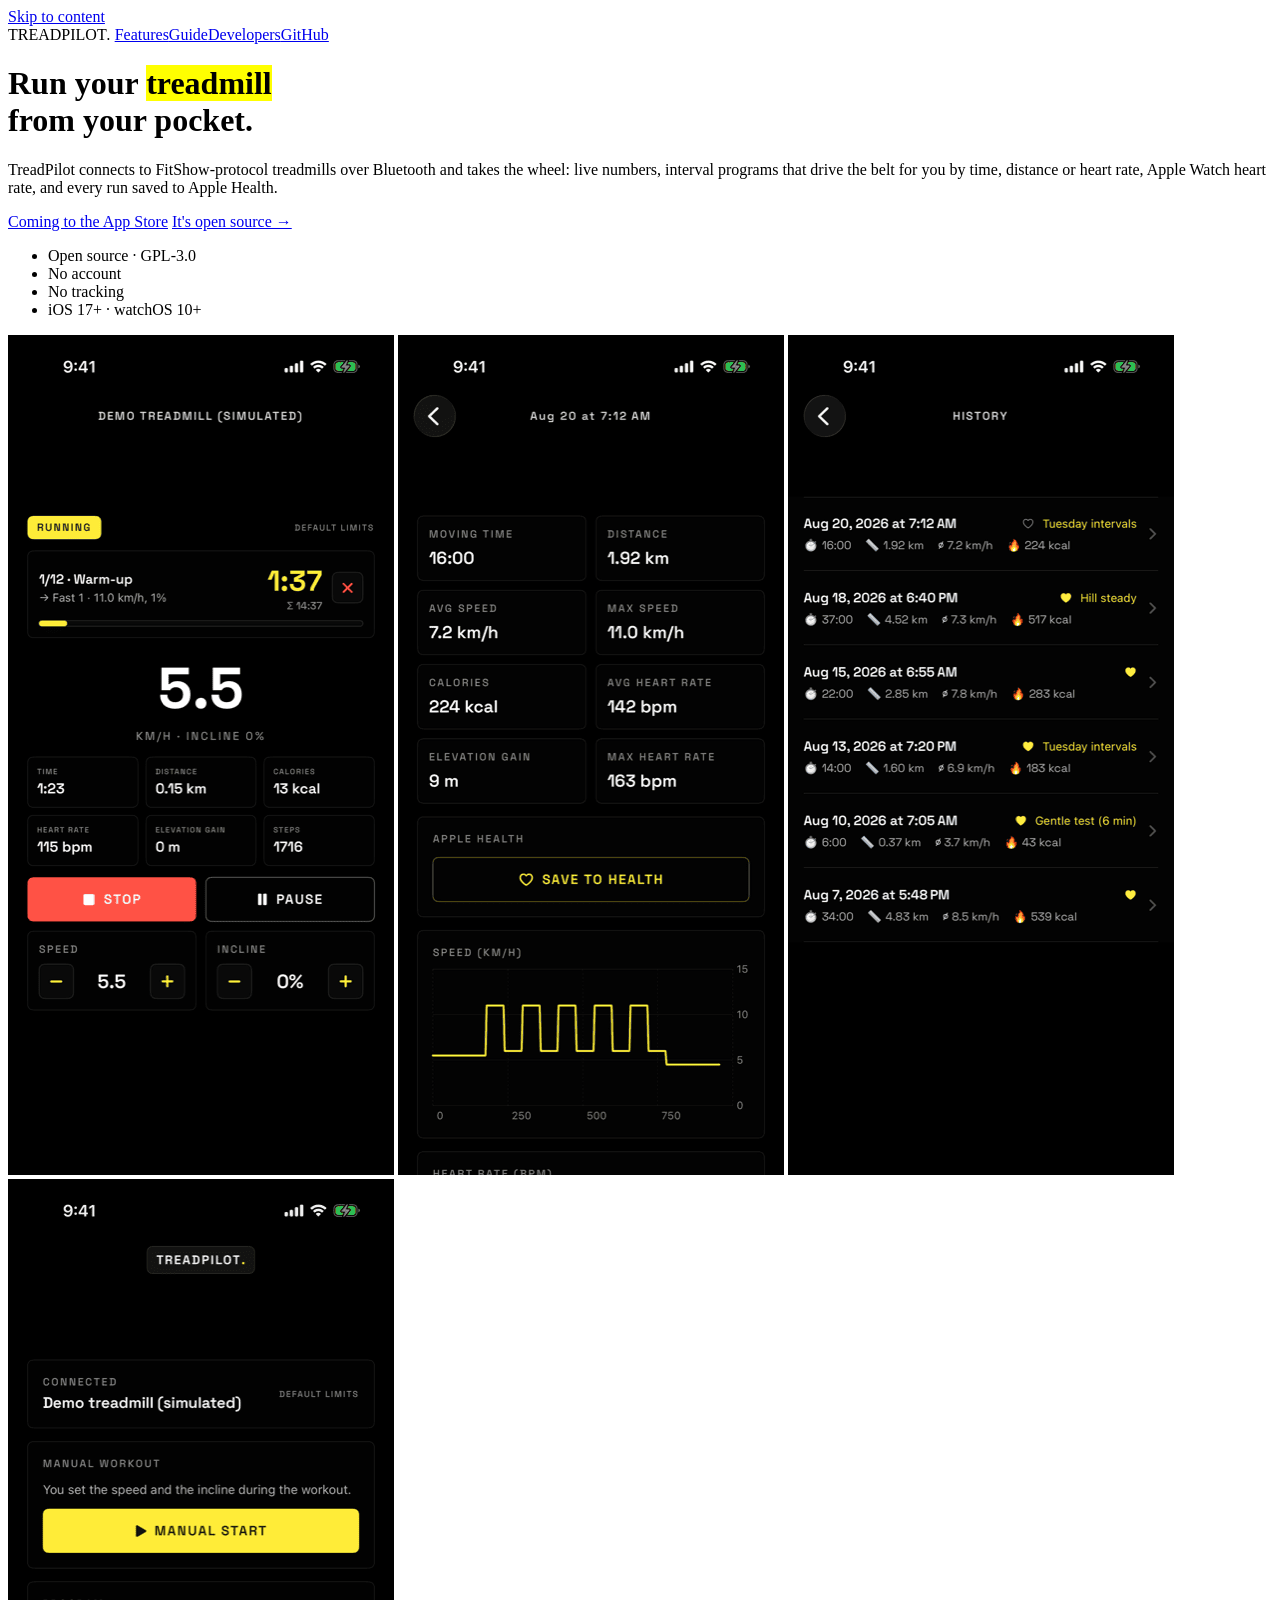
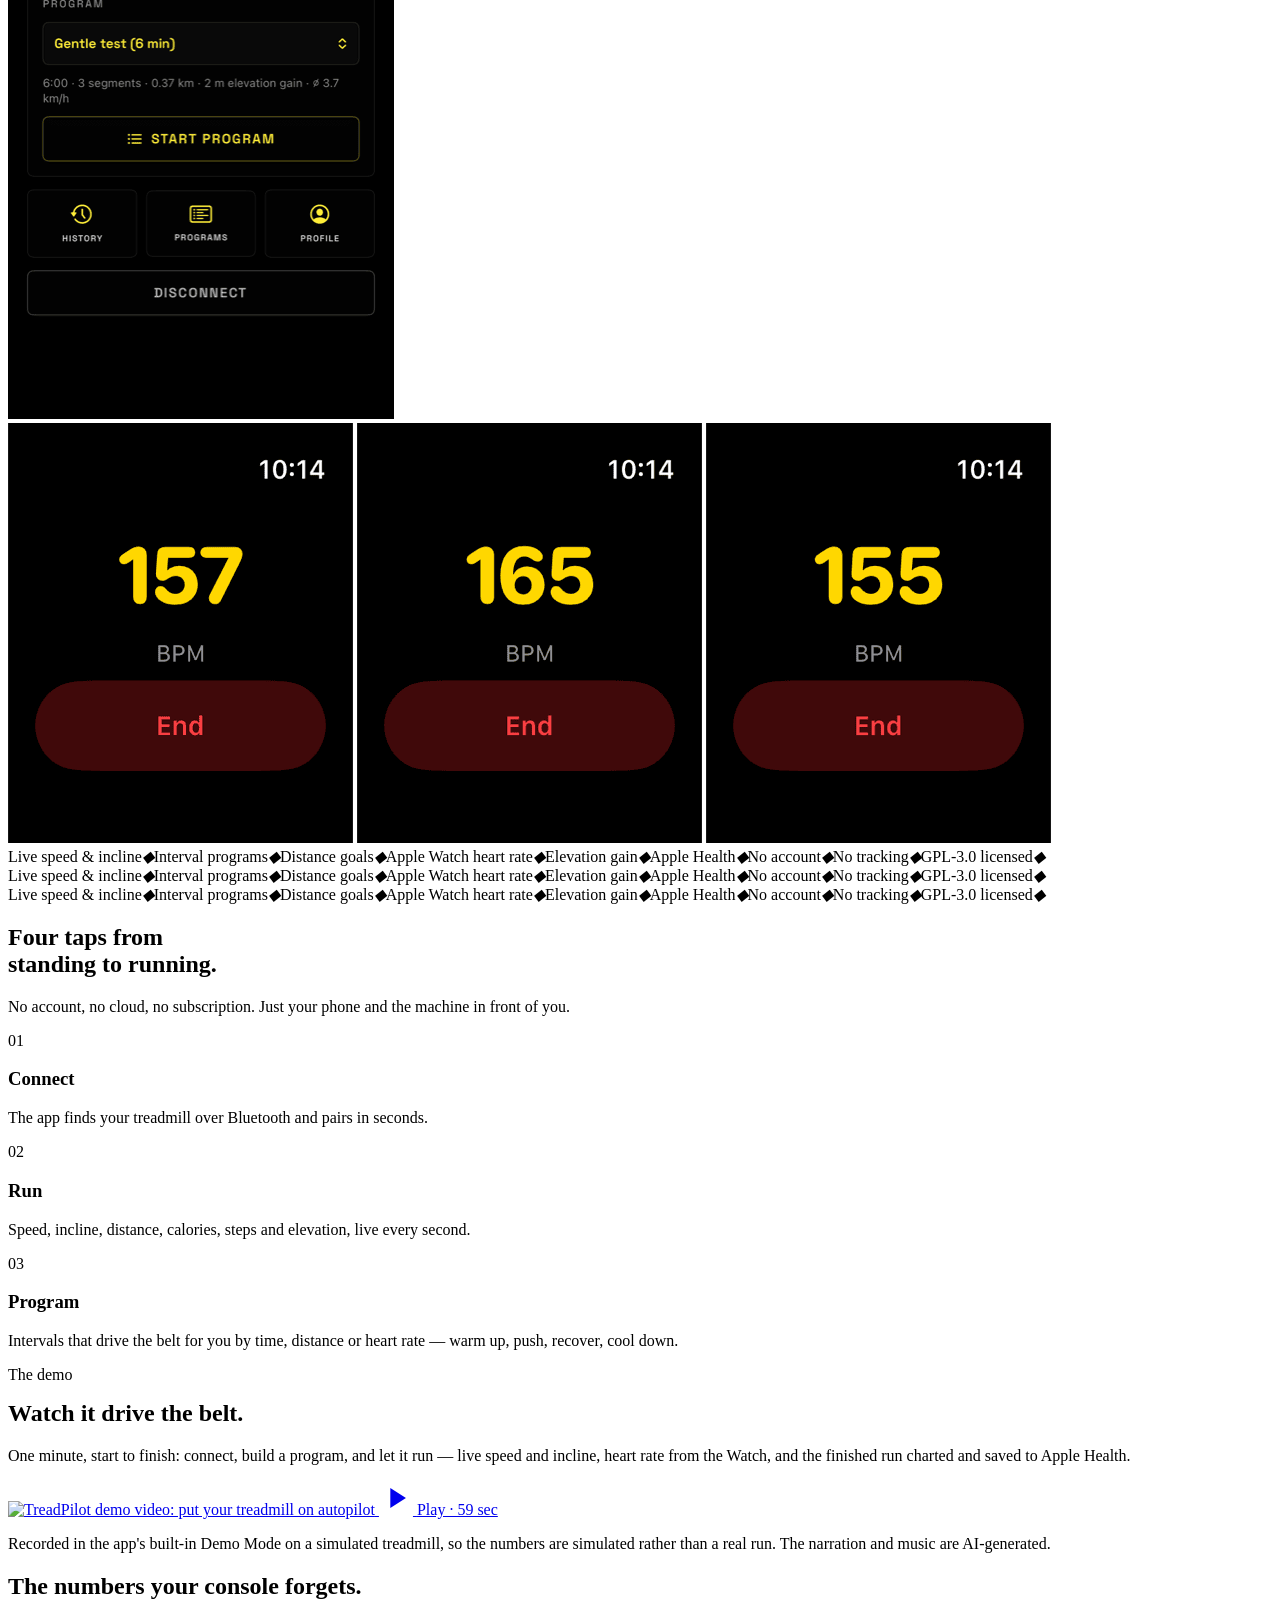
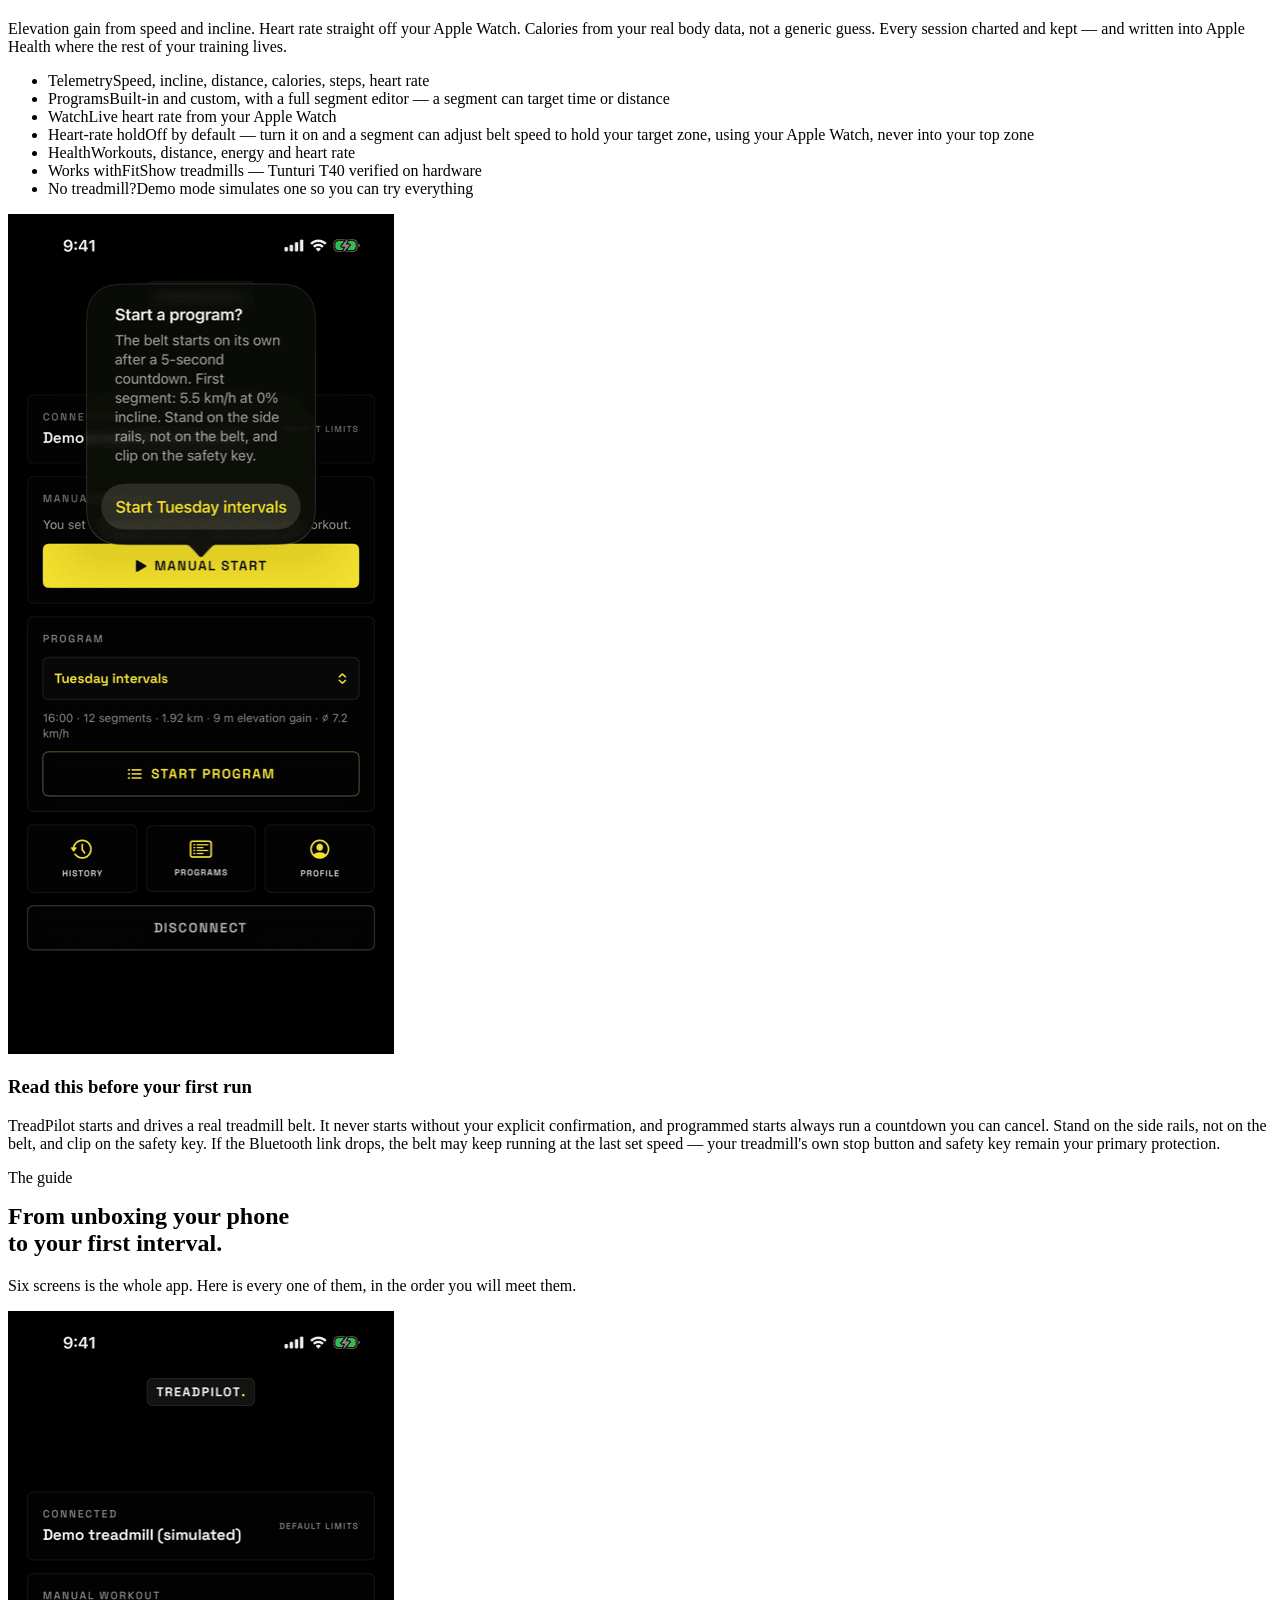
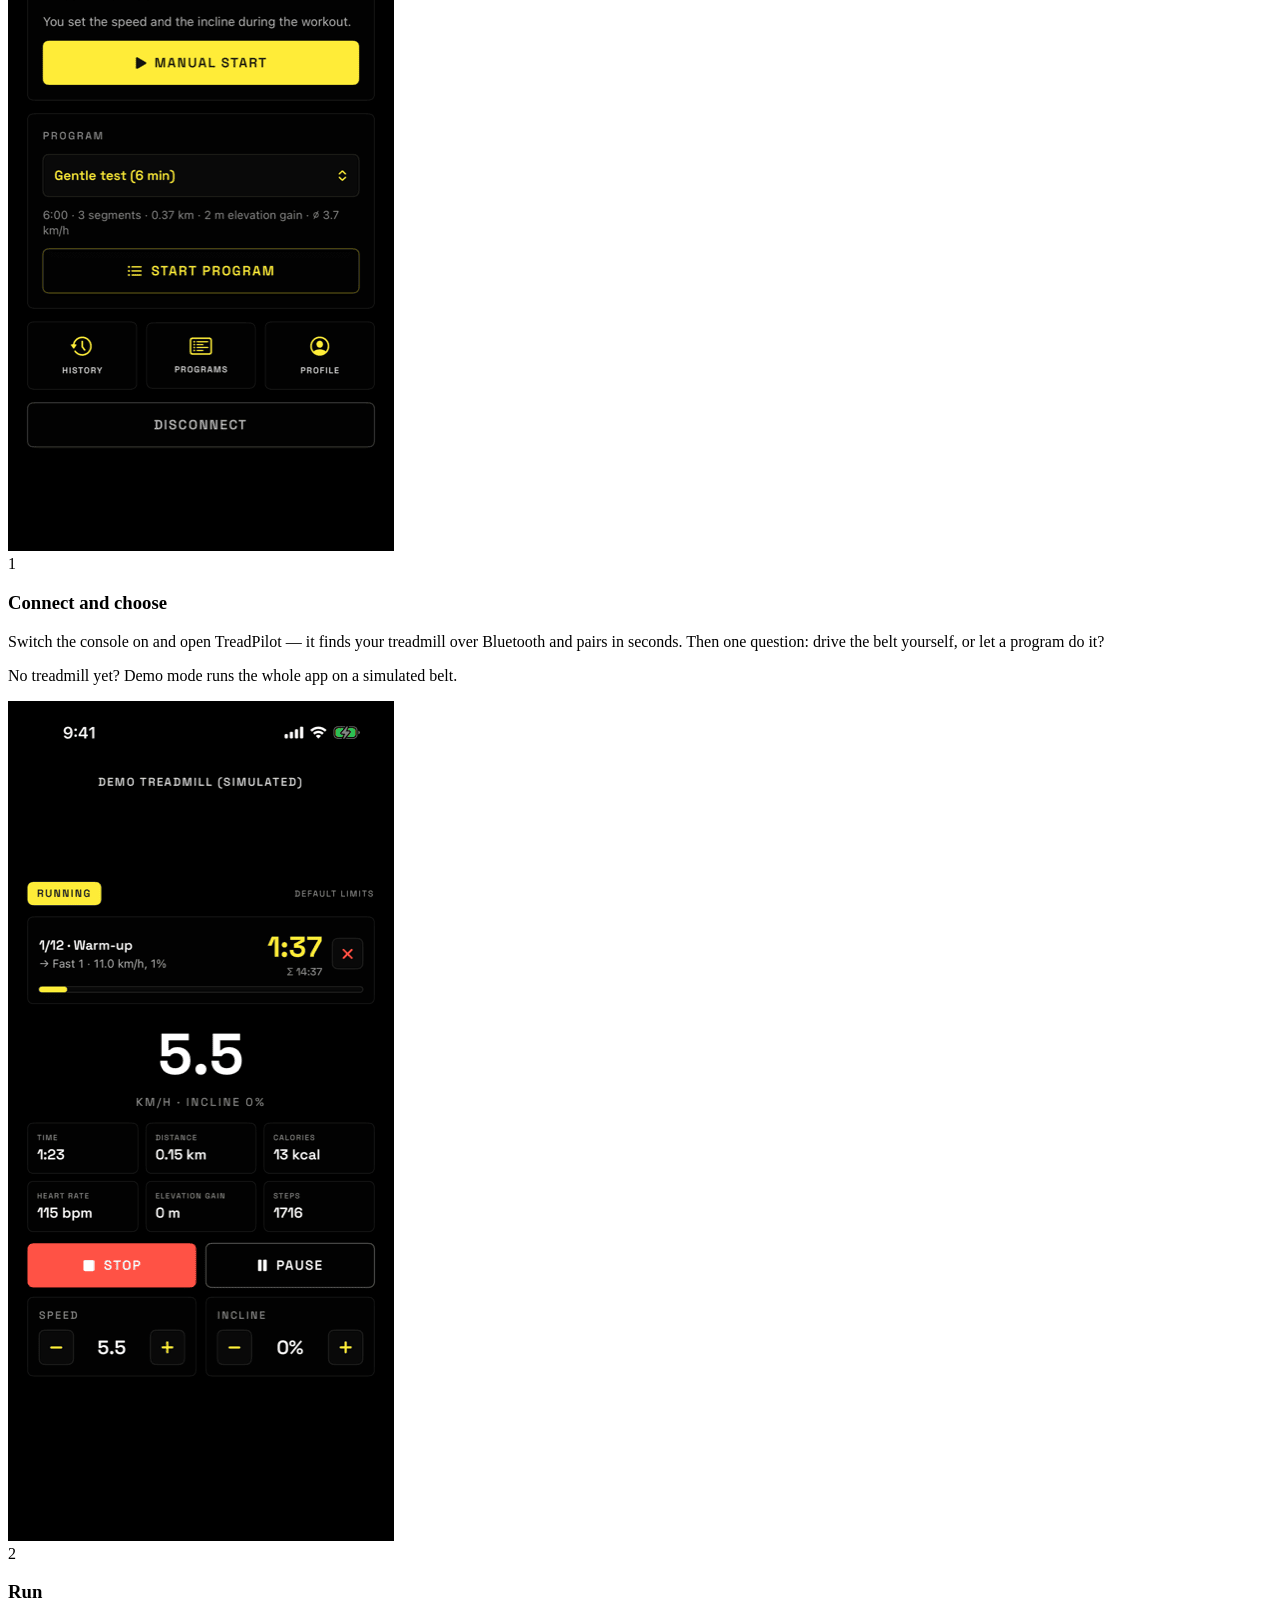
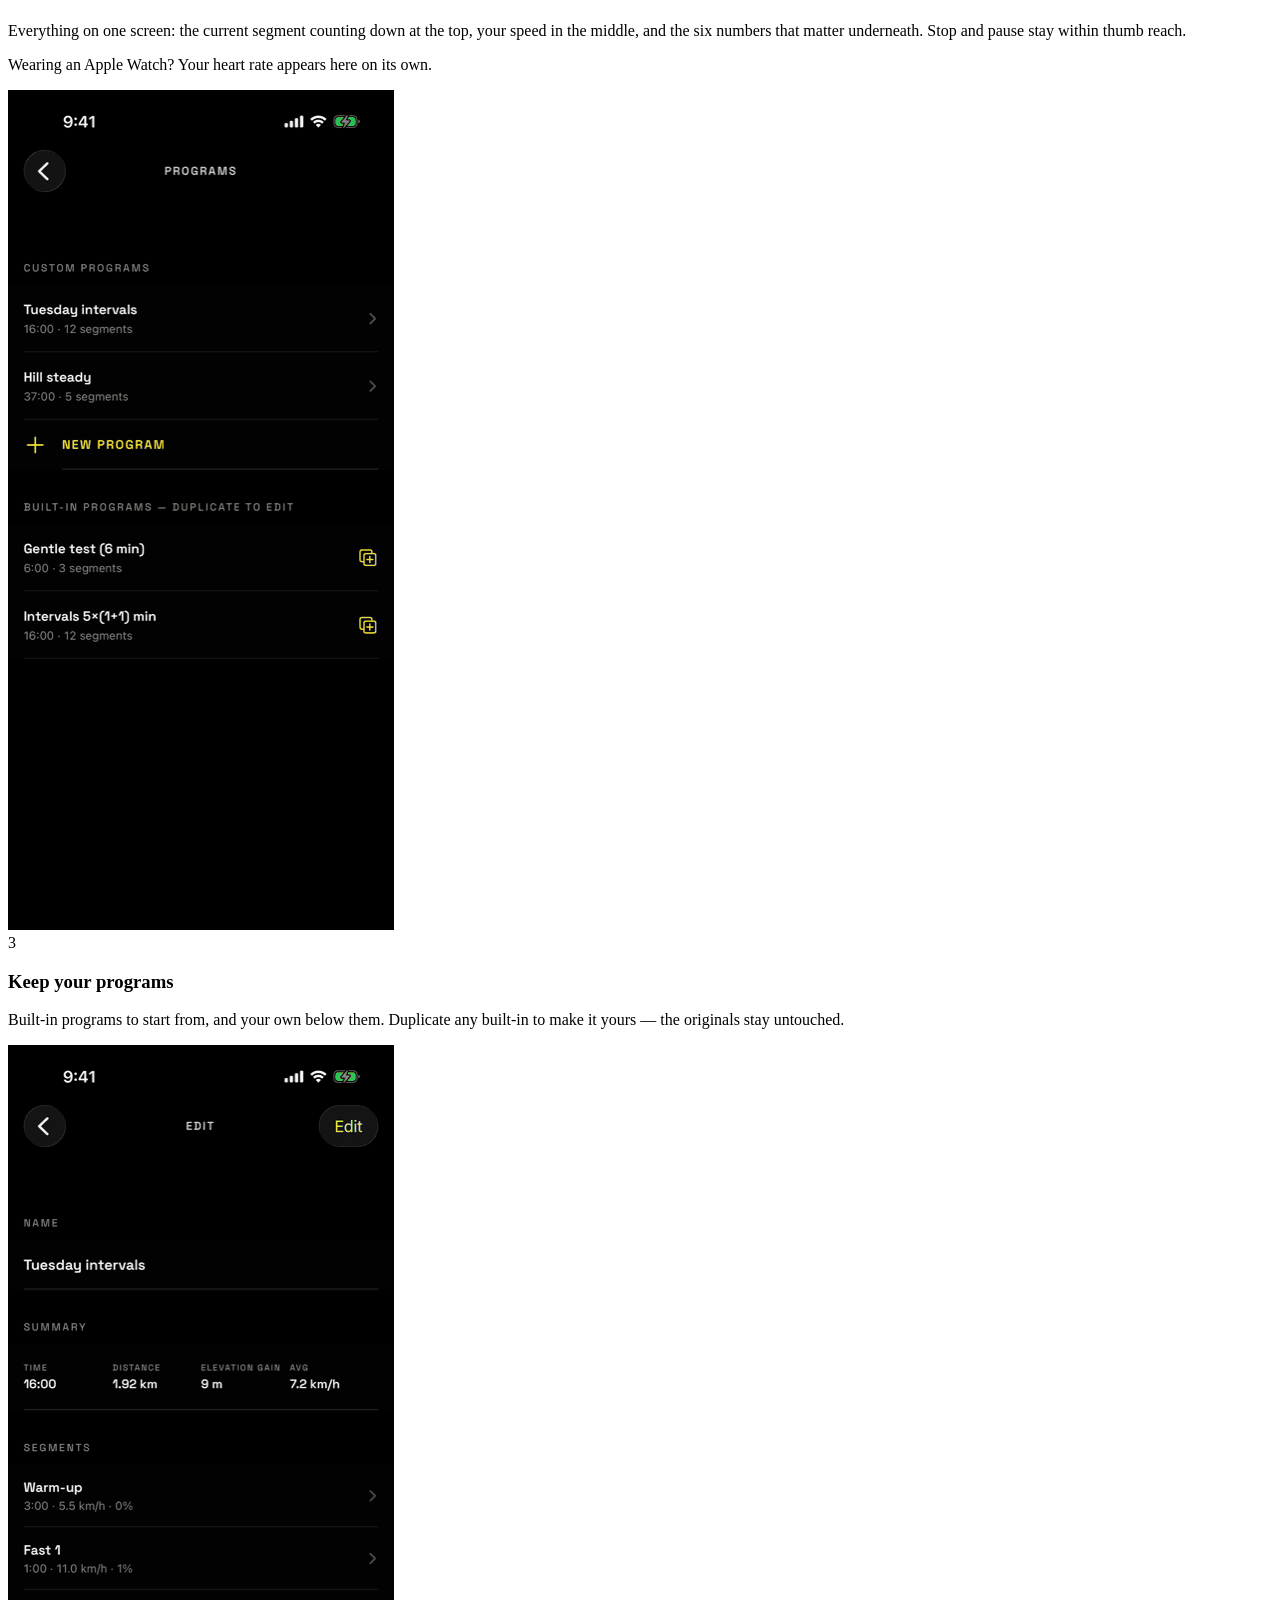
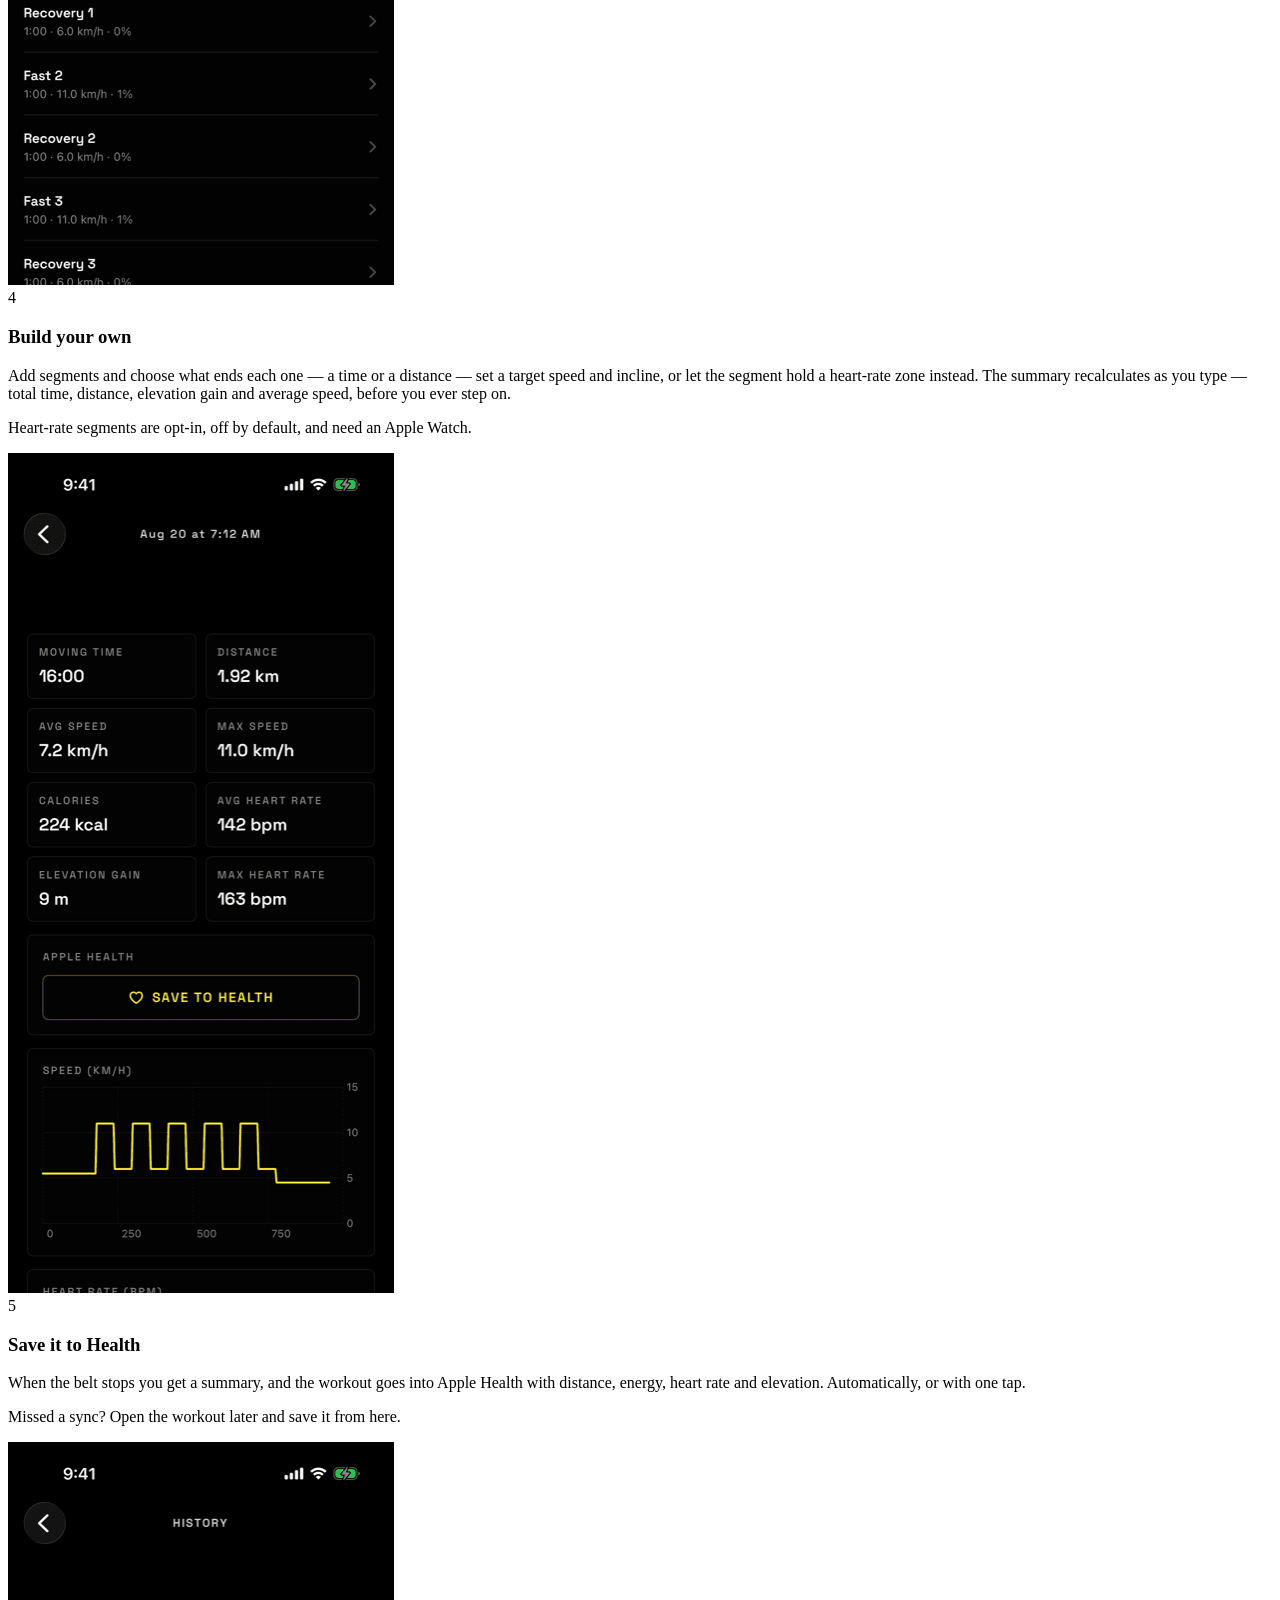
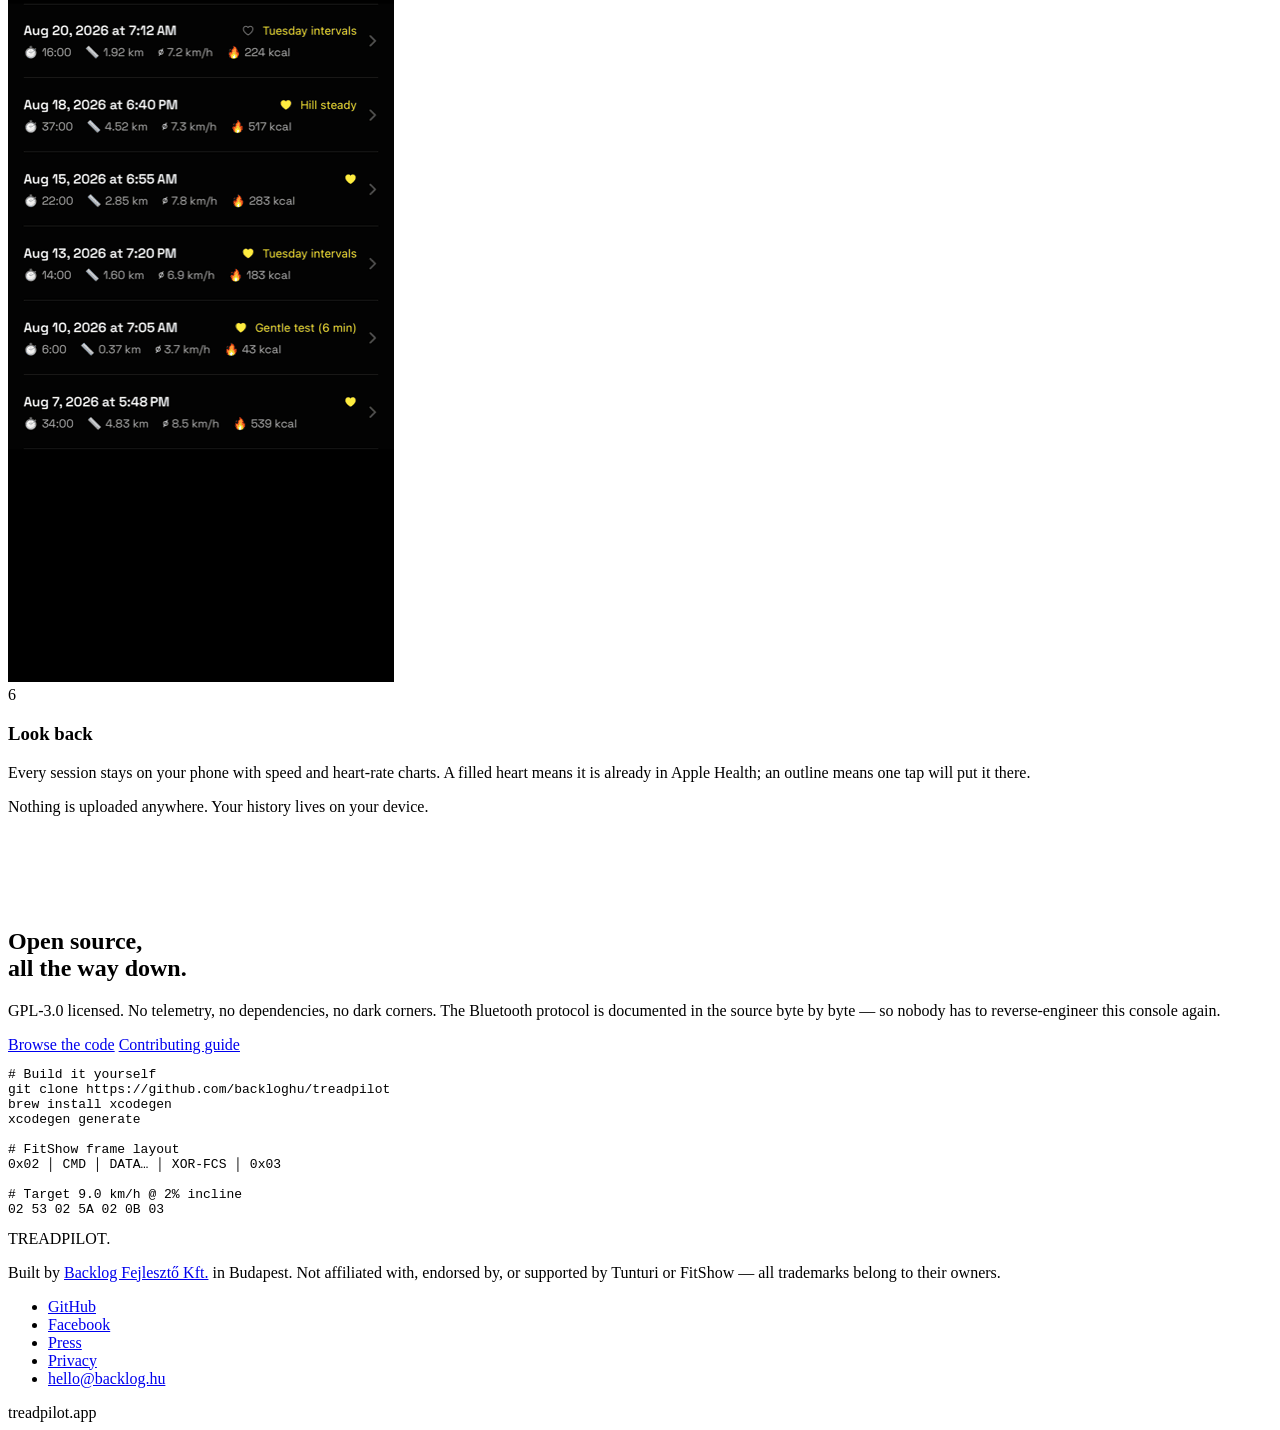
==== commit 414711c5: "Tell the landing and the press kit about distance and heart-rate segments The feature lists, the cop" ====
--- a/landing/index.html
+++ b/landing/index.html
@@ -4,7 +4,7 @@
 <meta charset="utf-8">
 <meta name="viewport" content="width=device-width, initial-scale=1">
 <title>TreadPilot — Control your treadmill from your iPhone</title>
-<meta name="description" content="Control your FitShow treadmill from your iPhone: live speed and incline, interval programs, Apple Watch heart rate and Apple Health sync. Free and open source.">
+<meta name="description" content="Control your FitShow treadmill from your iPhone: live speed and incline, interval programs with distance and heart-rate goals, Apple Watch heart rate and Apple Health sync. Free and open source.">
 <link rel="canonical" href="https://treadpilot.app/">
 <meta name="color-scheme" content="light">
 <meta name="theme-color" content="#FAFAF7">
@@ -15,7 +15,7 @@
 <meta property="og:site_name" content="TreadPilot">
 <meta property="og:url" content="https://treadpilot.app/">
 <meta property="og:title" content="TreadPilot — Control your treadmill from your iPhone">
-<meta property="og:description" content="Control your FitShow treadmill from your iPhone: live speed and incline, interval programs, Apple Watch heart rate and Apple Health sync. Free and open source.">
+<meta property="og:description" content="Control your FitShow treadmill from your iPhone: live speed and incline, interval programs with distance and heart-rate goals, Apple Watch heart rate and Apple Health sync. Free and open source.">
 <meta property="og:image" content="https://treadpilot.app/og.png">
 <meta property="og:image:type" content="image/png">
 <meta property="og:image:width" content="1200">
@@ -26,7 +26,7 @@
 <!-- Twitter / X -->
 <meta name="twitter:card" content="summary_large_image">
 <meta name="twitter:title" content="TreadPilot — Control your treadmill from your iPhone">
-<meta name="twitter:description" content="Control your FitShow treadmill from your iPhone: live speed and incline, interval programs, Apple Watch heart rate and Apple Health sync. Free and open source.">
+<meta name="twitter:description" content="Control your FitShow treadmill from your iPhone: live speed and incline, interval programs with distance and heart-rate goals, Apple Watch heart rate and Apple Health sync. Free and open source.">
 <meta name="twitter:image" content="https://treadpilot.app/og.png">
 <meta name="twitter:image:alt" content="TreadPilot running an interval program on an iPhone, with live heart rate on an Apple Watch.">
 
@@ -48,7 +48,7 @@
       "url": "https://treadpilot.app/",
       "applicationCategory": "HealthApplication",
       "operatingSystem": "iOS 17, watchOS 10",
-      "description": "Control your FitShow treadmill from your iPhone: live speed and incline, interval programs, Apple Watch heart rate and Apple Health sync. Free and open source.",
+      "description": "Control your FitShow treadmill from your iPhone: live speed and incline, interval programs with distance and heart-rate goals, Apple Watch heart rate and Apple Health sync. Free and open source.",
       "license": "https://www.gnu.org/licenses/gpl-3.0.html",
       "isAccessibleForFree": true,
       "offers": { "@type": "Offer", "price": "0", "priceCurrency": "EUR" },
@@ -61,6 +61,8 @@
       "featureList": [
         "Live speed, incline, distance, calories, steps and elevation gain over Bluetooth",
         "Interval workout programs that drive the treadmill belt",
+        "Segments that can target a distance instead of a duration",
+        "Optional heart-rate-held segments that adjust belt speed within limits you set (opt-in, needs Apple Watch)",
         "Live heart rate from Apple Watch",
         "Workouts saved to Apple Health",
         "On-device workout history with charts",
@@ -91,8 +93,8 @@
     <div class="herotext">
         <p class="lede">
           TreadPilot connects to FitShow-protocol treadmills over Bluetooth and takes the wheel:
-          live numbers, interval programs that drive the belt for you, Apple Watch heart rate,
-          and every run saved to Apple Health.
+          live numbers, interval programs that drive the belt for you by time, distance or heart
+          rate, Apple Watch heart rate, and every run saved to Apple Health.
         </p>
         <div class="cta">
           <a class="btn solid" href="#developers">Coming to the App&nbsp;Store</a>
@@ -127,9 +129,9 @@
 
  <div class="marquee" aria-hidden="true">
    <div class="marquee-track">
-     <div class="marquee-set"><span>Live speed &amp; incline</span><i>◆</i><span>Interval programs</span><i>◆</i><span>Apple Watch heart rate</span><i>◆</i><span>Elevation gain</span><i>◆</i><span>Apple Health</span><i>◆</i><span>No account</span><i>◆</i><span>No tracking</span><i>◆</i><span>GPL-3.0 licensed</span><i>◆</i></div>
-     <div class="marquee-set"><span>Live speed &amp; incline</span><i>◆</i><span>Interval programs</span><i>◆</i><span>Apple Watch heart rate</span><i>◆</i><span>Elevation gain</span><i>◆</i><span>Apple Health</span><i>◆</i><span>No account</span><i>◆</i><span>No tracking</span><i>◆</i><span>GPL-3.0 licensed</span><i>◆</i></div>
-     <div class="marquee-set"><span>Live speed &amp; incline</span><i>◆</i><span>Interval programs</span><i>◆</i><span>Apple Watch heart rate</span><i>◆</i><span>Elevation gain</span><i>◆</i><span>Apple Health</span><i>◆</i><span>No account</span><i>◆</i><span>No tracking</span><i>◆</i><span>GPL-3.0 licensed</span><i>◆</i></div>
+     <div class="marquee-set"><span>Live speed &amp; incline</span><i>◆</i><span>Interval programs</span><i>◆</i><span>Distance goals</span><i>◆</i><span>Apple Watch heart rate</span><i>◆</i><span>Elevation gain</span><i>◆</i><span>Apple Health</span><i>◆</i><span>No account</span><i>◆</i><span>No tracking</span><i>◆</i><span>GPL-3.0 licensed</span><i>◆</i></div>
+     <div class="marquee-set"><span>Live speed &amp; incline</span><i>◆</i><span>Interval programs</span><i>◆</i><span>Distance goals</span><i>◆</i><span>Apple Watch heart rate</span><i>◆</i><span>Elevation gain</span><i>◆</i><span>Apple Health</span><i>◆</i><span>No account</span><i>◆</i><span>No tracking</span><i>◆</i><span>GPL-3.0 licensed</span><i>◆</i></div>
+     <div class="marquee-set"><span>Live speed &amp; incline</span><i>◆</i><span>Interval programs</span><i>◆</i><span>Distance goals</span><i>◆</i><span>Apple Watch heart rate</span><i>◆</i><span>Elevation gain</span><i>◆</i><span>Apple Health</span><i>◆</i><span>No account</span><i>◆</i><span>No tracking</span><i>◆</i><span>GPL-3.0 licensed</span><i>◆</i></div>
    </div>
  </div>
 
@@ -140,7 +142,7 @@
     <div class="cards">
       <div class="card"><div class="n">01</div><h3>Connect</h3><p>The app finds your treadmill over Bluetooth and pairs in seconds.</p></div>
       <div class="card fill"><div class="n">02</div><h3>Run</h3><p>Speed, incline, distance, calories, steps and elevation, live every second.</p></div>
-      <div class="card"><div class="n">03</div><h3>Program</h3><p>Intervals that drive the belt for you — warm up, push, recover, cool down.</p></div>
+      <div class="card"><div class="n">03</div><h3>Program</h3><p>Intervals that drive the belt for you by time, distance or heart rate — warm up, push, recover, cool down.</p></div>
     </div>
   </section>
  </div>
@@ -182,8 +184,9 @@
       </div>
       <ul class="kv">
         <li><span class="k">Telemetry</span><span class="v">Speed, incline, distance, calories, steps, heart rate</span></li>
-        <li><span class="k">Programs</span><span class="v">Built-in and custom, with a full segment editor</span></li>
+        <li><span class="k">Programs</span><span class="v">Built-in and custom, with a full segment editor — a segment can target time or distance</span></li>
         <li><span class="k">Watch</span><span class="v">Live heart rate from your Apple Watch</span></li>
+        <li><span class="k">Heart-rate hold</span><span class="v">Off by default — turn it on and a segment can adjust belt speed to hold your target zone, using your Apple Watch, never into your top zone</span></li>
         <li><span class="k">Health</span><span class="v">Workouts, distance, energy and heart rate</span></li>
         <li><span class="k">Works with</span><span class="v">FitShow treadmills — Tunturi T40 verified on hardware</span></li>
         <li><span class="k">No treadmill?</span><span class="v">Demo mode simulates one so you can try everything</span></li>
@@ -246,7 +249,8 @@
         </div>
         <div class="gnum">4</div>
         <h3>Build your own</h3>
-        <p>Add segments, set a target speed and incline for each, and the summary recalculates as you type — total time, distance, elevation gain and average speed, before you ever step on.</p>
+        <p>Add segments and choose what ends each one — a time or a distance — set a target speed and incline, or let the segment hold a heart-rate zone instead. The summary recalculates as you type — total time, distance, elevation gain and average speed, before you ever step on.</p>
+        <p class="tip">Heart-rate segments are opt-in, off by default, and need an Apple Watch.</p>
       </div>
       <div class="gstep">
         <div class="gshot">
